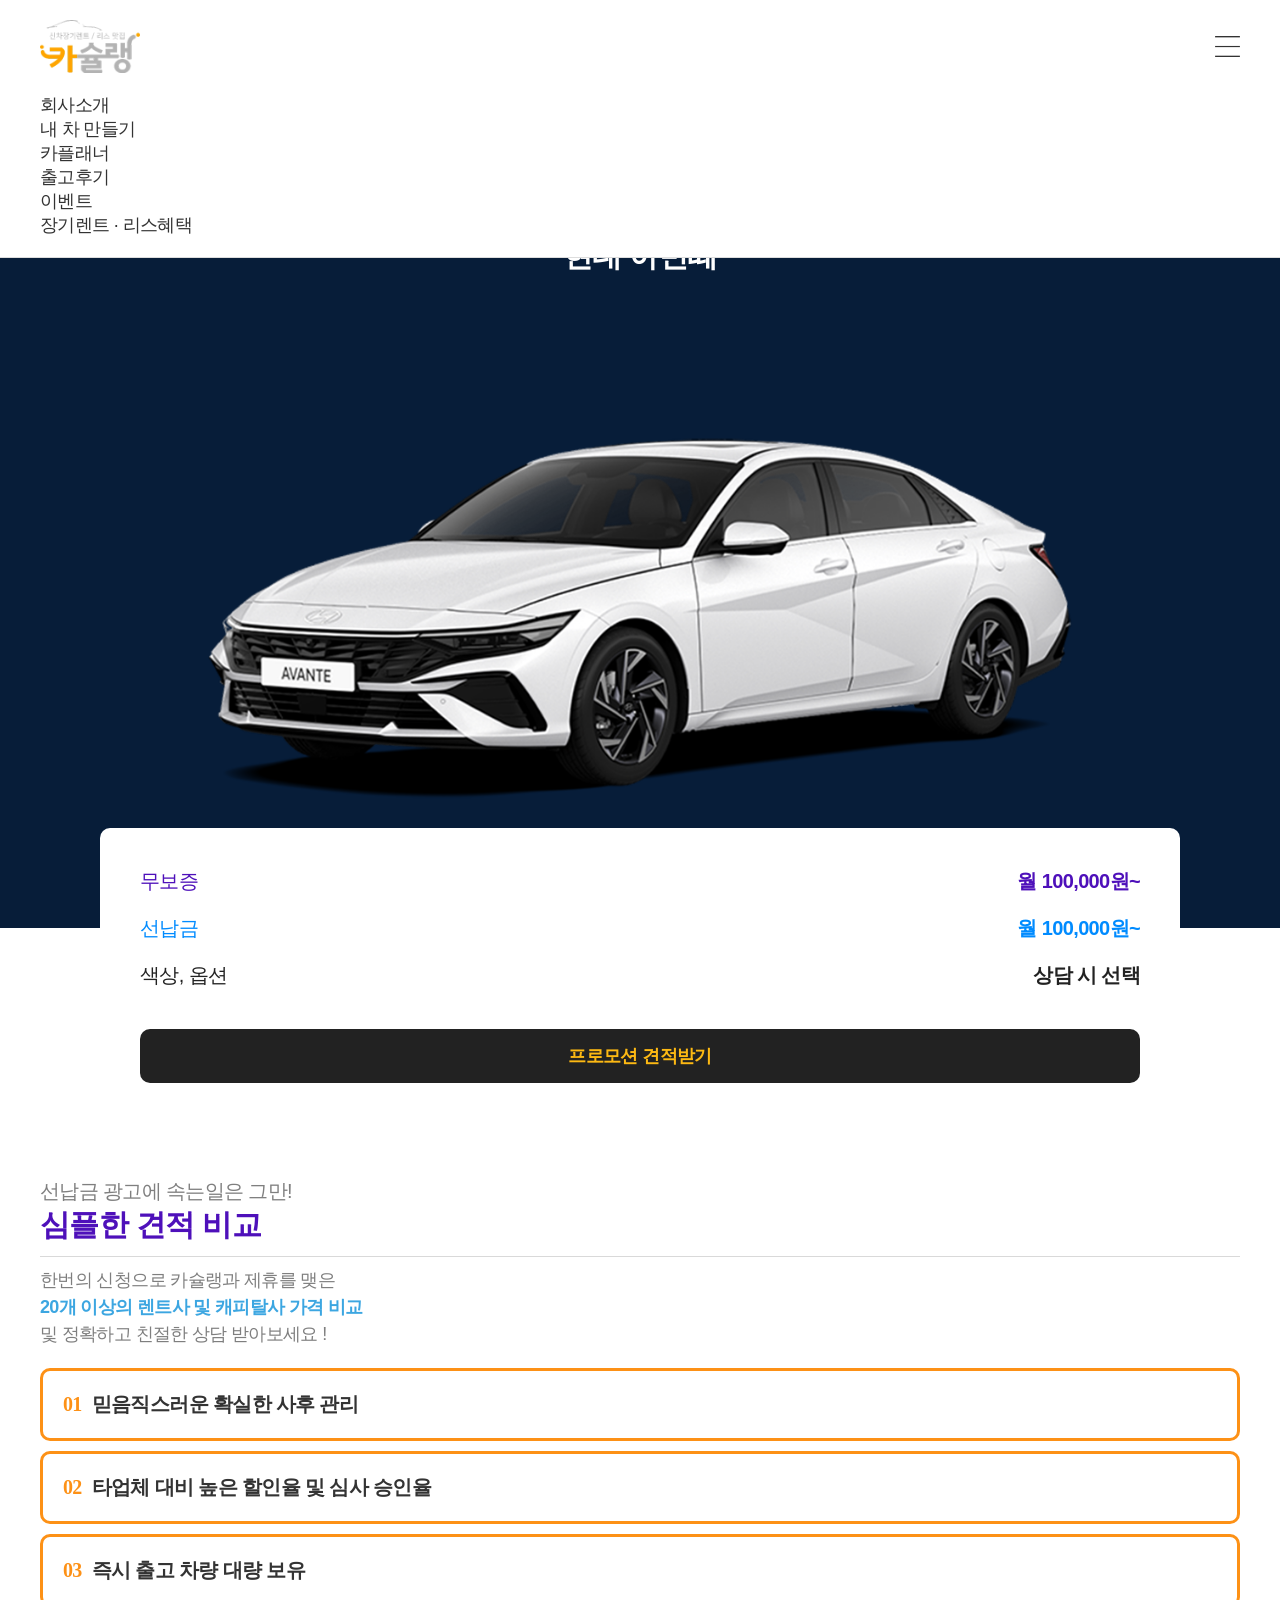
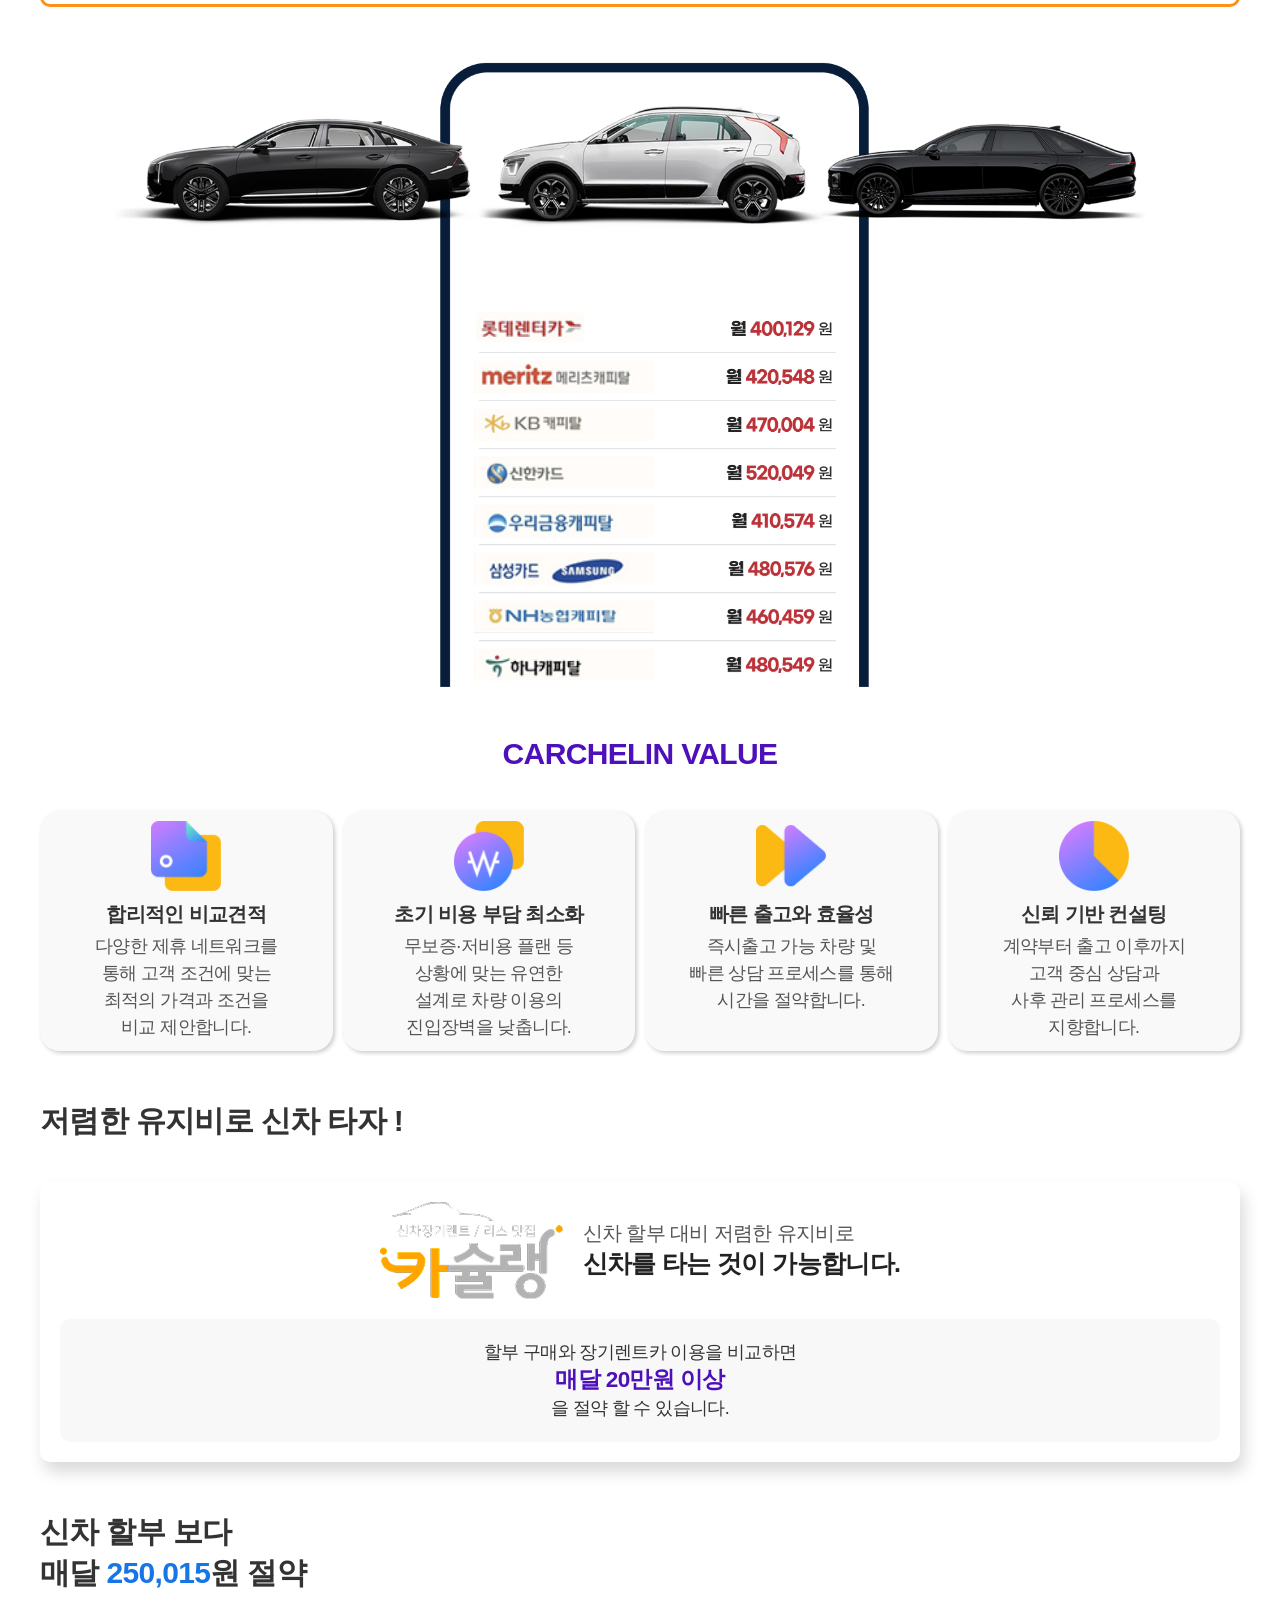
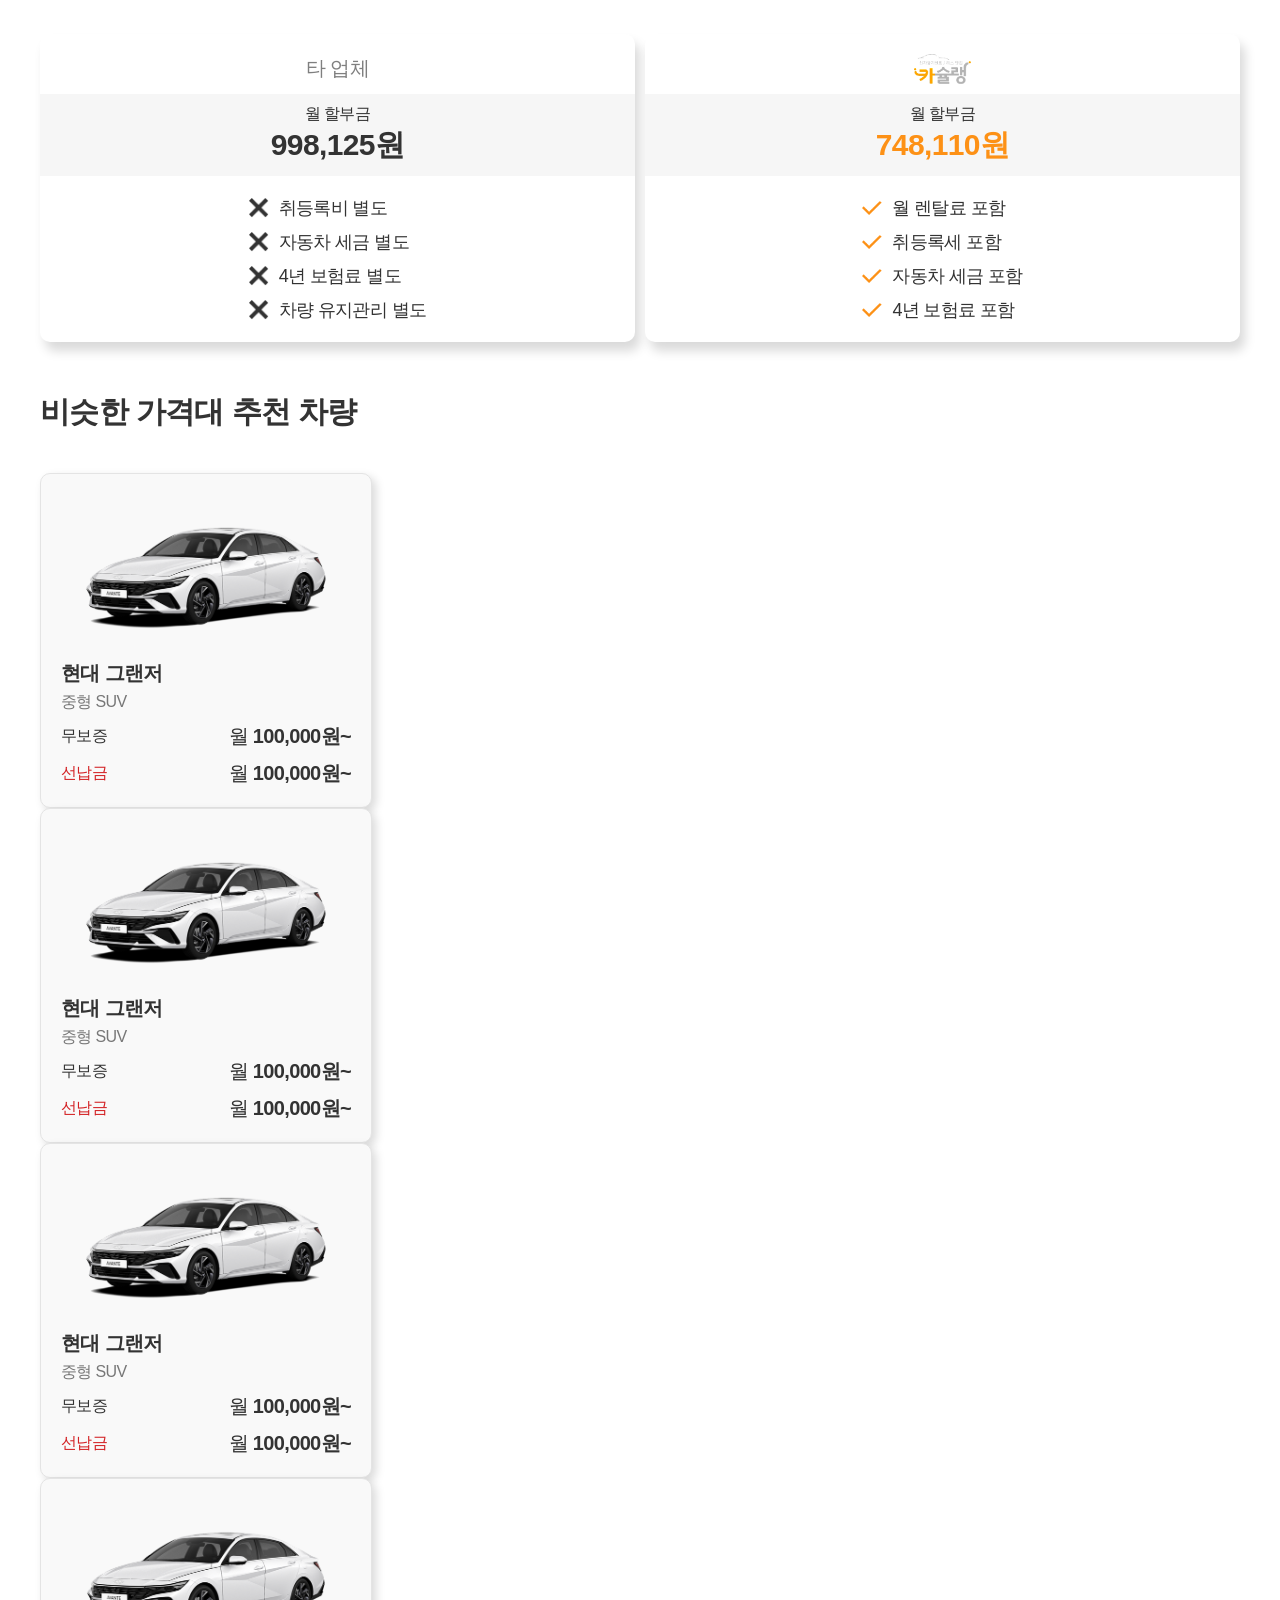
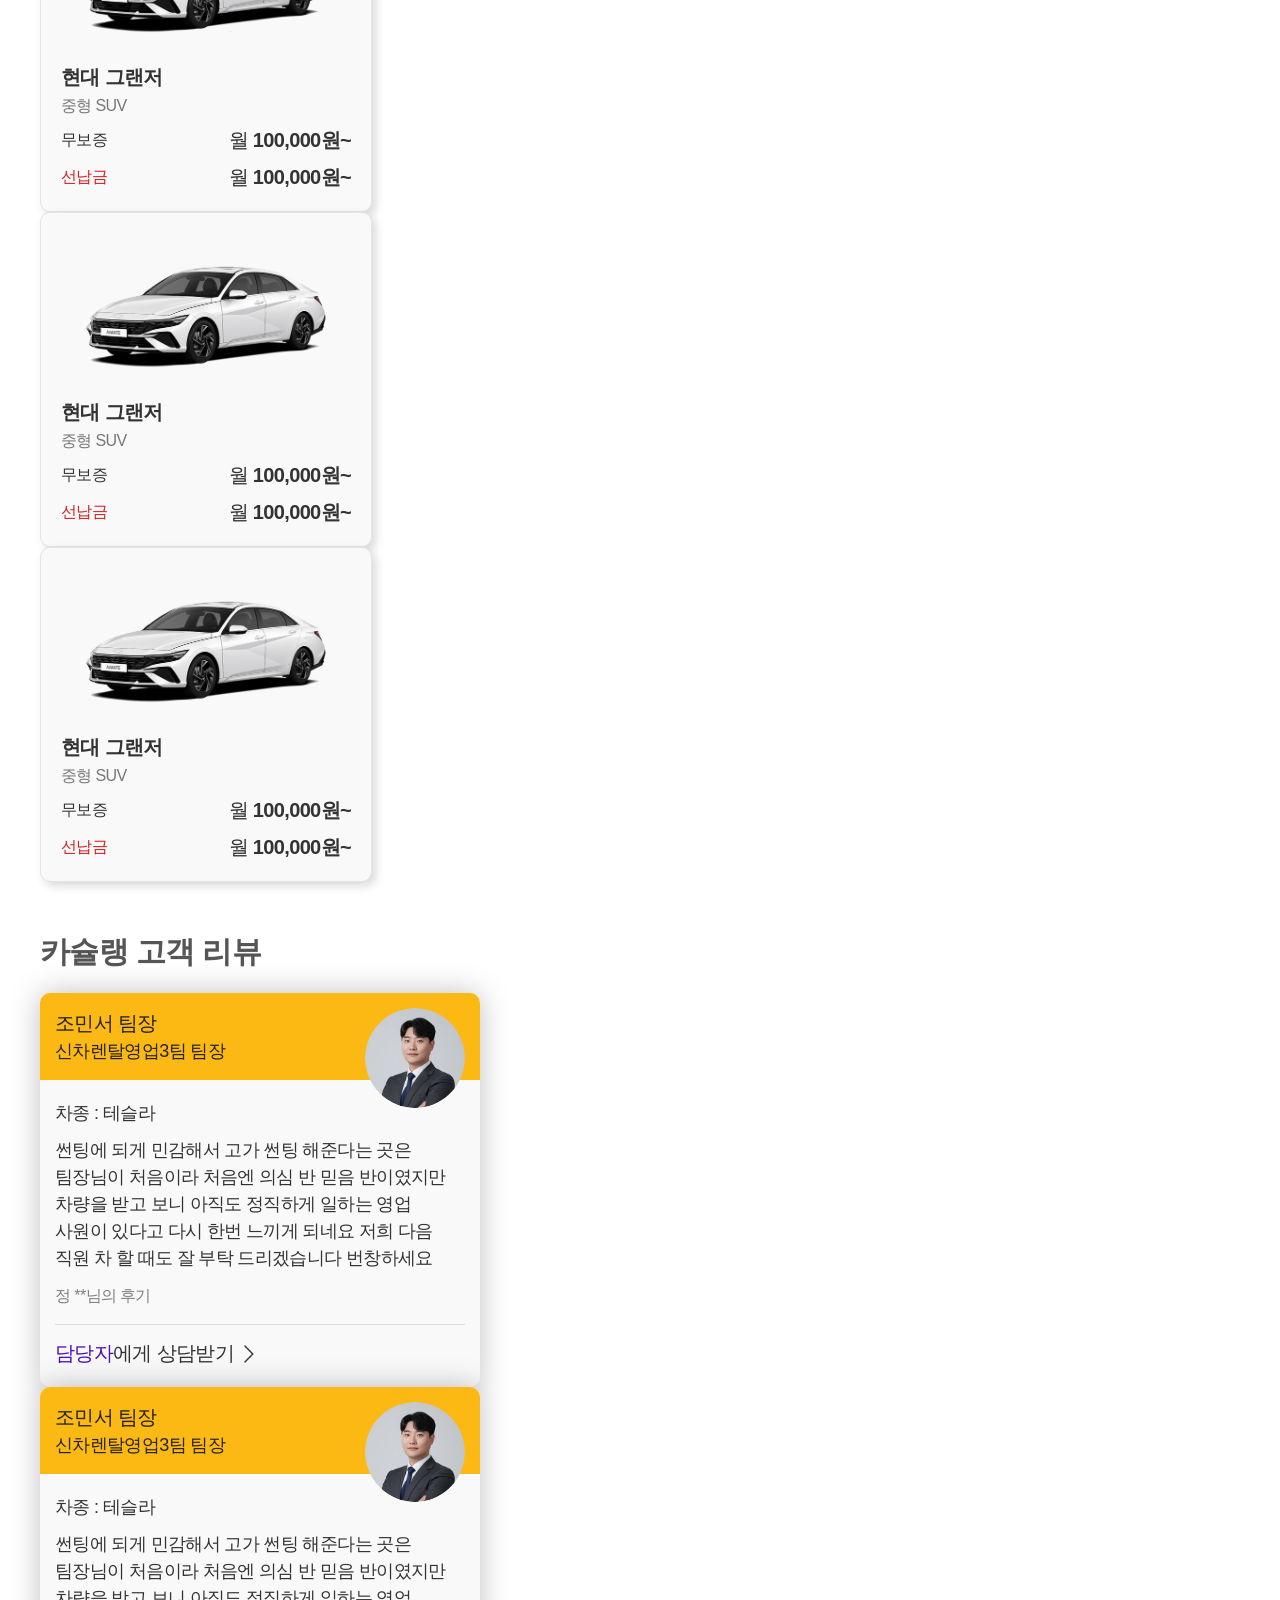
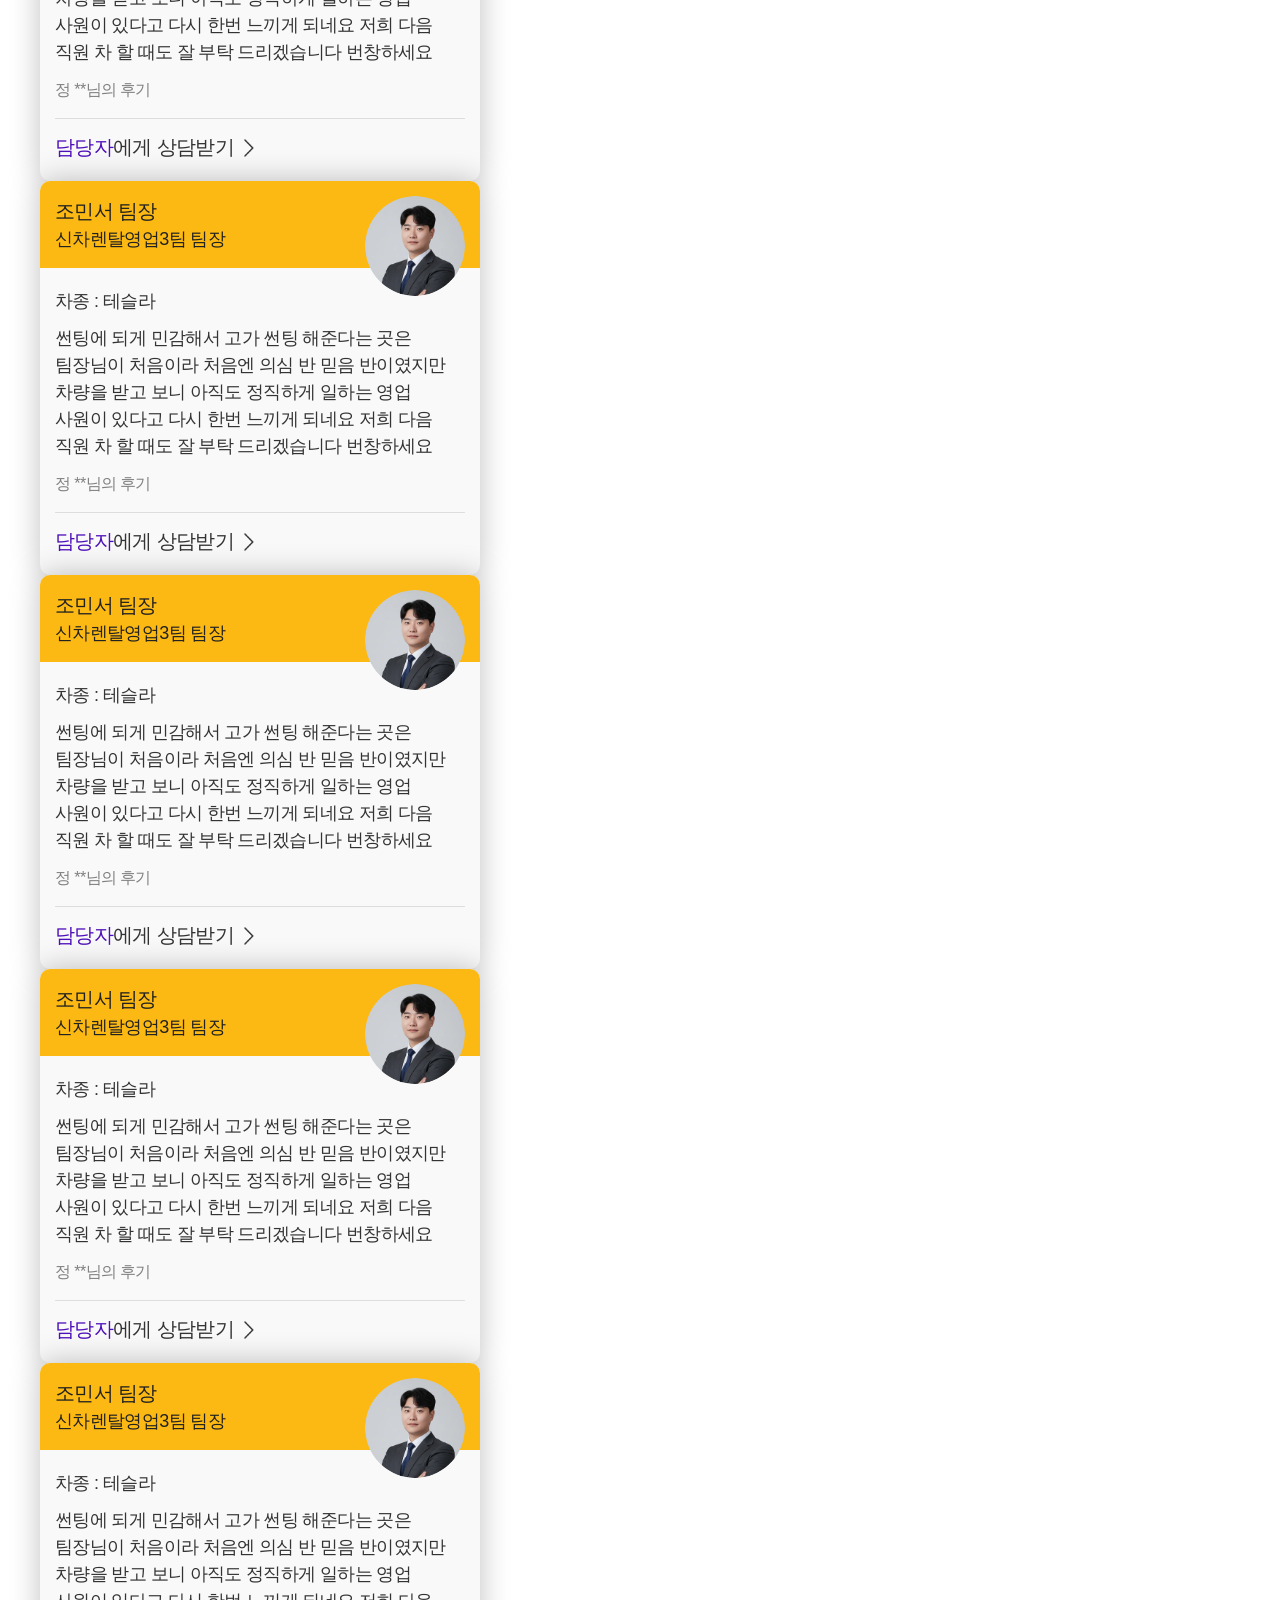
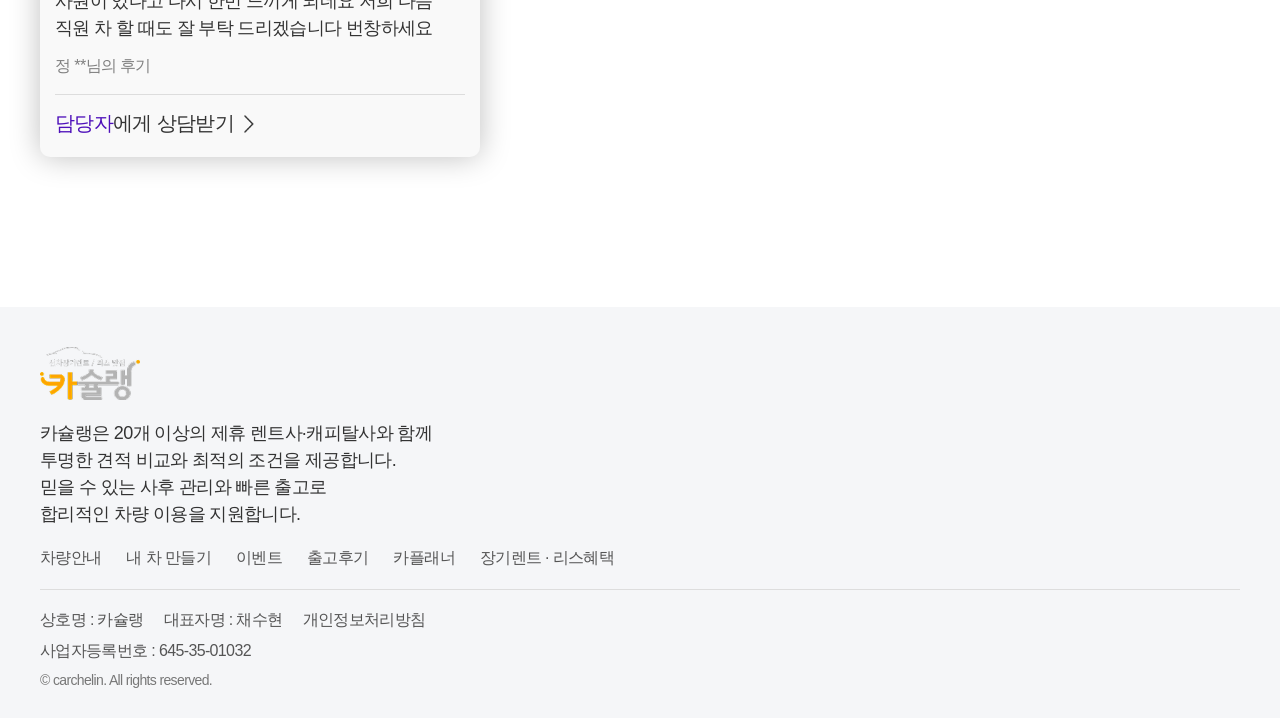
==== car-detail.html @ d4e79328 "내 차만들기 진행중" ====
<!DOCTYPE html>
<html>
    <head>
        <meta charset="utf-8">
        <meta name="viewport" content="width=device-width, user-scalable=no">
        <script src="https://ajax.googleapis.com/ajax/libs/jquery/1.12.4/jquery.min.js"></script>
        <script src="https://cdn.jsdelivr.net/npm/jquery.marquee@1.6.1/jquery.marquee.min.js"></script>
        <!--스타일-->
        <link rel="stylesheet" href="./style/default.css">
        <link rel="stylesheet" href="./style/font.css">
        <link rel="stylesheet" href="./style/style.css">
        <link rel="stylesheet" href="./style/animation.css">
        <link rel="stylesheet" href="./style/customBoard.css">
        <!--스크립트-->
        <script type="text/javascript" src="./script/script.js"></script>
        <script type="text/javascript" src="./script/customBoard.js"></script>
        <script type="text/javascript" src="./script/common_jp.js"></script>
        <!-- 패럴렉스 -->
        <script type="text/javascript" src="https://cdn.jsdelivr.net/npm/gsap@3.13.0/dist/ScrollSmoother.min.js"></script>
        <script src="https://cdnjs.cloudflare.com/ajax/libs/gsap/3.11.5/gsap.min.js"></script>
        <script src="https://cdnjs.cloudflare.com/ajax/libs/gsap/3.11.5/ScrollTrigger.min.js"></script>
        <script src="https://cdnjs.cloudflare.com/ajax/libs/gsap/3.12.1/ScrollToPlugin.min.js"></script>
        <!--swiper-->
        <link rel="stylesheet" href="https://cdn.jsdelivr.net/npm/swiper@12.1.2/swiper-bundle.min.css" />
        <script src="https://cdn.jsdelivr.net/npm/swiper@12.1.2/swiper-bundle.min.js"></script>
    </head>
    <body>

        <!--헤더 { -->
        <header>
            <div class="top-div">
                <div class="inner">
                    <div class="logo-div">
                        <a href="./index.html">
                            <img src="./img/header/logo.png" alt="신차장기렌트 / 리스 맛집" class="logo">
                        </a>
                    </div>
                    <button type="button" class="menu-btn">
                        <img src="./img/header/menu-icon.png" alt="menu-icon" class="icon">
                    </button>
                </div>
            </div>
            <div class="menu-div">
                <div class="inner">
                    <div class="swiper mySwiper">
                        <div class="swiper-wrapper">
                            <div class="swiper-slide">
                                <a href="./about-us.html"><div class="item">회사소개</div></a>
                            </div>
                            <div class="swiper-slide">
                                <a href="./make-car.html"><div class="item">내 차 만들기</div></a>
                            </div>
                            <div class="swiper-slide">
                                <a href="./car-planner.html"><div class="item">카플래너</div></a>
                            </div>
                            <div class="swiper-slide">
                                <a href="./car-review.html"><div class="item">출고후기</div></a>
                            </div>
                            <div class="swiper-slide">
                                <a href="./car-event.html"><div class="item">이벤트</div></a>
                            </div>
                            <div class="swiper-slide"> 
                                <a href="./car-rental.html"><div class="item">장기렌트 · 리스혜택</div></a> 
                            </div>
                        </div>
                    </div>
                </div>
            </div>
        </header>
        <!-- }-->

        <!-- aside 메뉴 { -->
        <section class="aside-menu">
            <div class="close-bg"></div>
            <div class="menu-wrap">
                <div class="btn-div">
                    <button type="button" class="close-btn">
                        <img src="./img/aside-menu/close-icon.svg" alt="close-icon" class="icon">
                    </button>
                </div>
                <div class="text-div">
                    신차 장기 렌트 맛집!<br/>
                    <span class="blue">카슐랭이 함께 합니다!</span>
                </div>
                <div class="apply-btn-div">
                    <a href="#" class="btn-item kakao-item">
                        카카오 문의
                    </a>
                    <a href="#" class="btn-item tel-item">
                        전화 문의
                    </a>
                </div>
                <ul class="menu-list">
                    <li>
                        <a href="./about-us.html">
                            <div class="item">
                                <div class="text">회사소개</div>
                                <img src="./img/aside-menu/link-arrow.png" alt="link-icon" class="icon">
                            </div>
                        </a>
                    </li>
                    <li>
                        <a href="./make-car.html">
                            <div class="item">
                                <div class="text">내 차 만들기</div>
                                <img src="./img/aside-menu/link-arrow.png" alt="link-icon" class="icon">
                            </div>
                        </a>
                    </li>
                    <li>
                        <a href="./car-planner.html">
                            <div class="item">
                                <div class="text">카플래너</div>
                                <img src="./img/aside-menu/link-arrow.png" alt="link-icon" class="icon">
                            </div>
                        </a>
                    </li>
                    <li>
                        <a href="./car-review.html">
                            <div class="item">
                                <div class="text">출고후기</div>
                                <img src="./img/aside-menu/link-arrow.png" alt="link-icon" class="icon">
                            </div>
                        </a>
                    </li>
                    <li>
                        <a href="./car-event.html">
                            <div class="item">
                                <div class="text">이벤트</div>
                                <img src="./img/aside-menu/link-arrow.png" alt="link-icon" class="icon">
                            </div>
                        </a>
                    </li>
                    <li>
                        <a href="./car-rental.html">
                            <div class="item">
                                <div class="text">장기렌트 · 리스혜택</div>
                                <img src="./img/aside-menu/link-arrow.png" alt="link-icon" class="icon">
                            </div>
                        </a>
                    </li>
                </ul>
            </div>
        </section>
        <!-- } -->

        <main id="smooth-wrapper">
            <article id="smooth-content">
                <main class="sub sec_top car-detail">
                    
                    <section class="banner-section">
                        <div class="inner">
                            <div class="sub-title center">현대 아반떼</div>
                            <div class="car-img" style="background-image: url('./img/sub/car-detail/car-img.png');"></div>
                            <div class="price-div">
                                <div class="item">
                                    <div class="label">무보증</div>
                                    <div class="price">월 <b>100,000</b>원~</div>
                                </div>
                                <div class="item">
                                    <div class="label">선납금</div>
                                    <div class="price">월 <b>100,000</b>원~</div>
                                </div>
                                <div class="item">
                                    <div class="label">색상, 옵션</div>
                                    <div class="price">상담 시 선택</div>
                                </div>
                                <button type="button" class="apply-btn">프로모션 견적받기</button>
                            </div>
                        </div>
                    </section>


                    <section class="section1">
                        <div class="inner">
                            <div class="t1">선납금 광고에 속는일은 그만!</div>
                            <h2 class="sub-title">심플한 견적 비교</h2>

                            <div class="content">
                                한번의 신청으로 카슐랭과 제휴를 맺은<br/>
                                <span class="sky-blue">20개 이상의 렌트사 및 캐피탈사 가격 비교</span><br/>
                                및 정확하고 친절한 상담 받아보세요 !
                            </div>

                            <div class="number-list">
                                <div class="list">
                                    <div class="number">01</div>
                                    <div class="text">믿음직스러운 확실한 사후 관리</div>
                                </div>
                                <div class="list">
                                    <div class="number">02</div>
                                    <div class="text">타업체 대비 높은 할인율 및 심사 승인율</div>
                                </div>
                                <div class="list">
                                    <div class="number">03</div>
                                    <div class="text">즉시 출고 차량 대량 보유</div>
                                </div>
                            </div>

                            <img src="./img/sub/car-detail/car-list.jpg" alt="롯데렌터카, 메리츠캐피탈 등등.." class="car-list-img" />
                        </div>
                    </section>
                    <section class="section2">
                        <div class="inner">
                            <h2 class="sub-title center">CARCHELIN VALUE</h2>
                            <ul class="item-list">
                                <li>
                                    <div class="item">
                                        <div class="icon" style="background-image:url('./img/sub/car-detail/value-icon1.png')"></div>
                                        <div class="title">합리적인 비교견적</div>
                                        <div class="content">
                                            다양한 제휴 네트워크를 <br/>
                                            통해 고객 조건에 맞는 <br/>
                                            최적의 가격과 조건을 <br/>
                                            비교 제안합니다.
                                        </div>
                                    </div>
                                </li>
                                <li>
                                    <div class="item">
                                        <div class="icon" style="background-image:url('./img/sub/car-detail/value-icon2.png')"></div>
                                        <div class="title">초기 비용 부담 최소화</div>
                                        <div class="content">
                                            무보증·저비용 플랜 등 <br/>
                                            상황에 맞는 유연한 <br/>
                                            설계로 차량 이용의 <br/>
                                            진입장벽을 낮춥니다.
                                        </div>
                                    </div>
                                </li>
                                <li>
                                    <div class="item">
                                        <div class="icon" style="background-image:url('./img/sub/car-detail/value-icon3.png')"></div>
                                        <div class="title">빠른 출고와 효율성</div>
                                        <div class="content">
                                            즉시출고 가능 차량 및 <br/>
                                            빠른 상담 프로세스를 통해 <br/>
                                            시간을 절약합니다.
                                        </div>
                                    </div>
                                </li>
                                <li>
                                    <div class="item">
                                        <div class="icon" style="background-image:url('./img/sub/car-detail/value-icon4.png')"></div>
                                        <div class="title">신뢰 기반 컨설팅</div>
                                        <div class="content">
                                            계약부터 출고 이후까지<br/>
                                            고객 중심 상담과 <br/>
                                            사후 관리 프로세스를 <br/>
                                            지향합니다.
                                        </div>
                                    </div>
                                </li>
                            </ul>
                        </div>
                    </section>
                    <section class="section3">
                        <div class="inner">
                            <h2 class="sub-title">저렴한 유지비로 신차 타자 !</h2>
                            <div class="item-box">
                                <div class="top-box">
                                    <img src="./img/sub/car-detail/logo.png" alt="카슐랭 로고" class="logo">
                                    <div class="content">
                                        <div class="t1">신차 할부 대비 저렴한 유지비로</div>
                                        <div class="t2">신차를 타는 것이 가능합니다.</div>
                                    </div>
                                </div>
                                <div class="bottom-box">
                                    할부 구매와 장기렌트카 이용을 비교하면 <br/>
                                    <b class="purple">매달 20만원 이상</b><br/>
                                    을 절약 할 수 있습니다.
                                </div>
                            </div>
                        </div>
                    </section>
                    <section class="section4">
                        <div class="inner">
                            <h2 class="sub-title">
                                신차 할부 보다<br/>
                                매달 <span class="blue">250,015</span>원 절약
                            </h2>
                            <ul class="item-list">
                                <li>
                                    <div class="item">
                                        <div class="label">타 업체</div>
                                        <div class="price">
                                            <p class="small">월 할부금</p>
                                            <p class="sub-title large">998,125원</p>
                                        </div>
                                        <div class="content-list">
                                            <div class="list">
                                                <img src="./img/sub/car-detail/no-icon.png" alt="no" class="icon" />
                                                <div class="text">취등록비 별도</div>
                                            </div>
                                            <div class="list">
                                                <img src="./img/sub/car-detail/no-icon.png" alt="no" class="icon" />
                                                <div class="text">자동차 세금 별도</div>
                                            </div>
                                            <div class="list">
                                                <img src="./img/sub/car-detail/no-icon.png" alt="no" class="icon" />
                                                <div class="text">4년 보험료 별도</div>
                                            </div>
                                            <div class="list">
                                                <img src="./img/sub/car-detail/no-icon.png" alt="no" class="icon" />
                                                <div class="text">차량 유지관리 별도</div>
                                            </div>
                                        </div>
                                    </div>
                                </li>
                                <li>
                                    <div class="item">
                                        <div class="label">
                                            <img src="./img/sub/car-detail/logo.png" alt="카슐랭" class="logo" />
                                        </div>
                                        <div class="price">
                                            <p class="small">월 할부금</p>
                                            <p class="sub-title large orange">748,110원</p>
                                        </div>
                                        <div class="content-list">
                                            <div class="list">
                                                <img src="./img/sub/car-detail/yes-icon.png" alt="yes" class="icon" />
                                                <div class="text">월 렌탈료 포함</div>
                                            </div>
                                            <div class="list">
                                                <img src="./img/sub/car-detail/yes-icon.png" alt="yes" class="icon" />
                                                <div class="text">취등록세 포함</div>
                                            </div>
                                            <div class="list">
                                                <img src="./img/sub/car-detail/yes-icon.png" alt="yes" class="icon" />
                                                <div class="text">자동차 세금 포함</div>
                                            </div>
                                            <div class="list">
                                                <img src="./img/sub/car-detail/yes-icon.png" alt="yes" class="icon" />
                                                <div class="text">4년 보험료 포함</div>
                                            </div>
                                        </div>
                                    </div>
                                </li>
                            </ul>
                        </div>
                    </section>

                    <section class="section5">
                        <div class="inner">
                            <h2 class="sub-title">비슷한 가격대 추천 차량</h2>
                            <div class="swiper mySwiper">
                                <div class="swiper-wrapper">
                                    <div class="swiper-slide">
                                        <a href="./car-detail.html">
                                            <div class="item">
                                                <div class="car-img" style="background-image:url('./img/sub/car-detail/car-img.png')"></div>
                                                <div class="car-name">현대 그랜저</div>
                                                <div class="category">중형 SUV</div>
                                                <div class="price-box">
                                                    <div class="label">무보증</div>
                                                    <div class="price">월 <b>100,000원~</b></div>
                                                </div>
                                                <div class="price-box">
                                                    <div class="label red">선납금</div>
                                                    <div class="price">월 <b>100,000원~</b></div>
                                                </div>
                                            </div>
                                        </a>
                                    </div>
                                    <div class="swiper-slide">
                                        <a href="./car-detail.html">
                                            <div class="item">
                                                <div class="car-img" style="background-image:url('./img/sub/car-detail/car-img.png')"></div>
                                                <div class="car-name">현대 그랜저</div>
                                                <div class="category">중형 SUV</div>
                                                <div class="price-box">
                                                    <div class="label">무보증</div>
                                                    <div class="price">월 <b>100,000원~</b></div>
                                                </div>
                                                <div class="price-box">
                                                    <div class="label red">선납금</div>
                                                    <div class="price">월 <b>100,000원~</b></div>
                                                </div>
                                            </div>
                                        </a>
                                    </div>
                                    <div class="swiper-slide">
                                        <a href="./car-detail.html">
                                            <div class="item">
                                                <div class="car-img" style="background-image:url('./img/sub/car-detail/car-img.png')"></div>
                                                <div class="car-name">현대 그랜저</div>
                                                <div class="category">중형 SUV</div>
                                                <div class="price-box">
                                                    <div class="label">무보증</div>
                                                    <div class="price">월 <b>100,000원~</b></div>
                                                </div>
                                                <div class="price-box">
                                                    <div class="label red">선납금</div>
                                                    <div class="price">월 <b>100,000원~</b></div>
                                                </div>
                                            </div>
                                        </a>
                                    </div>
                                    <div class="swiper-slide">
                                        <a href="./car-detail.html">
                                            <div class="item">
                                                <div class="car-img" style="background-image:url('./img/sub/car-detail/car-img.png')"></div>
                                                <div class="car-name">현대 그랜저</div>
                                                <div class="category">중형 SUV</div>
                                                <div class="price-box">
                                                    <div class="label">무보증</div>
                                                    <div class="price">월 <b>100,000원~</b></div>
                                                </div>
                                                <div class="price-box">
                                                    <div class="label red">선납금</div>
                                                    <div class="price">월 <b>100,000원~</b></div>
                                                </div>
                                            </div>
                                        </a>
                                    </div>
                                    <div class="swiper-slide">
                                        <a href="./car-detail.html">
                                            <div class="item">
                                                <div class="car-img" style="background-image:url('./img/sub/car-detail/car-img.png')"></div>
                                                <div class="car-name">현대 그랜저</div>
                                                <div class="category">중형 SUV</div>
                                                <div class="price-box">
                                                    <div class="label">무보증</div>
                                                    <div class="price">월 <b>100,000원~</b></div>
                                                </div>
                                                <div class="price-box">
                                                    <div class="label red">선납금</div>
                                                    <div class="price">월 <b>100,000원~</b></div>
                                                </div>
                                            </div>
                                        </a>
                                    </div>
                                    <div class="swiper-slide">
                                        <a href="./car-detail.html">
                                            <div class="item">
                                                <div class="car-img" style="background-image:url('./img/sub/car-detail/car-img.png')"></div>
                                                <div class="car-name">현대 그랜저</div>
                                                <div class="category">중형 SUV</div>
                                                <div class="price-box">
                                                    <div class="label">무보증</div>
                                                    <div class="price">월 <b>100,000원~</b></div>
                                                </div>
                                                <div class="price-box">
                                                    <div class="label red">선납금</div>
                                                    <div class="price">월 <b>100,000원~</b></div>
                                                </div>
                                            </div>
                                        </a>
                                    </div>
                                </div>
                            </div>
                        </div>
                    </section>

                    <main class="main">
                        <section class="review-section">
                            <div class="inner">
                                <h2 class="main-title">카슐랭 고객 리뷰</h2>
                                <div class="slide-div">
                                    <div class="swiper mySwiper">
                                        <div class="swiper-wrapper">
                                            <div class="swiper-slide">
                                                <button type="button" class="item">
                                                    <div class="top-div">
                                                        <div class="name-div">조민서 팀장</div>
                                                        <div class="team-div">신차렌탈영업3팀 팀장</div>
                                                        <div class="profile-div" style="background-image: url('./img/main/review-section/profile-img.png');"></div>
                                                    </div>
                                                    <div class="content-div">
                                                        <p class="car-name">차종 : 테슬라</p>
                                                        <p class="content">
                                                            썬팅에 되게 민감해서 고가 썬팅 해준다는 곳은 팀장님이 처음이라 처음엔 의심 반 믿음 반이였지만 차량을 받고 보니 아직도 정직하게 일하는 영업 사원이 있다고 다시 한번 느끼게 되네요
                                                            저희 다음 직원 차 할 때도 잘 부탁 드리겠습니다
                                                            번창하세요
                                                        </p>
                                                        <p class="review-name">정 **님의 후기</p>
                                                        <div class="apply-btn">
                                                            <p><span class="blue">담당자</span>에게 상담받기</p>
                                                            <img src="./img/main/review-section/right-arrow.png" alt="상담 화살표" class="icon" />
                                                        </div>
                                                    </div>                                   
                                                   
                                                </button>
                                            </div>
                                            <div class="swiper-slide">
                                                <button type="button" class="item">
                                                    <div class="top-div">
                                                        <div class="name-div">조민서 팀장</div>
                                                        <div class="team-div">신차렌탈영업3팀 팀장</div>
                                                        <div class="profile-div" style="background-image: url('./img/main/review-section/profile-img.png');"></div>
                                                    </div>
                                                    <div class="content-div">
                                                        <p class="car-name">차종 : 테슬라</p>
                                                        <p class="content">
                                                            썬팅에 되게 민감해서 고가 썬팅 해준다는 곳은 팀장님이 처음이라 처음엔 의심 반 믿음 반이였지만 차량을 받고 보니 아직도 정직하게 일하는 영업 사원이 있다고 다시 한번 느끼게 되네요
                                                            저희 다음 직원 차 할 때도 잘 부탁 드리겠습니다
                                                            번창하세요
                                                        </p>
                                                        <p class="review-name">정 **님의 후기</p>
                                                        <div class="apply-btn">
                                                            <p><span class="blue">담당자</span>에게 상담받기</p>
                                                            <img src="./img/main/review-section/right-arrow.png" alt="상담 화살표" class="icon" />
                                                        </div>
                                                    </div>                                   
                                                   
                                                </button>
                                            </div>
                                            <div class="swiper-slide">
                                                <button type="button" class="item">
                                                    <div class="top-div">
                                                        <div class="name-div">조민서 팀장</div>
                                                        <div class="team-div">신차렌탈영업3팀 팀장</div>
                                                        <div class="profile-div" style="background-image: url('./img/main/review-section/profile-img.png');"></div>
                                                    </div>
                                                    <div class="content-div">
                                                        <p class="car-name">차종 : 테슬라</p>
                                                        <p class="content">
                                                            썬팅에 되게 민감해서 고가 썬팅 해준다는 곳은 팀장님이 처음이라 처음엔 의심 반 믿음 반이였지만 차량을 받고 보니 아직도 정직하게 일하는 영업 사원이 있다고 다시 한번 느끼게 되네요
                                                            저희 다음 직원 차 할 때도 잘 부탁 드리겠습니다
                                                            번창하세요
                                                        </p>
                                                        <p class="review-name">정 **님의 후기</p>
                                                        <div class="apply-btn">
                                                            <p><span class="blue">담당자</span>에게 상담받기</p>
                                                            <img src="./img/main/review-section/right-arrow.png" alt="상담 화살표" class="icon" />
                                                        </div>
                                                    </div>                                   
                                                   
                                                </button>
                                            </div>
                                            <div class="swiper-slide">
                                                <button type="button" class="item">
                                                    <div class="top-div">
                                                        <div class="name-div">조민서 팀장</div>
                                                        <div class="team-div">신차렌탈영업3팀 팀장</div>
                                                        <div class="profile-div" style="background-image: url('./img/main/review-section/profile-img.png');"></div>
                                                    </div>
                                                    <div class="content-div">
                                                        <p class="car-name">차종 : 테슬라</p>
                                                        <p class="content">
                                                            썬팅에 되게 민감해서 고가 썬팅 해준다는 곳은 팀장님이 처음이라 처음엔 의심 반 믿음 반이였지만 차량을 받고 보니 아직도 정직하게 일하는 영업 사원이 있다고 다시 한번 느끼게 되네요
                                                            저희 다음 직원 차 할 때도 잘 부탁 드리겠습니다
                                                            번창하세요
                                                        </p>
                                                        <p class="review-name">정 **님의 후기</p>
                                                        <div class="apply-btn">
                                                            <p><span class="blue">담당자</span>에게 상담받기</p>
                                                            <img src="./img/main/review-section/right-arrow.png" alt="상담 화살표" class="icon" />
                                                        </div>
                                                    </div>                                   
                                                   
                                                </button>
                                            </div>
                                            <div class="swiper-slide">
                                                <button type="button" class="item">
                                                    <div class="top-div">
                                                        <div class="name-div">조민서 팀장</div>
                                                        <div class="team-div">신차렌탈영업3팀 팀장</div>
                                                        <div class="profile-div" style="background-image: url('./img/main/review-section/profile-img.png');"></div>
                                                    </div>
                                                    <div class="content-div">
                                                        <p class="car-name">차종 : 테슬라</p>
                                                        <p class="content">
                                                            썬팅에 되게 민감해서 고가 썬팅 해준다는 곳은 팀장님이 처음이라 처음엔 의심 반 믿음 반이였지만 차량을 받고 보니 아직도 정직하게 일하는 영업 사원이 있다고 다시 한번 느끼게 되네요
                                                            저희 다음 직원 차 할 때도 잘 부탁 드리겠습니다
                                                            번창하세요
                                                        </p>
                                                        <p class="review-name">정 **님의 후기</p>
                                                        <div class="apply-btn">
                                                            <p><span class="blue">담당자</span>에게 상담받기</p>
                                                            <img src="./img/main/review-section/right-arrow.png" alt="상담 화살표" class="icon" />
                                                        </div>
                                                    </div>                                   
                                                   
                                                </button>
                                            </div>
                                            <div class="swiper-slide">
                                                <button type="button" class="item">
                                                    <div class="top-div">
                                                        <div class="name-div">조민서 팀장</div>
                                                        <div class="team-div">신차렌탈영업3팀 팀장</div>
                                                        <div class="profile-div" style="background-image: url('./img/main/review-section/profile-img.png');"></div>
                                                    </div>
                                                    <div class="content-div">
                                                        <p class="car-name">차종 : 테슬라</p>
                                                        <p class="content">
                                                            썬팅에 되게 민감해서 고가 썬팅 해준다는 곳은 팀장님이 처음이라 처음엔 의심 반 믿음 반이였지만 차량을 받고 보니 아직도 정직하게 일하는 영업 사원이 있다고 다시 한번 느끼게 되네요
                                                            저희 다음 직원 차 할 때도 잘 부탁 드리겠습니다
                                                            번창하세요
                                                        </p>
                                                        <p class="review-name">정 **님의 후기</p>
                                                        <div class="apply-btn">
                                                            <p><span class="blue">담당자</span>에게 상담받기</p>
                                                            <img src="./img/main/review-section/right-arrow.png" alt="상담 화살표" class="icon" />
                                                        </div>
                                                    </div>                                   
                                                   
                                                </button>
                                            </div>
                                        </div>
                                    </div>
                                </div>
                            </div>
                        </section>
                    </main>

                    <footer class="footer">
                        <div class="inner">
                            <img src="./img/footer/logo.png" alt="카슐랭 푸터 로고" class="logo">
                            <div class="info-text-div">
                                카슐랭은 20개 이상의 제휴 렌트사·캐피탈사와 함께<br/>
                                투명한 견적 비교와 최적의 조건을 제공합니다.<br/>
                                믿을 수 있는 사후 관리와 빠른 출고로<br/>
                                합리적인 차량 이용을 지원합니다.
                            </div>
                            <ul class="menu-list">
                                <li>
                                    <a href="#"><div class="item">차량안내</div></a>
                                </li>
                                <li>
                                    <a href="./make-car.html"><div class="item">내 차 만들기</div></a>
                                </li>
                                <li>
                                    <a href="./car-event.html"><div class="item">이벤트</div></a>
                                </li>
                                <li>
                                    <a href="./car-review.html"><div class="item">출고후기</div></a>
                                </li>
                                <li>
                                    <a href="./car-planner.html"><div class="item">카플래너</div></a>
                                </li>
                                <li>
                                    <a href="./car-rental.html"><div class="item">장기렌트 · 리스혜택</div></a>
                                </li>
                            </ul>

                            <div class="company-info">
                                <p>상호명 : 카슐랭</p>
                                <p>대표자명 : 채수현</p>
                                <p><a href="#" class="privacyPopupBtn">개인정보처리방침</a></p>
                            </div>
                            <div class="company-number">
                                사업자등록번호 : 645-35-01032
                            </div>
                            <div class="copy-right">
                                © carchelin. All rights reserved.
                            </div>
                    </footer>
                    <!-- } -->

                </main>
            </article>
        </main>



         <!-- 우수 사원에게 상담받기 { -->
         <section class="excellence-apply-popup"> <!--show 클래스 붙이면 노출-->
            <article class="content-arti">
                <img src="./img/excellence-apply-popup/label.png" alt="우수 사원에게 상담받기" class="label-img">
                <div class="title">오동규 우수사원에게 상담받기</div>
                <div class="content">선택하신 담당자가 직접 상담을 도와드립니다.</div>
                <ul class="form-list">
                    <li>
                        <div class="label">이름</div>
                        <div class="ipt-div">
                            <input type="text" name="wr_name" required placeholder="이름을 입력해주세요" class="ipt">
                        </div>
                    </li>
                    <li>
                        <div class="label">연락처</div>
                        <div class="ipt-div">
                            <input type="text" name="wr_subject" required placeholder="핸드폰 번호를 입력해주세요" class="ipt" oninput="phoneNumberCheck(this)">
                        </div>
                    </li>
                    <li>
                        <div class="label">차종</div>
                        <div class="ipt-div">
                            <input type="text" name="wr_content" required placeholder="차종을 입력해주세요" class="ipt">
                        </div>
                    </li>
                </ul>

                <div class="agreeCheckDiv">
                    <label>
                        <input type="checkbox" id="agree1"/>
                        <div class="textBox">개인정보 수집, 이용, 제공 동의 <span class="privacyPopupBtn">(확인)</span></div>
                    </label>
                    
                </div>
                <div class="agreeCheckDiv">
                    <label>
                        <input type="checkbox" id="agree2"/>
                        <div class="textBox">개인정보 제 3자 제공 동의<span class="privacy3rdPopupBtn">(확인)</span></div>
                    </label>
                </div>
                <div class="agreeCheckDiv">
                    <label>
                        <input type="checkbox" id="agree3"/>
                        <div class="textBox">마케팅 활용 및 광고성 정보수신 동의 <span class="marketingPopupBtn">(확인)</span></div>
                    </label>
                </div>

                <div class="btn-wrap">
                    <button type="button" class="close-btn bottom-btn">닫기</button>
                    <button type="button" class="apply-btn bottom-btn">상담받기</button>
                </div>
            </article>
        </section>
        <!-- }-->

        <script>
            $(document).ready(function(){
                $('.apply-btn').click(function(){
                    $('.excellence-apply-popup').addClass('show');
                });
            });
        </script>


        <!--개인정보처리방침 { -->
        <section class="privacyPopup" id="privacyPopup">
            <div class="inner">
                <div class="contentWrap">
                    <div class="titleBox">
                        <span>개인정보 처리방침</span>
                        <img src="./img/common/close-btn.png" alt="closeBtn" class="closeBtn">
                    </div>
                    <div class="contentBox">
                        해당 홈페이지에 맞는 개인정보처리방침을 입력합니다.           
                    </div>
                </div>
            </div>
        </section>
        <!-- } -->

        <!--개인정보 제 3자 제공 동의 { -->
        <section class="privacyPopup" id="privacy3rdPopup">
            <div class="inner">
                <div class="contentWrap">
                    <div class="titleBox">
                        <span>개인정보 제 3자 동의</span>
                        <img src="./img/common/close-btn.png" alt="closeBtn" class="closeBtn">
                    </div>
                    <div class="contentBox">
                        해당 홈페이지에 맞는 개인정보 제 3자 동의 내용을 입력합니다.           
                    </div>
                </div>
            </div>
        </section>
        <!--}-->

        <!-- 마케팅 활용 및 광고성 정보수신 동의 { -->
        <section class="privacyPopup" id="marketingPopup">
            <div class="inner">
                <div class="contentWrap">
                    <div class="titleBox">
                        <span>마케팅 활용 및 광고성 정보수신 동의</span>
                        <img src="./img/common/close-btn.png" alt="closeBtn" class="closeBtn">
                    </div>
                    <div class="contentBox">
                        해당 홈페이지에 맞는 마케팅 활용 및 광고성 정보수신 동의 내용을 입력합니다.           
                    </div>
                </div>
            </div>
        </section>
        <!-- } -->

    </body>
</html>
---- style/default.css ----
@charset "utf-8";

/* 초기화 */
html {overflow-y:scroll}
body {margin:0;padding:0;font-size:0.75em;background:#fff}
html, h1, h2, h3, h4, h5, h6, form, fieldset, img {margin:0;padding:0;border:0}
h1, h2, h3, h4, h5, h6 {font-size:1em;}
article, aside, details, figcaption, figure, footer, header, hgroup, menu, nav, section {display:block}

ul, dl,dt,dd {margin:0;padding:0;list-style:none}
legend {position:absolute;margin:0;padding:0;font-size:0;line-height:0;text-indent:-9999em;overflow:hidden}
label, input, button, select, img {vertical-align:middle;font-size:1em}
input, button {margin:0;padding:0;font-size:1em}
input[type="submit"] {cursor:pointer}
button {cursor:pointer}

textarea, select {font-size:1em}
select {margin:0}
p {margin:0;padding:0;word-break:break-all}
hr {display:none}
pre {overflow-x:scroll;font-size:1.1em}
a {color:#000;text-decoration:none}

*, :after, :before {
  -webkit-box-sizing:border-box;
  -moz-box-sizing:border-box;
  box-sizing:border-box;
}

input[type=text],input[type=password], textarea {
-webkit-transition:all 0.30s ease-in-out;
-moz-transition:all 0.30s ease-in-out;
-ms-transition:all 0.30s ease-in-out;
-o-transition:all 0.30s ease-in-out;
outline:none;
}

/* input[type=text]:focus,input[type=password]:focus, textarea:focus,select:focus {
-webkit-box-shadow:0 0 5px #9ed4ff;
-moz-box-shadow:0 0 5px #9ed4ff;
box-shadow:0 0 5px #9ed4ff;
border:1px solid #558ab7 !important;
} */

.placeholdersjs {color:#aaa !important}

/* 레이아웃 크기 지정 */
#hd, #wrapper, #ft {min-width:1200px}

#hd_pop,
#hd_wrapper,
#tnb .inner,

#gnb .gnb_wrap,
#container_wr,
#ft_wr {width:1200px}

/* 팝업레이어 */
#hd_pop {z-index:1000;position:relative;margin:0 auto;height:0}
#hd_pop h2 {position:absolute;font-size:0;line-height:0;overflow:hidden}
.hd_pops {position:absolute;border:1px solid #e9e9e9;background:#fff}
.hd_pops img {max-width:100%}
.hd_pops_con {}
.hd_pops_footer {padding:0;background:#000;color:#fff;text-align:left;position:relative}
.hd_pops_footer:after {display:block;visibility:hidden;clear:both;content:""}
.hd_pops_footer button {padding:10px;border:0;color:#fff}
.hd_pops_footer .hd_pops_reject {background:#000;text-align:left}
.hd_pops_footer .hd_pops_close {background:#393939;position:absolute;top:0;right:0}

/* 상단 레이아웃 */
#hd {background:#212020}
#hd_h1 {position:absolute;font-size:0;line-height:0;overflow:hidden}

#tnb {border-bottom:1px solid #383838;margin:0 auto}
#tnb:after {display:block;visibility:hidden;clear:both;content:""}
#tnb .inner {margin:0 auto}

#hd_wrapper {position:relative;margin:0 auto;height:140px;zoom:1}
#hd_wrapper:after {display:block;visibility:hidden;clear:both;content:""}

#logo {float:left;padding:30px 0 0}

.hd_sch_wr {float:left;padding:30px 0;width:445px;margin-left:65px}
#hd_sch h3 {position:absolute;font-size:0;line-height:0;overflow:hidden}
#hd_sch {border-radius:30px;overflow:hidden}
#hd_sch #sch_stx {float:left;width:385px;height:45px;padding-left:10px;border-radius:30px 0 0 30px;background:#2c2c2c;border:0;border-right:0;font-size:1.25em;color:#fff}
#hd_sch #sch_submit {float:left;width:60px;height:45px;border:0;background:#2c2c2c;color:#fff;border-radius:0 30px 30px 0;cursor:pointer;font-size:16px}

#hd_define {float:left}
#hd_define:after {display:block;visibility:hidden;clear:both;content:""}
#hd_define li {float:left;font-size:1.083em;line-height:14px;border-right:1px solid #4a4a4a;position:relative;text-align:center;margin:15px 10px 15px 0;padding-right:10px}
#hd_define li:last-child {padding-right:0;margin-right:0;border-right:0}
#hd_define li a {display:inline-block;color:#919191}
#hd_define li.active a {color:#fff}

#hd_qnb {float:right;text-align:right}
#hd_qnb:after {display:block;visibility:hidden;clear:both;content:""}
#hd_qnb li {float:left;font-size:1.083em;line-height:14px;border-right:1px solid #4a4a4a;position:relative;text-align:center;margin:15px 10px 15px 0;padding-right:10px}
#hd_qnb li:last-child {padding-right:0;margin-right:0;border-right:0}
#hd_qnb li span {display:block;margin-top:5px;font-size:0.92em}
#hd_qnb li a {display:inline-block;color:#919191}
#hd_qnb .visit .visit-num {display:inline-block;line-height:16px;padding:0 5px;margin-left:5px;border-radius:10px;background:#da22f5;color:#fff;font-size:10px}


.hd_login {position:absolute;right:0;top:60px}
.hd_login li {float:left;margin:0 5px;border-left:1px solid #616161;padding-left:10px;line-height:13px}
.hd_login li:first-child {border-left:0}
.hd_login a {color:#fff}


/* 메인메뉴 */
#gnb {position:relative;background:#fff}
#gnb > h2 {position:absolute;font-size:0;line-height:0;overflow:hidden}
#gnb .gnb_wrap {margin:0 auto;position:relative}
#gnb .gnb_wrap:hover, #gnb .gnb_wrap:focus, #gnb .gnb_wrap:active{z-index:3}
#gnb #gnb_1dul {font-size:1.083em;padding:0;border-bottom:1px solid #e0e2e5;zoom:1}
#gnb ul:after {display:block;visibility:hidden;clear:both;content:""}
#gnb .gnb_1dli {float:left;line-height:55px;padding:0px;position:relative}
#gnb .gnb_1dli:hover > a {color:#3a8afd;
-webkit-transition:background-color 2s ease-out;
-moz-transition:background-color 0.3s ease-out;
-o-transition:background-color 0.3s ease-out;
transition:background-color 0.3s ease-out}

.gnb_1dli .bg {position:absolute;top:24px;right:8px;display:inline-block;width:10px;height:10px;overflow:hidden;background:url('./images/gnb_bg2.gif') no-repeat 50% 50%;text-indent:-999px}
.gnb_1da {display:block;font-weight:bold;padding:0 15px;color:#080808;text-decoration:none}
.gnb_1dli.gnb_al_li_plus .gnb_1da{padding-right:25px}
.gnb_2dli:first-child {border:0}
.gnb_2dul {display:none;position:absolute;top:54px;min-width:140px;padding-top:2px}
.gnb_2dul .gnb_2dul_box {border:1px solid #e0e2e5;border-top:0;padding:0;
-webkit-box-shadow:0px 1px 5px rgba(97, 97, 97, 0.2);
-moz-box-shadow:0px 1px 5px rgba(97, 97, 97, 0.2);
box-shadow:0px 1px 5px rgba(97, 97, 97, 0.2)}
.gnb_2da {display:block;padding:0 10px;line-height:40px;background:#fff;color:#080808;text-align:left;text-decoration:none}
a.gnb_2da:hover {color:#3a8afd;background:#f7f7f8;
-moz-transition:all 0.3s ease-out;
-o-transition:all 0.3s ease-out;
transition:all 0.3s ease-out}

.gnb_1dli_air .gnb_2da {}
.gnb_1dli_on .gnb_2da {}
.gnb_2da:focus, .gnb_2da:hover {color:#fff}
.gnb_1dli_over .gnb_2dul {display:block;left:0}
.gnb_1dli_over2 .gnb_2dul {display:block;right:0}
.gnb_wrap .gnb_empty {padding:10px 0;width:100%;text-align:center;line-height:2.7em;color:#080808}
.gnb_wrap .gnb_empty a {color:#3a8afd;text-decoration:underline}
.gnb_wrap .gnb_al_ul .gnb_empty, .gnb_wrap .gnb_al_ul .gnb_empty a {color:#555}

#gnb .gnb_menu_btn {background:#4158d1;color:#fff;width:50px;height:55px;border:0;vertical-align:top;font-size:18px}
#gnb .gnb_close_btn {background:#fff;color:#b6b9bb;width:50px;height:50px;border:0;vertical-align:top;font-size:18px;position:absolute;top:0;right:0}
#gnb .gnb_mnal {float:right;padding:0}

#gnb_all {display:none;position:absolute;border:1px solid #c5d6da;width:100%;background:#fff;z-index:1000;-webkit-box-shadow:0 2px 5px rgba(0,0,0,0.2);
-moz-box-shadow:0 2px 5px rgba(0,0,0,0.2);
box-shadow:0 2px 5px rgba(0,0,0,0.2)}
#gnb_all h2 {font-size:1.3em;padding:15px 20px;border-bottom:1px solid #e7eeef}
#gnb_all .gnb_al_ul:after {display:block;visibility:hidden;clear:both;content:""}
#gnb_all .gnb_al_ul > li:nth-child(5n+1) {border-left:0}
#gnb_all .gnb_al_li {float:left;width:20%;min-height:150px;padding:20px;border-left:1px solid #e7eeef}
#gnb_all .gnb_al_li .gnb_al_a {font-size:1.2em;display:block;position:relative;margin-bottom:10px;font-weight:bold;color:#3a8afd}
#gnb_all .gnb_al_li li {line-height:2em}
#gnb_all .gnb_al_li li a {color:#555}
#gnb_all_bg {display:none;background:rgba(0,0,0,0.1);width:100%;height:100%;position:fixed;left:0;top:0;z-index:999}

/* 중간 레이아웃 */
#wrapper {}
#container_wr:after {display:block;visibility:hidden;clear:both;content:""}
#container_wr {margin:0 auto;height:100%;zoom:1}
#aside {float:right;width:235px;padding:0;height:100%;margin:20px 0 20px 20px}

#container {position:relative;float:left;min-height:500px;height:auto !important;margin:20px 0;height:500px;font-size:1em;width:930px;zoom:1}
#container:after {display:block;visibility:hidden;clear:both;content:""}
#container_title {font-size:1.333em;margin:0 auto;font-weight:bold}
#container_title span {margin:0 auto 10px;display:block;line-height:30px}

.lt_wr {width:32%}
.lt_wr:nth-child(3n+1) {clear:both}
.latest_wr {margin-bottom:20px}
.latest_wr:after {display:block;visibility:hidden;clear:both;content:""}
.latest_top_wr {margin:0 -10px 20px}
.latest_top_wr:after {display:block;visibility:hidden;clear:both;content:""}

/* 하단 레이아웃 */
#ft {background:#212020;margin:0 auto;text-align:center}
#ft h1 {position:absolute;font-size:0;line-height:0;overflow:hidden}
#ft_wr {max-width:1240px;margin:0;padding:40px 0;position:relative;display:inline-block;text-align:left}
#ft_wr:after {display:block;visibility:hidden;clear:both;content:""}
#ft_wr .ft_cnt {width:25%;float:left;padding:0 20px}

#ft_link {text-align:left}
#ft_link a {display:block;color:#fff;line-height:2em;font-weight:bold}
#ft_company h2 {font-size:1.2em;margin-bottom:20px}
#ft_company {font-weight:normal;color:#e3e3e3;line-height:2em}
#ft_catch {margin:20px 0 10px}
#ft_copy {text-align:center;width:1200px;margin:0 auto;padding:20px 0;color:#5b5b5b;font-size:0.92em;border-top:1px solid #383838}
#top_btn {position:fixed;bottom:20px;right:20px;width:50px;height:50px;line-height:46px;border:2px solid #333;color:#333;text-align:center;font-size:15px;z-index:90;background:rgba(255,255,255,0.5)}
#top_btn:hover {border-color:#3059c7;background:#3059c7;color:#fff}

/* 게시물 선택복사 선택이동 */
#copymove {}
#copymove .win_desc {text-align:center;display:block}
#copymove .tbl_wrap {margin:20px}
#copymove .win_btn {padding:0 20px 20px}
.copymove_current {float:right;background:#ff3061;padding:5px;color:#fff;border-radius:3px}
.copymove_currentbg {background:#f4f4f4}

/* 화면낭독기 사용자용 */
#hd_login_msg {position:absolute;top:0;left:0;font-size:0;line-height:0;overflow:hidden}
.msg_sound_only, .sound_only {display:inline-block !important;position:absolute;top:0;left:0;width:0;height:0;margin:0 !important;padding:0 !important;font-size:0;line-height:0;border:0 !important;overflow:hidden !important}

/* 본문 바로가기 */
#skip_to_container a {z-index:100000;position:absolute;top:0;left:0;width:1px;height:1px;font-size:0;line-height:0;overflow:hidden}
#skip_to_container a:focus, #skip_to_container a:active {width:100%;height:75px;background:#21272e;color:#fff;font-size:2em;font-weight:bold;text-align:center;text-decoration:none;line-height:3.3em}

/* ie6 이미지 너비 지정 */
.img_fix {width:100%;height:auto}

/* 캡챠 자동등록(입력)방지 기본 -pc */
#captcha {display:inline-block;position:relative}
#captcha legend {position:absolute;margin:0;padding:0;font-size:0;line-height:0;text-indent:-9999em;overflow:hidden}
#captcha #captcha_img {height:40px;border:1px solid #898989;vertical-align:top;padding:0;margin:0}
#captcha #captcha_mp3 {margin:0;padding:0;width:40px;height:40px;border:0;background:transparent;vertical-align:middle;overflow:hidden;cursor:pointer;background:url('../img/captcha2.png') no-repeat;text-indent:-999px;border-radius:3px}
#captcha #captcha_reload {margin:0;padding:0;width:40px;height:40px;border:0;background:transparent;vertical-align:middle;overflow:hidden;cursor:pointer;background:url('../img/captcha2.png') no-repeat 0 -40px;text-indent:-999px;border-radius:3px}
#captcha #captcha_key {margin:0 0 0 3px;padding:0 5px;width:90px;height:40px;border:1px solid #ccc;background:#fff;font-size:1.333em;font-weight:bold;text-align:center;border-radius:3px;vertical-align:top}
#captcha #captcha_info {display:block;margin:5px 0 0;font-size:0.95em;letter-spacing:-0.1em}

/* 캡챠 자동등록(입력)방지 기본 - mobile */
#captcha.m_captcha audio {display:block;margin:0 0 5px;width:187px}
#captcha.m_captcha #captcha_img {width:160px;height:60px;border:1px solid #e9e9e9;margin-bottom:3px;margin-top:5px;display:block}
#captcha.m_captcha #captcha_reload {position:static;margin:0;padding:0;width:40px;height:40px;border:0;background:transparent;vertical-align:middle;overflow:hidden;cursor:pointer;background:url('../img/captcha2.png') no-repeat 0 -40px;text-indent:-999px}
#captcha.m_captcha #captcha_reload span {display:none}
#captcha.m_captcha #captcha_key {margin:0;padding:0 5px;width:115px;height:29px;border:1px solid #b8c9c2;background:#f7f7f7;font-size:1.333em;font-weight:bold;text-align:center;line-height:29px;margin-left:3px}
#captcha.m_captcha #captcha_info {display:block;margin:5px 0 0;font-size:0.95em;letter-spacing:-0.1em}
#captcha.m_captcha #captcha_mp3 {width:31px;height:31px;background:url('../img/captcha2.png') no-repeat 0 0 ; vertical-align:top;overflow:hidden;cursor:pointer;text-indent:-9999px;border:none}

/* ckeditor 단축키 */
.cke_sc {margin:0 0 5px;text-align:right}
.btn_cke_sc {display:inline-block;padding:0 10px;height:23px;border:1px solid #ccc;background:#fafafa;color:#000;text-decoration:none;line-height:1.9em;vertical-align:middle;cursor:pointer}
.cke_sc_def {margin:0 0 5px;padding:10px;border:1px solid #ccc;background:#f7f7f7;text-align:center}
.cke_sc_def dl {margin:0 0 5px;text-align:left;zoom:1}
.cke_sc_def dl:after {display:block;visibility:hidden;clear:both;content:""}
.cke_sc_def dt, .cke_sc_def dd {float:left;margin:0;padding:5px 0;border-bottom:1px solid #e9e9e9}
.cke_sc_def dt {width:20%;font-weight:bold}
.cke_sc_def dd {width:30%}

/* ckeditor 태그 기본값 */
#bo_v_con ul {display:block;list-style-type:disc;margin-top:1em;margin-bottom:1em;margin-left:0;margin-right:0;padding-left:40px}
#bo_v_con ol {display:block;list-style-type:decimal;margin-top:1em;margin-bottom:1em;margin-left:0;margin-right:0;padding-left:40px}
#bo_v_con li {display:list-item}

/* 버튼 */
a.btn,.btn {line-height:35px;height:35px;padding:0 10px;text-align:center;font-weight:bold;border:0;font-size:1.4em;
-webkit-transition:background-color 0.3s ease-out;
-moz-transition:background-color 0.3s ease-out;
-o-transition:background-color 0.3s ease-out;
transition:background-color 0.3s ease-out}

a.btn01 {display:inline-block;padding:7px;border:1px solid #ccc;background:#fafafa;color:#000;text-decoration:none;vertical-align:middle}
a.btn01:focus, a.btn01:hover {text-decoration:none}
button.btn01 {display:inline-block;margin:0;padding:7px;border:1px solid #ccc;background:#fafafa;color:#000;text-decoration:none}
a.btn02 {display:inline-block;padding:7px;border:1px solid #3b3c3f;background:#4b545e;color:#fff;text-decoration:none;vertical-align:middle}
a.btn02:focus, .btn02:hover {text-decoration:none}
button.btn02 {display:inline-block;margin:0;padding:7px;border:1px solid #3b3c3f;background:#4b545e;color:#fff;text-decoration:none}

.btn_confirm {text-align:right} /* 서식단계 진행 */

.btn_submit {border:0;background:#3a8afd;color:#fff;cursor:pointer;border-radius:3px}
.btn_submit:hover {background:#2375eb}
.btn_close {border:1px solid #dcdcdc;cursor:pointer;border-radius:3px;background:#fff}
a.btn_close {text-align:center;line-height:50px}

a.btn_cancel {display:inline-block;background:#969696;color:#fff;text-decoration:none;vertical-align:middle}
button.btn_cancel {display:inline-block;background:#969696;color:#fff;text-decoration:none;vertical-align:middle}
.btn_cancel:hover {background:#aaa}
a.btn_frmline, button.btn_frmline {display:inline-block;width:128px;padding:0 5px;height:40px;border:0;background:#434a54;border-radius:3px;color:#fff;text-decoration:none;vertical-align:top} /* 우편번호검색버튼 등 */
a.btn_frmline {}
button.btn_frmline {font-size:1em}

/* 게시판용 버튼 */
a.btn_b01,.btn_b01 {display:inline-block;color:#bababa;text-decoration:none;vertical-align:middle;border:0;background:transparent}
.btn_b01:hover, .btn_b01:hover {color:#000}
a.btn_b02,.btn_b02 {display:inline-block;background:#253dbe;padding:0 10px;color:#fff;text-decoration:none;border:0;vertical-align:middle}
a.btn_b02:hover, .btn_b02:hover {background:#0025eb}
a.btn_b03, .btn_b03 {display:inline-block;background:#fff;border:1px solid #b9bdd3;color:#646982;text-decoration:none;vertical-align:middle}
a.btn_b03:hover, .btn_b03:hover {background:#ebedf6}
a.btn_b04, .btn_b04 {display:inline-block;background:#fff;border:1px solid #ccc;color:#707070;text-decoration:none;vertical-align:middle}
a.btn_b04:hover, .btn_b04:hover {color:#333;background:#f9f9f9}
a.btn_admin,.btn_admin {display:inline-block;color:#d13f4a;text-decoration:none;vertical-align:middle} /* 관리자 전용 버튼 */
.btn_admin:hover, a.btn_admin:hover {color:#ff3746}


/* 기본테이블 */
.tbl_wrap table {width:100%;border-collapse:collapse;border-spacing:0 5px;background:#fff;border-top:1px solid #ececec;border-bottom:1px solid #ececec} 
.tbl_wrap caption {padding:10px 0;font-weight:bold;text-align:left}
.tbl_head01 {margin:0 0 10px}
.tbl_head01 caption {padding:0;font-size:0;line-height:0;overflow:hidden}
.tbl_head01 thead th {padding:20px 0;font-weight:normal;text-align:center;border-bottom:1px solid #ececec;height:40px}
.tbl_head01 thead th input {vertical-align:top} /* middle 로 하면 게시판 읽기에서 목록 사용시 체크박스 라인 깨짐 */
.tbl_head01 tfoot th, .tbl_head01 tfoot td {padding:10px 0;border-top:1px solid #c1d1d5;border-bottom:1px solid #c1d1d5;background:#d7e0e2;text-align:center}
.tbl_head01 tbody th {padding:8px 0;border-bottom:1px solid #e8e8e8}
.tbl_head01 td {color:#666;padding:10px 5px;border-top:1px solid #ecf0f1;border-bottom:1px solid #ecf0f1;line-height:1.4em;height:60px;word-break:break-all}
.tbl_head01 tbody tr:hover td {background:#fafafa}
.tbl_head01 a:hover {text-decoration:underline}

.tbl_head02 {margin:0 0 10px}
.tbl_head02 caption {padding:0;font-size:0;line-height:0;overflow:hidden}
.tbl_head02 thead th {padding:5px 0;border-top:1px solid #d1dee2;border-bottom:1px solid #d1dee2;background:#e5ecef;color:#383838;font-size:0.95em;text-align:center;letter-spacing:-0.1em}
.tbl_head02 thead a {color:#383838}
.tbl_head02 thead th input {vertical-align:top} /* middle 로 하면 게시판 읽기에서 목록 사용시 체크박스 라인 깨짐 */
.tbl_head02 tfoot th, .tbl_head02 tfoot td {padding:10px 0;border-top:1px solid #c1d1d5;border-bottom:1px solid #c1d1d5;background:#d7e0e2;text-align:center}
.tbl_head02 tbody th {padding:5px 0;border-top:1px solid #e9e9e9;border-bottom:1px solid #e9e9e9;background:#fff}
.tbl_head02 td {padding:5px 3px;border-top:1px solid #e9e9e9;border-bottom:1px solid #e9e9e9;background:#fff;line-height:1.4em;word-break:break-all}
.tbl_head02 a {}

/* 폼 테이블 */
.tbl_frm01 {margin:0 0 20px}
.tbl_frm01 table {width:100%;border-collapse:collapse;border-spacing:0}
.tbl_frm01 th {width:70px;padding:7px 13px;border:1px solid #e9e9e9;border-left:0;background:#f5f8f9;text-align:left}
.tbl_frm01 td {padding:7px 10px;border-top:1px solid #e9e9e9;border-bottom:1px solid #e9e9e9;background:transparent}
.wr_content textarea,.tbl_frm01 textarea,.form_01 textarea, .frm_input {border:1px solid #d0d3db;background:#fff;color:#000;vertical-align:middle;border-radius:3px;padding:5px;
-webkit-box-shadow:inset 0 1px 1px rgba(0, 0, 0, .075);
-moz-box-shadow:inset 0 1px 1px rgba(0, 0, 0, .075);
box-shadow:inset 0 1px 1px rgba(0, 0, 0, .075);
}
.tbl_frm01 textarea {padding:2px 2px 3px}
.frm_input {height:40px}

.full_input {width:100%}
.half_input {width:49.5%}
.twopart_input {width:385px;margin-right:10px}
.tbl_frm01 textarea, .write_div textarea {width:100%;height:100px}
.tbl_frm01 a {text-decoration:none}
.tbl_frm01 .frm_file {display:block;margin-bottom:5px}
.tbl_frm01 .frm_info {display:block;padding:0 0 5px;line-height:1.4em}

/*기본 리스트*/
.list_01 ul {border-top:1px solid #ececec}
.list_01 li {border-bottom:1px solid #ececec;background:#fff;padding:10px 15px;list-style:none;position:relative}
.list_01 li:nth-child(odd) {background:#f6f6f6}
.list_01 li:after {display:block;visibility:hidden;clear:both;content:""}
.list_01 li:hover {background:#f9f9f9}
.list_01 li.empty_li {text-align:center;padding:20px 0;color:#666}

/*폼 리스트*/
.form_01 h2 {font-size:1.167em}
.form_01 li {margin-bottom:10px}
.form_01 ul:after,
.form_01 li:after {display:block;visibility:hidden;clear:both;content:""}
.form_01 .left_input {float:left}
.form_01 .margin_input {margin-right:1%}
.form_01 textarea {height:100px;width:100%}
.form_01 .frm_label {display:inline-block;width:130px}

/* 자료 없는 목록 */
.empty_table {padding:50px 0 !important;text-align:center}
.empty_list {padding:20px 0 !important;color:#666;text-align:center}

/* 필수입력 */
.required, textarea.required {background-image:url('../img/require.png') !important;background-repeat:no-repeat !important;background-position:right top !important}

/* 테이블 항목별 정의 */
.td_board {width:80px;text-align:center}
.td_category {width:80px;text-align:center}
.td_chk {width:30px;text-align:center}
.td_date {width:60px;text-align:center}
.td_datetime {width:110px;text-align:center}
.td_group {width:80px;text-align:center}
.td_mb_id {width:100px;text-align:center}
.td_mng {width:80px;text-align:center}
.td_name {width:100px;text-align:left}
.td_nick {width:100px;text-align:center}
.td_num {width:50px;text-align:center}
.td_numbig {width:80px;text-align:center}
.td_stat {width:60px;text-align:center}

.txt_active {color:#5d910b}
.txt_done {color:#e8180c}
.txt_expired {color:#ccc}
.txt_rdy {color:#8abc2a}

/* 새창 기본 스타일 */
.new_win {position:relative}
.new_win .tbl_wrap {margin:0 20px}
.new_win #win_title {font-size:1.3em;height:50px;line-height:30px;padding:10px 20px;background:#fff;color:#000;-webkit-box-shadow:0 1px 10px rgba(0,0,0,.1);
-moz-box-shadow:0 1px 10px rgba(0,0,0,.1);
box-shadow:0 1px 10px rgba(0,0,0,.1)}
.new_win #win_title .sv {font-size:0.75em;line-height:1.2em}
.new_win .win_ul {margin-bottom:15px;padding:0 20px}
.new_win .win_ul:after {display:block;visibility:hidden;clear:both;content:""}
.new_win .win_ul li {float:left;background:#fff;text-align:center;padding:0 10px;border:1px solid #d6e9ff;border-radius:30px;margin-left:5px}
.new_win .win_ul li:first-child {margin-left:0}
.new_win .win_ul li a {display:block;padding:8px 0;color:#6794d3}
.new_win .win_ul .selected {background:#3a8afd;border-color:#3a8afd;position:relative;z-index:5}
.new_win .win_ul .selected a {color:#fff;font-weight:bold}
.new_win .win_desc {position:relative;margin:10px;border-radius:5px;font-size:1em;background:#f2838f;color:#fff;line-height:50px;text-align:left;padding:0 20px}
.new_win .win_desc i {font-size:1.2em;vertical-align:baseline}
.new_win .win_desc:after {content:"";position:absolute;left:0;top:0;width:4px;height:50px;background:#da4453;border-radius:3px 0 0 3px}
.new_win .frm_info {font-size:0.92em;color:#919191}
.new_win .win_total {float:right;display:inline-block;line-height:30px;font-weight:normal;font-size:0.75em;color:#3a8afd;background:#f6f6f6;padding:0 10px;border-radius:5px}
.new_win .new_win_con {margin:20px 0;padding:20px}
.new_win .new_win_con:after {display:block;visibility:hidden;clear:both;content:""}
.new_win .new_win_con2 {margin:20px 0}
.new_win .btn_confirm:after {display:block;visibility:hidden;clear:both;content:""}
.new_win .win_btn {text-align:center}
.new_win .btn_close {height:45px;width:60px;overflow:hidden;cursor:pointer}
.new_win .btn_submit {padding:0 20px;height:45px;font-weight:bold;font-size:1.083em}

/* 검색결과 색상 */
.sch_word {color:#fff;background:#ff005a;padding:2px 5px 3px;line-height:18px;margin:0 2px}

/* 자바스크립트 alert 대안 */
#validation_check {margin:100px auto;width:500px}
#validation_check h1 {margin-bottom:20px;font-size:1.3em}
#validation_check p {margin-bottom:20px;padding:30px 20px;border:1px solid #e9e9e9;background:#fff}

/* 사이드뷰 */
.sv_wrap {position:relative;font-weight:normal}
.sv_wrap .sv {z-index:1000;display:none;margin:5px 0 0;font-size:0.92em;background:#333;
-webkit-box-shadow:2px 2px 3px 0px rgba(0,0,0,0.2);
-moz-box-shadow:2px 2px 3px 0px rgba(0,0,0,0.2);
box-shadow:2px 2px 3px 0px rgba(0,0,0,0.2)}
.sv_wrap .sv:before {content:"";position:absolute;top:-6px;left:15px;width:0;height:0;border-style:solid;border-width:0 6px 6px 6px;border-color:transparent transparent #333 transparent}
.sv_wrap .sv a {display:inline-block;margin:0;padding:0 10px;line-height:30px;width:100px;font-weight:normal;color:#bbb}
.sv_wrap .sv a:hover {background:#000;color:#fff}
.sv_member {color:#333}
.sv_on {display:block !important;position:absolute;top:23px;left:0px;width:auto;height:auto}
.sv_nojs .sv {display:block}

/* 페이징 */
.pg_wrap {clear:both;float:left;display:inline-block}
.pg_wrap:after {display:block;visibility:hidden;clear:both;content:""} 
.pg {text-align:center}
.pg_page, .pg_current {display:inline-block;vertical-align:middle;background:#eee;border:1px solid #eee}
.pg a:focus, .pg a:hover {text-decoration:none}
.pg_page {color:#959595;font-size:1.083em;height:30px;line-height:28px;padding:0 5px;min-width:30px;text-decoration:none;border-radius:3px}
.pg_page:hover {background-color:#fafafa}
.pg_start {text-indent:-999px;overflow:hidden;background:url('../img/btn_first.gif') no-repeat 50% 50% #eee;padding:0;border:1px solid #eee}
.pg_prev {text-indent:-999px;overflow:hidden;background:url('../img/btn_prev.gif') no-repeat 50% 50% #eee;padding:0;border:1px solid #eee}
.pg_end {text-indent:-999px;overflow:hidden;background:url('../img/btn_end.gif') no-repeat 50% 50% #eee;padding:0;border:1px solid #eee}
.pg_next {text-indent:-999px;overflow:hidden;background:url('../img/btn_next.gif') no-repeat 50% 50% #eee;padding:0;border:1px solid #eee}
.pg_start:hover,.pg_prev:hover,.pg_end:hover,.pg_next:hover {background-color:#fafafa}

.pg_current {display:inline-block;background:#3a8afd;border:1px solid #3a8afd;color:#fff;font-weight:bold;height:30px;line-height:30px;padding:0 10px;min-width:30px;border-radius:3px}

/* cheditor 이슈 */
.cheditor-popup-window *, .cheditor-popup-window :after, .cheditor-popup-window :before {
-webkit-box-sizing:content-box;
-moz-box-sizing:content-box;
box-sizing:content-box;
}

/* Mobile화면으로 */
#device_change {display:block;margin:0.3em;padding:0.5em 0;border:1px solid #eee;border-radius:2em;background:#fff;color:#000;font-size:2em;text-decoration:none;text-align:center}
---- style/font.css ----
@charset "utf-8";

/* font */
@font-face {
    font-family: 'Pretendard';
    src: url('https://fastly.jsdelivr.net/gh/Project-Noonnu/noonfonts_2107@1.1/Pretendard-Thin.woff') format('woff');
    font-weight: 200;
    font-style: normal;
}
@font-face {
    font-family: 'Pretendard';
    src: url('https://fastly.jsdelivr.net/gh/Project-Noonnu/noonfonts_2107@1.1/Pretendard-ExtraLight.woff') format('woff');
    font-weight: 300;
    font-style: normal;
}
@font-face {
    font-family: 'Pretendard';
    src: url('https://fastly.jsdelivr.net/gh/Project-Noonnu/noonfonts_2107@1.1/Pretendard-Light.woff') format('woff');
    font-weight: 400;
    font-style: normal;
}
@font-face {
    font-family: 'Pretendard';
    src: url('https://fastly.jsdelivr.net/gh/Project-Noonnu/noonfonts_2107@1.1/Pretendard-Regular.woff') format('woff');
    font-weight: 500;
    font-style: normal;
}
@font-face {
    font-family: 'Pretendard';
    src: url('https://fastly.jsdelivr.net/gh/Project-Noonnu/noonfonts_2107@1.1/Pretendard-Medium.woff') format('woff');
    font-weight: 600;
    font-style: normal;
}
@font-face {
    font-family: 'Pretendard';
    src: url('https://fastly.jsdelivr.net/gh/Project-Noonnu/noonfonts_2107@1.1/Pretendard-SemiBold.woff') format('woff');
    font-weight: 700;
    font-style: normal;
}
@font-face {
    font-family: 'Pretendard';
    src: url('https://fastly.jsdelivr.net/gh/Project-Noonnu/noonfonts_2107@1.1/Pretendard-Bold.woff') format('woff');
    font-weight: 800;
    font-style: normal;
}
@font-face {
    font-family: 'Pretendard';
    src: url('https://fastly.jsdelivr.net/gh/Project-Noonnu/noonfonts_2107@1.1/Pretendard-ExtraBold.woff') format('woff');
    font-weight: 900;
    font-style: normal;
}

@font-face {
    font-family: 'Gmarket Sans';
    font-weight: 300;
    font-style: normal;
    font-display: swap;
    src: url('https://cdn.jsdelivr.net/gh/fonts-archive/GmarketSans/GmarketSansLight.woff2') format('woff2'), 
         url('https://cdn.jsdelivr.net/gh/fonts-archive/GmarketSans/GmarketSansLight.woff') format('woff'),
         url('https://cdn.jsdelivr.net/gh/fonts-archive/GmarketSans/GmarketSansLight.otf') format('opentype'),
         url('https://cdn.jsdelivr.net/gh/fonts-archive/GmarketSans/GmarketSansLight.ttf') format('truetype');
}
@font-face {
    font-family: 'Gmarket Sans';
    font-weight: 500;
    font-style: normal;
    font-display: swap;
    src: url('https://cdn.jsdelivr.net/gh/fonts-archive/GmarketSans/GmarketSansMedium.woff2') format('woff2'),
         url('https://cdn.jsdelivr.net/gh/fonts-archive/GmarketSans/GmarketSansMedium.woff') format('woff'),
         url('https://cdn.jsdelivr.net/gh/fonts-archive/GmarketSans/GmarketSansMedium.otf') format('opentype'),
         url('https://cdn.jsdelivr.net/gh/fonts-archive/GmarketSans/GmarketSansMedium.ttf') format('truetype');
}
@font-face {
    font-family: 'Gmarket Sans';
    font-weight: 700;
    font-style: normal;
    font-display: swap;
    src: url('https://cdn.jsdelivr.net/gh/fonts-archive/GmarketSans/GmarketSansBold.woff2') format('woff2'),
         url('https://cdn.jsdelivr.net/gh/fonts-archive/GmarketSans/GmarketSansBold.woff') format('woff'),
         url('https://cdn.jsdelivr.net/gh/fonts-archive/GmarketSans/GmarketSansBold.otf') format('opentype'),
         url('https://cdn.jsdelivr.net/gh/fonts-archive/GmarketSans/GmarketSansBold.ttf') format('truetype');
}
---- style/style.css ----
@charset "utf-8";

/* 색 설정 */
:root {
    --main-color: #1675E7;
    --black-color : #222;
    --white-color : #fff
}

/* size */
@media screen and (max-width: 1250px) { } /* tablet */
@media screen and (max-width: 650px) { } /* mobile */

/* 스크롤 커스텀 */
html::-webkit-scrollbar {width: 8px;}
html::-webkit-scrollbar-thumb {background-color: var(--main-color); border-radius: 10px;}

/* 드래그 블록 커스텀 */
::selection { background-color:var(--main-color); color:#fff; }


/* default */
*{
    font-size: inherit;
    font-weight: inherit;
    font-family: inherit;
    color : inherit;
    box-sizing: border-box;
    letter-spacing: inherit;
    line-height: inherit;
}

body{ font-family: 'Pretendard', sans-serif; font-weight:400; font-size: 16px; letter-spacing: -0.04em; }
section{ display:block; }
a{ color:inherit; }
a:hover{ text-decoration: none; color: inherit;  }
.blue{ color: #1675E7; }

.inner{ width:1200px; margin:0 auto;  }

/* 한 줄 말줄임 */
.ellipsis{ white-space: nowrap; overflow: hidden; text-overflow: ellipsis; }
/* 여러 줄 말줄임 */
.ellipsis-2{ display: -webkit-box; -webkit-line-clamp: 2; -webkit-box-orient: vertical; overflow: hidden;  }
.ellipsis-3{ display: -webkit-box;  -webkit-line-clamp: 3; -webkit-box-orient: vertical; overflow: hidden; }

.paging_box{ margin-top: 40px; padding:10px 0; display:flex; align-items: center; justify-content: center; }
.paging_box .pg_page{ background-color:#FFF; border:1px solid #e6e6e6; }
.paging_box .pg_current{ background-color: #0F1C2E; color:#fff; border:1px solid #0F1C2E; }

select{
    -webkit-appearance: none; -moz-appearance: none;  appearance: none;
    background: url('../img/common/select-icon.png') no-repeat 98% 50% #fff; 
}
select::-ms-expand{ display:none; }
p{ word-break: keep-all; }

@media screen and (max-width: 1250px) { 
    .inner{ width:100%; padding:0 2vw; }
} /* tablet */
@media screen and (max-width: 650px) { 
    .paging_box{ font-size: 13px; }
    .inner{ padding:0 4vw; }
} /* mobile */

/* .main */
.main{ color: #555; }


/* .apply-popup-section */
.apply-popup-section{ padding: 4vh 20px; z-index: 99999; display: flex; justify-content: center; position: fixed; left: 0; top: 0; width: 100%; height: 100%; background-color: #1675E7; }

.apply-popup-section .content-wrap{ display: flex; flex-direction: column; max-width: 680px; width: 100%; }

.apply-popup-section .button-wrap{ display: flex; align-items: center; justify-content: flex-end; }
.apply-popup-section .button-wrap .close-button{ background-color: transparent; border: none; }
.apply-popup-section .button-wrap .close-button .icon{ width: 25px; }

.apply-popup-section .logo-wrap{ display: flex; align-items: center; justify-content: center; }


.apply-popup-section .step-list{ display: flex; flex-direction: column; flex-grow: 1; margin-top: 40px; }
.apply-popup-section .step-list > li{ display: none; }
.apply-popup-section .step-list > li.is-active{ flex-grow: 1; display: flex; flex-direction: column; }
.apply-popup-section .step-list .item{ display: flex; flex-direction: column; width: 100%; height: 100%; border-radius: 30px; background-color: #fff; padding: 40px 20px; }
.apply-popup-section .step-list .item .blue-text{ font-size: 18px; color: #1675E7; }
.apply-popup-section .step-list .item .blue-text.center{ text-align: center; }
.apply-popup-section .step-list .item .question-div{ font-weight: 600; margin-top: 20px; line-height: 1.5em; font-size: 24px; }
.apply-popup-section .step-list .item .question-div.center{ text-align: center; }
.apply-popup-section .step-list .item .qna-list{ margin-top: 50px; display: grid; grid-template-columns: repeat(2,1fr); grid-gap: 10px; }
.apply-popup-section .step-list .item .qna-list label{ display: block; height: 100%; }
.apply-popup-section .step-list .item .qna-list input[type='radio']{ display: none; }
.apply-popup-section .step-list .item .qna-list input[type='radio'] + .radio-item{ padding: 20px; text-align: center; display: flex; flex-direction: column; align-items: center; justify-content: center; gap: 20px; border-radius: 20px; background-color: #DFEEFE; height: 100%; cursor: pointer; }
.apply-popup-section .step-list .item .qna-list input[type='radio']:checked + .radio-item{ background-color: #1675E7; color: #fff; }
.apply-popup-section .step-list .item .qna-list input[type='radio'] + .radio-item .text{ font-size: 18px; font-weight: 500; }
.apply-popup-section .step-list .item .qna-list input[type='radio'] + .radio-item .icon{ width:auto; height: 170px; }

.apply-popup-section .result-icon{ display: block; margin: 0 auto; max-width: 200px; }

.apply-popup-section .text-qna-box{ flex-grow: 1; margin: 50px 0;}
.apply-popup-section .text-qna-box .q-text{ color: #7f7f7f; font-size: 18px; }
.apply-popup-section .text-qna-box .ipt-wrap{ margin-top: 10px; }
.apply-popup-section .text-qna-box .ipt-wrap .ipt{ font-size: 18px; background-color: #F6F6F6; border-radius: 10px; padding: 15px; border: 1px solid #f6f6f6; }
.apply-popup-section .text-qna-box .ipt-wrap .ipt::placeholder{ color: #7f7f7f; }

.apply-popup-section .pn-btn-wrap{ display: grid; grid-template-columns: repeat(2,1fr); grid-gap: 10px; }
.apply-popup-section .pn-btn-wrap.full{ grid-template-columns: 1fr; }
.apply-popup-section .pn-btn-wrap .pn-btn{ background-color: #1675E7; color: #fff; border: none; border-radius: 10px; padding: 15px; font-size: 18px; cursor: pointer; }
.apply-popup-section .pn-btn-wrap .pn-btn.close-btn{ background-color: #1675E7; color: #fff; border: none; border-radius: 10px; padding: 15px; font-size: 18px; cursor: pointer; }
.apply-popup-section .pn-btn-wrap .pn-btn.prev-btn{ background-color: #F6F6F6; color: #777; border: 1px solid #F6F6F6; }

.apply-popup-section .pagination-wrap{ margin: 4vh 0; display: flex; align-items: center; justify-content: center; gap: 10px; }
.apply-popup-section .pagination-wrap .icon{ width: 10px; height: 10px; border-radius: 50%; background-color: rgba(255,255,255,0.5); }
.apply-popup-section .pagination-wrap .icon.active{ background-color: #fff; width: 35px; border-radius: 100px; }
.apply-popup-section .text-qna-box .agreeCheckDiv label input[type="checkbox"] + .textBox{ gap: 5px; margin-top: 10px; font-size: 18px; }
.apply-popup-section .agreeCheckDiv label input[type="checkbox"] + .textBox::before{ margin-top: 3px; }


@media screen and (max-width: 820px) { 
    .apply-popup-section .button-wrap .close-button .icon{ width: 20px; }

    .apply-popup-section .logo-wrap .logo{ width: 30vw; }

    .apply-popup-section .step-list{ margin-top: 20px; }
    .apply-popup-section .step-list .item{ max-height: 460px; border-radius: 15px; padding: 20px 15px; }
    .apply-popup-section .step-list .item .qna-list{ margin-top: 30px; }
    .apply-popup-section .step-list .item .qna-list input[type='radio'] + .radio-item{ border-radius: 10px; }
    .apply-popup-section .step-list .item .qna-list input[type='radio'] + .radio-item .icon{ height: 20vw; }
    .apply-popup-section .step-list .item .qna-list input[type='radio'] + .radio-item .text{ font-size: 16px; }
    .apply-popup-section .step-list .item .blue-text{ font-size: 16px; }
    .apply-popup-section .step-list .item .question-div{ font-size: 20px; line-height: 1.25em; }

    .apply-popup-section .text-qna-box .q-text{ font-size: 16px; }
    .apply-popup-section .text-qna-box .ipt-wrap .ipt{ font-size: 16px; }
    .apply-popup-section .pn-btn-wrap .pn-btn{ font-size: 16px; padding: 13px; }
}

.event-popup-section{ padding: 20px; position: fixed; z-index: 999; left: 0; top: 0; width: 100%; height: 100%; display: flex; align-items: center; justify-content: center; background: rgba(0, 0, 0, 0.30); }
.event-popup-section .popup-wrap{ position: relative; width: 100%; max-width: 420px; }
.event-popup-section .popup-wrap .popup-content{ max-width: 100%; }
.event-popup-section .popup-wrap .btn-wrap{ padding: 10px; position: absolute; left: 0; bottom: 0; width: 100%; display: grid; grid-template-columns: repeat(2,1fr); grid-gap: 10px; } 
.event-popup-section .popup-wrap .btn-wrap .btn-item{ padding: 12px 10px; border-radius: 50px; border: none; background: rgba(255, 255, 255, 0.80); text-align: center; font-weight: 500; color: #777; font-size: 18px; }
.event-popup-section .popup-wrap .btn-wrap .btn-item.close-btn{ background: rgba(255, 255, 255, 0.80); }
.event-popup-section .popup-wrap .btn-wrap .btn-item.more-btn{ background: rgba(22, 117, 231, 0.80); color: #fff; }

@media screen and (max-width: 650px) { 
    .event-popup-section .popup-wrap .btn-wrap .btn-item{ font-size: 16px; }
}

/* header */
header{ color: #333; border-bottom: 1px solid #DDD; position: fixed; left: 0; top: 0; width: 100%; background-color: #fff; z-index: 99; }
header .inner{ display: flex; align-items: center; justify-content: space-between; }
header .top-div{ padding: 20px 0 0 0; }
header .logo{ width: 100px; }
header .menu-btn{ background: transparent; border: none;  }
header .menu-btn .icon{ width: 25px; }
header .menu-div { overflow: hidden; font-size: 18px; padding: 20px; padding-left: 20px; }
header .menu-div .swiper{ overflow: unset !important; }
header .menu-div .swiper:not(.swiper-watch-progress){ margin: 0; }
header .menu-div .swiper-slide { width: auto; flex-shrink: 0; }

@media screen and (max-width: 1250px) { 
    header .menu-div .inner{ padding-left: 0; }
    header .menu-div{ padding-left: 2vw; }
}
@media screen and (max-width: 650px) { 
    header .logo{ width: 80px; }
    header .top-div{ padding-top: 10px; }
    header .menu-div{ padding: 10px 5px; padding-left: 4vw; padding-right: 0; font-size: 16px; }
}


/* .aside-menu */
.aside-menu{  }
.aside-menu .close-bg{ opacity: 0; visibility: hidden; z-index: 999; position: fixed; left: 0; top: 0; width: 100%; height: 100%; background-color: rgba(0, 0, 0, 0.30); }
.aside-menu.active .close-bg{ opacity: 1; visibility: visible; }
.aside-menu .menu-wrap{ transition: right .5s ease-in-out; z-index: 999; padding: 20px; background-color: #fff; max-width: 90%; width: 400px; position: fixed; right: -400px; top: 0; height: 100vh; overflow-y: scroll; }
.aside-menu.active .menu-wrap{ right: 0; }
.aside-menu .menu-wrap .btn-div{ display: flex; align-items: center; justify-content: flex-end; }
.aside-menu .menu-wrap .btn-div .close-btn{ background: transparent; border: none; }
.aside-menu .menu-wrap .btn-div .close-btn .icon{ width: 25px; }
.aside-menu .menu-wrap .text-div{ padding: 20px 0; line-height: 1.5em; font-size: 20px; font-weight: 500; }
.aside-menu .menu-wrap .apply-btn-div{ text-align: center; display: grid; grid-template-columns: repeat(2,1fr); grid-gap: 10px; }
.aside-menu .menu-wrap .apply-btn-div .btn-item{ border: 1px solid #ACB3BA; background-color: #f6f6f6; padding: 15px 10px; border-radius: 5px; }
.aside-menu .menu-wrap .apply-btn-div .btn-item.tel-item{ background-color: #1675E7; color: #000; border-color: #1675E7; color: #fff; }
.aside-menu .menu-wrap .menu-list { margin-top: 20px; }
.aside-menu .menu-wrap .menu-list .item{ font-size: 18px; display: flex; align-items: center; justify-content: space-between; padding: 15px 0;} 
.aside-menu .menu-wrap .menu-list .item .icon{ width: 10px; }

@media screen and (max-width: 650px) { 
    .aside-menu .menu-wrap .apply-btn-div .btn-item{ font-size: 14px; padding: 13px 10px; }
    .aside-menu .menu-wrap .text-div{ font-size: 16px; }
    .aside-menu .menu-wrap .menu-list .item{ font-size: 16px;}
}

/* .sec_top */
.sec_top{ padding-top: 135.5px; }

@media screen and (max-width: 650px) { 
    .sec_top{ padding-top: 92.47px; }
}


/* footer */
footer{ color: #555; background-color: #F5F6F8; padding: 40px 0 30px 0; }
footer .logo{ width: 100px; }
footer .info-text-div{ font-size: 18px; color: #333; margin: 20px 0; line-height: 1.5em; }
footer .menu-list{ display: flex; flex-wrap: wrap; gap: 10px; }
footer .menu-list .item{ font-weight: 500; padding-right: 15px; }
footer .company-info{ border-top: 1px solid #DDD; margin-top: 20px; padding-top: 20px; display: flex; gap: 10px; flex-wrap: wrap; }
footer .company-info p{ padding-right: 10px; }
footer .company-number{ margin: 10px 0; }
footer .copy-right{ font-size: 14px; color: #777; }


@media screen and (max-width: 650px) { 
    footer{ padding-top: 30px; padding-bottom: 20px; }
    footer .info-text-div{ font-size: 16px; }
}

/* .main .visual-section */
.main .visual-section{ padding: 50px 0; overflow: hidden; }
.main .visual-section .swiper{ overflow: unset !important; }
.main .visual-section .swiper .swiper-slide .item{ background-repeat: no-repeat; background-position: center; background-size: cover; width: 100%; aspect-ratio: 32 / 25; }
.main .visual-section .slide-number{ color: #ACB3BA; display: none; padding: 20px 0; margin: 0 auto; max-width: 39vw; }

@media screen and (max-width: 1250px) { 
    .main .visual-section{ padding: 50px 2vw; }
    .main .visual-section .slide-number{ max-width: 47vw; }
}
@media screen and (max-width: 950px) { 
    .main .visual-section .slide-number{ max-width: 62vw; }
}
@media screen and (max-width: 650px) { 
    .main .visual-section{ padding: 50px 4vw; }
    .main .visual-section .slide-number{ padding-bottom: 0; display: block; margin: 0; width: 100%; max-width: unset; font-size: 14px; }
}


/* .main-title */
.main-title{ font-size: 30px; font-weight: 600; margin-bottom: 20px; }

@media screen and (max-width: 950px) { 
    .main-title{ font-size: 24px; }
}
@media screen and (max-width: 650px) { 
    .main-title{ font-size: 20px; }
}

/* .main .newcar-section */
.main .newcar-section{ overflow: hidden; padding: 50px 0; }
.main .newcar-section .slide-div .swiper-slide{ width: auto !important; flex-shrink: 0; }
.main .newcar-section .slide-div .item{ background-size: cover; background-repeat: no-repeat; background-position: center; padding: 13px 20px; width: 197px; border-radius: 10px; aspect-ratio: 197 / 165; background-color: #fff; border: 1px solid #DDD; }  
.main .newcar-section .slide-div .item .category{ font-size: 16px; }
.main .newcar-section .slide-div .item h3{ font-weight: 600; line-height: 1.5em; font-size: 20px; }
@media screen and (max-width: 950px) { 
    .main .newcar-section .slide-div .item{ width: 160px; }
}
@media screen and (max-width: 650px) { 
    .main .newcar-section{ padding-top: 0; }
    .main .newcar-section .slide-div .swiper{ overflow: unset !important; }
    .main .newcar-section .slide-div .item{ width: 120px; }
}

/* .main .main-sub-title */
.main .main-sub-title{ font-size: 20px; margin-bottom: 5px; }
@media screen and (max-width: 950px) { 
    .main .main-sub-title{ font-size: 18px; }
}
@media screen and (max-width: 650px) { 
    .main .main-sub-title{ font-size: 15px; }
}

/* .main .limitation-section */
.main .limitation-section{ overflow: hidden; padding: 50px 0; }
.main .limitation-section .slide-div{ overflow: hidden; }
.main .limitation-section .slide-div .swiper{ overflow: unset !important; }
.main .limitation-section .slide-div .item-list{ display: grid; grid-template-columns: repeat(2,1fr); grid-gap: 10px; }
.main .limitation-section .slide-div .item{ height: 100%; color: #222; font-family: 'Gmarket Sans', sans-serif; display: flex; justify-content: space-between; gap: 10px; padding: 30px 20px; background-color: #fff; border-radius: 10px; border: 1px solid #e4e4e4; box-shadow: 0 9px 9px 0 rgba(0, 0, 0, 0.10); }
.main .limitation-section .slide-div .item .left-div{ display: flex; flex-direction: column; }
.main .limitation-section .slide-div .item .category-list{ display: flex; gap: 5px; flex-wrap: wrap; }
.main .limitation-section .slide-div .item .category-list .category{ color: #4E10BA; display: flex; align-items: center; flex-shrink: 0; gap: 2px; background-color: rgba(78, 16, 186, .1); padding: 5px 10px; border-radius: 100px; font-size: 12px; }
.main .limitation-section .slide-div .item .category-list .category.category2{ background-color: rgba(255, 164, 0, 0.1); color: #FFA400; }
.main .limitation-section .slide-div .item .category-list .category.category3{ background-color: rgba(60, 166, 225, .1); color: #3CA6E1; }
.main .limitation-section .slide-div .item .category-list .category span{ font-weight: 500; flex-shrink: 0; }
.main .limitation-section .slide-div .item .car-name{ flex-grow: 1; margin-top: 20px; font-size: 28px; }
.main .limitation-section .slide-div .item .car-name b{ font-weight: 800;} 
.main .limitation-section .slide-div .item .car-img-div{ flex-shrink: 0; width: 300px; flex-shrink: 0; aspect-ratio: 485 / 203; background-size: contain; background-repeat: no-repeat; background-position: center; }
.main .limitation-section .slide-div .item .more-btn{ margin-top: 20px; color: #7F7F7F; }  
@media screen and (max-width: 1250px) { 
    .main .limitation-section .slide-div .item .car-img-div{ width: 24vw; }
    .main .limitation-section .slide-div .item .car-name{ font-size: 20px; }
}
@media screen and (max-width: 950px) { 
    .main .limitation-section .slide-div .item-list{ grid-template-columns: repeat(1,1fr);  }
    .main .limitation-section .slide-div .item .car-img-div{ width: 50vw; }
    .main .limitation-section .slide-div .item .category-list .category{ font-size: 12px; padding: 5px 10px; }
    .main .limitation-section .slide-div .item .car-name{ font-size: 20px; }
    .main .limitation-section .slide-div .item .car-name{ margin-top: 10px; }
    .main .limitation-section .slide-div .item .more-btn{ font-size: 14px; }
}
@media screen and (max-width: 650px) { 
    .main .limitation-section{ padding-top: 0; }
    .main .limitation-section .slide-div{ overflow: unset; }
    .main .limitation-section .slide-div .item .category-list .category{ font-size: 10px; }
}

/* .main .youtube-section */
.main .youtube-section{ color: #333; overflow: hidden; padding: 50px 0 20px 0; background-color: #F2F3F7; }
.main .youtube-section .title1{ display: flex; align-items: center; gap: 5px; flex-wrap: wrap; }
.main .youtube-section .title1 .icon{ width: 35px;}
.main .youtube-section .youtube-div{ aspect-ratio: 640 / 359; margin-top: 20px; border-radius: 10px; overflow: hidden; }
.main .youtube-section .title2{ margin-top: 50px; }
.main .youtube-section .slide-div{ padding-bottom: 30px; }
.main .youtube-section .slide-div .swiper-slide{ overflow:unset !important; width: auto !important; flex-shrink: 0; }
.main .youtube-section .slide-div .youtube-btn{ border-radius: 10px; overflow: hidden; border-radius: 5px; overflow: hidden; box-shadow: 4px 4px 4px 0 rgba(0, 0, 0, 0.30); border: 5px solid #D0D0D0;  aspect-ratio: 128 / 75; width: 254px; background-size: cover; background-repeat: no-repeat; background-position: center; background-color: transparent; }

@media screen and (max-width: 1250px) { 
    .main .youtube-section .slide-div .swiper{ overflow: unset !important; }
}
@media screen and (max-width: 650px) { 
    .main .youtube-section .title1 .icon{ width: 20px; }
    .main .youtube-section .slide-div{ margin-top: 20px; }
    .main .youtube-section .slide-div .youtube-btn{ width: 35vw; }
}

/* .main .bestcar-section */
.main .bestcar-section{ padding: 50px 0; }
.main .bestcar-section .tab-list{ border-radius: 10px; padding: 5px; background-color: #F2F3F7; display: grid; grid-template-columns: repeat(2,1fr); grid-gap: 10px; }
.main .bestcar-section .tab-list .tab-btn{ background-color: transparent; border-radius: 10px; font-size: 18px; font-weight: 600; color: #ACB3BA; border: 1px solid transparent; padding: 10px; text-align: center; width:100%; }
.main .bestcar-section .tab-list .tab-btn.is-active{ color: #1675E7; border-color: #1675E7; background-color: #fff; }
.main .bestcar-section .tab-content{ margin-top: 30px; }
.main .bestcar-section .tab-content > li{ display: none; }
.main .bestcar-section .tab-content > li.is-active{ display: block; }
.main .bestcar-section .tab-content .item-list{ display: grid; grid-template-columns: repeat(2,1fr); grid-gap: 15px; }
.main .bestcar-section .tab-content .item-list .item{ padding: 20px 0; display: flex; background: linear-gradient(239deg, #F9F9F9 61.36%, #C3C4C8 97.23%); border-radius: 10px; box-shadow: 4px 4px 10px 0 rgba(0, 0, 0, 0.15); }
.main .bestcar-section .tab-content .item-list .item .left-div{ padding: 0 20px; border-right: 1px solid #DDDDDD; background-size: contain; background-repeat: no-repeat; background-position: left bottom; aspect-ratio: 292 / 200; width: 50%;}
.main .bestcar-section .tab-content .item-list .item .left-div .number{ font-size: 30px; font-weight: 600; color: #1675E7; }
.main .bestcar-section .tab-content .item-list .item .right-div{ flex-grow: 1; display: flex; flex-direction: column; width:50%; padding: 0 20px; }
.main .bestcar-section .tab-content .item-list .item .car-name{ color: #434343; font-size: 24px; font-weight: 700; }
.main .bestcar-section .tab-content .item-list .item .sub-text{ flex-grow: 1; margin-top: 10px; font-size: 18px; color: #777; }
.main .bestcar-section .tab-content .item-list .item .price-div{ margin-top: 10px; display: flex; justify-content: space-between; align-items: center; }
.main .bestcar-section .tab-content .item-list .item .price-div .label{ flex-shrink: 0; background-color: rgba(221, 221, 221, 0.30); padding: 2px 8px; border-radius: 30px; color: #777; border: 1px solid #DDD; }
.main .bestcar-section .tab-content .item-list .item .price-div .label.red{ background-color: rgba(211, 33, 36, 0.10); border: 1px solid #D16062; color: #D16062; }
.main .bestcar-section .tab-content .item-list .item .price-div .price{ font-size: 20px; }
.main .bestcar-section .tab-content .item-list .item .price-div .price b{ font-size: 1.25em; font-weight: 600; } 
.main .bestcar-section .tab-content .slide-number-div{ text-align: right; margin-top: 20px; }
.main .bestcar-section .tab-content .slide-number-div .real{ color: #1675E7; }
.main .bestcar-section .tab-content .slide-number-div .total{ color: #ACB3BA; }

@media screen and (max-width: 1250px) { 
    .main .bestcar-section .tab-content .item-list .item .car-name{ font-size: 20px; }
    .main .bestcar-section .tab-content .item-list .item .sub-text{ font-size: 16px; }
    .main .bestcar-section .tab-content .item-list .item .price-div .label{ font-size: 14px; }
    .main .bestcar-section .tab-content .item-list .item .price-div .price{ font-size: 17px; }
}
@media screen and (max-width: 950px) { 
    .main .bestcar-section .tab-content .item-list{ grid-template-columns: repeat(1,1fr); }
    .main .bestcar-section .tab-content .item-list .item .price-div .price{ font-size: 16px; }
}
@media screen and (max-width: 650px) { 
    .main .bestcar-section{ overflow: hidden; }
    .main .bestcar-section .tab-list .tab-btn{ font-size: 16px; }
    .main .bestcar-section .swiper{ overflow: unset !important; }
    .main .bestcar-section .tab-content .slide-number-div{ font-size: 14px; }
    .main .bestcar-section .tab-content .item-list .item .left-div{ width: 32%; }
    .main .bestcar-section .tab-content .item-list .item .left-div .number{ font-size: 20px; }
}

/* .main .carprice-section */
.main .carprice-section{ position: relative; overflow: hidden; padding: 50px 0; }
.main .main-tab-list{ display: flex; flex-wrap: wrap; }
.main .main-tab-list .item{ font-size: 22px; font-weight: 600; color: #ACB3BA; padding: 5px 8px; background: transparent; border: none; border-bottom: 6px solid #F0F0F0; }
.main .main-tab-list .item.is-active{ color: #1675E7; border-bottom: 6px solid #1675E7; }
.main .main-tab-content > li{ display:none; }
.main .main-tab-content > li.is-active{ display: block; }
.main .carprice-section .slide-div{ position: relative; }
.main .carprice-section .price-tab{ margin-top: 20px; display: flex; flex-wrap: wrap; gap: 15px; }
.main .carprice-section .price-tab .item{ background-color: #fff; border: 1px solid #d9d9d9; padding: 6px 16px; font-size: 18px; border-radius: 5px; }
.main .carprice-section .price-tab .item.is-active{ background-color: #1675E7; color: #fff; border-color: #1675E7; }
.main .carprice-section .slide-div{ margin-top: 20px; }
.main .carprice-section .slide-div .swiper-slide{ width: auto !important; flex-shrink: 0; }
.main .carprice-section .slide-div .item-list > li + li{ margin-top: 10px; }
.main .carprice-section .slide-div .item-list .item{ height: 100%; display: flex; flex-direction: column; padding: 20px 0; max-width: 100%; width: 332px; background-color: #F9F9F9; border-radius: 10px; border: 1px solid #E4E4E4; box-shadow: 4px 4px 10px 0 rgba(0, 0, 0, 0.15) }
.main .carprice-section .slide-div .item-list .item .img-div{ aspect-ratio: 155 / 81; background-size: cover; background-repeat: no-repeat; background-position: center; }
.main .carprice-section .slide-div .item-list .item .content-wrap{ padding: 20px; }
.main .carprice-section .slide-div .item-list .item .car-name{ margin-top: 12px; font-size: 24px; font-weight: 700; }
.main .carprice-section .slide-div .item-list .item .car-content{ flex-grow: 1; padding-bottom: 10px; border-bottom: 1px solid #DDD; margin-top: 6px; color: #777; font-size: 18px; }
.main .carprice-section .slide-div .item-list .item .label-div{ margin-top: 10px; display: flex; align-items: center; justify-content: space-between; gap: 10px; }
.main .carprice-section .slide-div .item-list .item .label-div .label{ flex-shrink: 0; padding: 2px 8px; border: 1px solid #ddd; background-color: rgba(221, 221, 221, 0.30); border-radius: 30px; color: #777; }
.main .carprice-section .slide-div .item-list .item .label-div .label.red{ background-color: rgba(211, 33, 36, 0.10); border: 1px solid #D16062; color: #D16062; }
.main .carprice-section .slide-div .item-list .item .label-div .price{ font-size: 20px; } 
.main .carprice-section .slide-div .item-list .item .label-div .price b{ font-size: 1.25em; font-weight: 700; }

@media screen and (max-width: 1250px) { 
    .main .carprice-section .swiper{ overflow: unset !important; }
    .main .carprice-section .slide-div .item-list .item .car-name{ font-size: 20px; }
    .main .carprice-section .slide-div .item-list .item .car-content{ font-size: 16px; }
}
@media screen and (max-width: 650px) { 
    .main .carprice-section .price-tab{ gap: 10px; }
    .main .carprice-section .swiper{ overflow: unset !important; }
    .main .carprice-section .price-tab .item{ font-size: 16px; }
    .main .carprice-section .slide-div .item-list .item{ padding: 10px 0; width: 230px; }
    .main .carprice-section .slide-div .item-list .item .content-wrap{ padding: 10px; }
    .main .carprice-section .slide-div .item-list .item .label-div{ font-size: 16px; }
    .main .carprice-section .slide-div .item-list .item .label-div .label{ font-size: 14px; }
    .main .carprice-section .slide-div .item-list .item .label-div .price{ font-size: 16px; }
}

/* .main .bestmember-section */
.main .bestmember-section{ background-color: #F4F8FF; padding: 50px 0; }
.main .bestmember-section .member-list{ display: grid; grid-template-columns: repeat(2,1fr); grid-gap: 20px; }
.main .bestmember-section .member-list .btn-item{ border-radius: 10px; overflow: hidden; position: relative; width: 100%; background: transparent; border: none; }
.main .bestmember-section .member-list .btn-item .icon{ position: absolute; right: 20px; top: 20px; width: 60px; }
.main .bestmember-section .member-list .item{ text-align: left; padding: 30px; background-color: #fff; } 
.main .bestmember-section .member-list .profile-div{ padding-right: 50px; display: flex; align-items: center; gap: 30px; }
.main .bestmember-section .member-list .profile-div .img-div{ border-radius: 50%; overflow: hidden; flex-shrink: 0; width: 107px; aspect-ratio: 1 / 1; border-radius: 50%; overflow: hidden; background-size: cover; background-repeat: no-repeat; background-position: center; }
.main .bestmember-section .member-list .profile-div .content-div{ position: relative; flex-grow: 1; }
.main .bestmember-section .member-list .profile-div .content-div .name-div{ line-height: 1.5em; font-size: 20px; font-weight: 600; }
.main .bestmember-section .member-list .profile-div .content-div .team-div{ line-height: 1.5em; color:#555; font-size: 18px; }
.main .bestmember-section .member-list .content{ margin-top: 10px; font-size: 18px; }
.main .bestmember-section .member-list .label-wrap{ margin-top: 10px; display: flex; flex-wrap: wrap; gap: 10px; }
.main .bestmember-section .member-list .label-wrap .label{ background-color: #F1F7FF; padding: 2px 10px; line-height: 1.5em; border: 1px solid #1675E7; color: #1675E7; border-radius: 20px; }
.main .bestmember-section .member-list .btn-item .apply-btn{ background-color: #1675E7; color: #fff; text-align: center; padding: 15px 10px; font-weight: 600; font-size: 18px; }

@media screen and (max-width: 950px) { 
    .main .bestmember-section .member-list .profile-div{ gap: 15px; }
    .main .bestmember-section .member-list .profile-div .img-div{ width: 90px; }
}
@media screen and (max-width: 900px) { 
    .main .bestmember-section .member-list{ grid-template-columns: repeat(1,1fr); }
}
@media screen and (max-width: 650px) { 
    .main .bestmember-section{ padding: 50px 0; }
    .main .bestmember-section .member-list .btn-item .icon{ right: 10px; top: 10px; width: 40px; }
    .main .bestmember-section .member-list .item{ padding: 20px; }
    .main .bestmember-section .member-list .profile-div .img-div{ width: 100px; }
    .main .bestmember-section .member-list .profile-div .content-div .name-div{ font-size: 18px; }
    .main .bestmember-section .member-list .profile-div .content-div .team-div{ font-size: 16px; }
    .main .bestmember-section .member-list .content{ font-size: 16px; }
    .main .bestmember-section .member-list .label-wrap{ font-size: 14px; }
    .main .bestmember-section .member-list .btn-item .apply-btn{ font-size: 16px; padding: 13px 10px; }
}

/* .main .car-brand-section */
.main .car-brand-section .car-brand-tab{ margin-top: 20px; }   
.main .car-brand-section .car-brand-tab .swiper-slide{ width: auto !important; flex-shrink: 0; }
.main .car-brand-section .car-brand-tab .item{ background-color: #F2F3F7; width: 80px; height: 80px; border: none; border-radius: 10px; font-size: 20px; }
.main .car-brand-section .car-brand-tab .item .logo-div{ aspect-ratio: 2 / 1; width: 50%; margin: 0 auto; margin-bottom: 5px; background-size: contain; background-repeat: no-repeat; background-position: center; }
.main .car-brand-section .car-brand-tab .item.is-active{ background-color: #1675E7; color: #fff; }
.main .car-brand-section .car-brand-tab .item.is-active .logo-div{ filter: brightness(0) invert(1); }

@media screen and (max-width: 650px) { 
    .main .car-brand-section .car-brand-tab .item{ width: 70px; height: 70px; font-size: 16px; }
}


/* .main .review-section */
.main .review-section{ padding: 50px 0 0 0; overflow: hidden; }
.main .review-section .swiper{ padding-bottom: 50px; }
.main .review-section .swiper .swiper-slide{ width:auto !important; flex-shrink:0;  }
.main .review-section .slide-div .item{ text-align:left; border-radius:10px; overflow:hidden; box-shadow: 0 0 30px 0 rgba(0, 0, 0, 0.25); background-color: #F9F9F9; border-radius: 10px; width:440px; border:none; }
.main .review-section .slide-div .item .top-div{ position:relative; background-color:#1675E7; color:#fff; padding:15px; padding-right:120px; }
.main .review-section .slide-div .item .top-div .name-div{ font-weight:500; font-size:20px; line-height:1.5em; }
.main .review-section .slide-div .item .top-div .team-div{ font-size:18px; line-height:1.5em; }
.main .review-section .slide-div .item .top-div .profile-div{ position:absolute; background-size:cover; background-repeat:no-repeat; background-position:center; width:100px; height:100px; border-radius:50%; top:15px; right:15px; }
.main .review-section .slide-div .item .content-div{ font-size:18px; color:#333; line-height:1.5em; padding:20px 15px; }
.main .review-section .slide-div .item .content-div .car-name{ margin-bottom:10px; }
.main .review-section .slide-div .item .content-div .review-name{ margin-top:10px; font-size:.9em; color:#7f7f7f; }
.main .review-section .slide-div .item .content-div .apply-btn{ font-size: 20px; font-weight: 500; display: flex; align-items: center; gap: 10px; margin-top: 15px; padding-top: 15px; border-top: 1px solid #ddd; }
.main .review-section .slide-div .item .content-div .apply-btn .icon{ width: 10px; }

@media screen and (max-width: 1250px) { 
    .main .review-section .swiper{ overflow: unset !important; }
}
@media screen and (max-width: 650px) { 
    .main .review-section .slide-div .item{ width: 300px; }
    .main .review-section .slide-div .item .top-div .name-div{ font-size: 18px; }
    .main .review-section .slide-div .item .top-div .team-div{ font-size: 16px; }
    .main .review-section .slide-div .item .content-div{ font-size: 16px; }
    .main .review-section .slide-div .item .content-div .apply-btn{ font-size: 18px; }
    .main .review-section .slide-div .item .content-div .apply-btn .icon{ width: 7px; }
}


/* .main .faq-section */
.main .faq-section{ padding: 50px 0; }
.main .faq-section .title-wrap{ display: flex; align-items:flex-end; justify-content: space-between; }
.main .faq-section .title-wrap .more-btn{ color: #7f7f7f; font-size: 18px; }
.main .faq-section .faq-list{ margin-top: 20px; }
.main .faq-section .faq-list > li{ border-bottom: 1px solid #ddd; }
.main .faq-section .faq-list .qna-box{ display: flex; align-items: flex-start; justify-content: space-between; padding: 15px 0; padding-left: 30px; }
.main .faq-section .faq-list .qna-box .text{ line-height: 1.5em; }
.main .faq-section .faq-list .qna-box.q-box{ cursor: pointer; background-image: url('../img/main/faq-section/q-icon.png'); background-position:top 18px left 0;  background-size: 20px; background-repeat: no-repeat; }
.main .faq-section .faq-list .qna-box.q-box .text{ font-weight: 500; font-size: 20px; }
.main .faq-section .faq-list .qna-box.q-box .arrow-btn{ border: none; background: transparent; }
.main .faq-section .faq-list .qna-box.q-box .arrow-btn .icon{ display: block; width: 20px; }
.main .faq-section .faq-list >li.is-active .qna-box.q-box .arrow-btn .icon{ transform: rotate(180deg); }
.main .faq-section .faq-list .qna-box.a-box{ padding-top: 0; display: none; }
.main .faq-section .faq-list .qna-box.a-box .text{ font-size: 18px; }

@media screen and (max-width: 650px) { 
    .main .faq-section .faq-list .qna-box.q-box .text{ font-size: 18px; }
    .main .faq-section .faq-list .qna-box.a-box .text{ font-size: 16px; }
}

/* .main .partner-section */
.main .partner-section{ padding: 50px 0; position: relative; overflow: hidden; }
.main .partner-section .center-text{ text-align: center; font-size: 30px; font-weight: 600; }
.main .partner-section .center-text .moBr{ display: none; }
.main .partner-section .slide-div{ margin-top: 20px; }
.main .partner-section .slide-div .logo-list{ overflow: hidden; white-space: nowrap; }
.main .partner-section .slide-div .logo-list .logo-item{ display: inline-flex; align-items: center; margin-right: 20px; }
.main .partner-section .slide-div .logo-list .logo{ width: auto; max-height: 40px; display: block; }
.main .partner-section .slide-div .logo-list + .logo-list{ margin-top: 20px; }
@media screen and (max-width: 1250px) { 
    .main .partner-section .inner2{ padding: 0; }
}
@media screen and (max-width: 650px) { 
    .main .partner-section .center-text { font-size: 18px; }
}
@media screen and (max-width: 320px) { 
    .main .partner-section .center-text .moBr{ display: inline-block; }
}


/* .excellence-apply-popup */
.excellence-apply-popup{ transition: opacity .2s, visibility .2s; opacity: 0; visibility: hidden; padding: 20px; position: fixed; z-index: 999; left: 0; top: 0; width: 100%; height: 100%; display: flex; align-items: center; justify-content: center; background: rgba(0, 0, 0, 0.30); }
.excellence-apply-popup.show{ opacity: 1; visibility: visible; }
.excellence-apply-popup .content-arti{ position: relative; display: flex; flex-direction:column; align-items: center; width: 100%; max-width: 420px; background-color: #fff; border-radius: 20px; padding: 25px 20px; padding-top: 50px; }
.excellence-apply-popup .content-arti .label-img{ position: absolute; top: -40px; width: 80px; }
.excellence-apply-popup .content-arti .title{ text-align: center; font-weight: 600; font-size: 28px; color: #1675E7; }
.excellence-apply-popup .content-arti .content{ text-align: center; margin-top: 5px; font-size: 18px; }
.excellence-apply-popup .content-arti .form-list{ font-size: 18px; margin-top: 20px; width: 100%; }
.excellence-apply-popup .content-arti .form-list > li + li{ margin-top: 10px; } 
.excellence-apply-popup .content-arti .form-list .ipt-div{ margin-top: 5px; }
.excellence-apply-popup .content-arti .form-list .ipt-div .ipt{ width: 100%; color: #1675E7; background-color: #F2F3F7; border: 1px solid #ACB3BA; border-radius: 10px; }
.excellence-apply-popup .content-arti .form-list .ipt-div .ipt:active,
.excellence-apply-popup .content-arti .form-list .ipt-div .ipt:focus{ color: #1675E7; border-color: #1675E7; }
.excellence-apply-popup .content-arti .form-list .ipt-div .ipt:active:flace-holder,
.excellence-apply-popup .content-arti .form-list .ipt-div .ipt:focus:flace-holder{ color: #1675E7; }
.excellence-apply-popup .content-arti .form-list .ipt-div .ipt:placeholder{ color: #ACB3BA; }
.excellence-apply-popup .content-arti .agreeCheckDiv{ width: 100%; }
.excellence-apply-popup .content-arti .btn-wrap{ margin-top: 20px; width: 100%; display: grid; grid-template-columns: repeat(2,1fr); grid-gap: 10px; }
.excellence-apply-popup .content-arti .btn-wrap .bottom-btn{ background-color: #F2F3F7; border: 1px solid #F2F3F7; border-radius: 50px; color: #7f7f7f; font-size: 18px; padding: 12px 10px; }
.excellence-apply-popup .content-arti .btn-wrap .bottom-btn.apply-btn{ background-color: #1675E7; color: #fff; border-color: #1675E7; }

@media screen and (max-width: 650px) { 
    .excellence-apply-popup .content-arti .title{ font-size: 20px; word-break: keep-all; }
    .excellence-apply-popup .content-arti .content{ font-size: 16px; word-break: keep-all; }
    .excellence-apply-popup .content-arti .form-list{ font-size: 16px; }
    .excellence-apply-popup .content-arti .btn-wrap .bottom-btn{ font-size: 16px; }
}

/* .floating-apply-section */
.floating-apply-section{ position: fixed; display: flex; justify-content: center; bottom: 0; height: 0; width: 100%; z-index: 99; }
.floating-apply-section .content-arti{ position: absolute; width: 720px; max-width: 100%; padding: 16px 28px; background-color: #1675E7; color: #fff; border-radius: 50px 50px 0 0; bottom: 0; }
.floating-apply-section .content-arti .title-div{ font-size: 20px; font-weight: 600; }
.floating-apply-section .content-arti .title-div .yello{ color: #FDB913; }
.floating-apply-section .content-arti .apply-list{ margin-top: 10px; display: grid; grid-template-columns: repeat(2,1fr); grid-gap: 10px; }
.floating-apply-section .content-arti .apply-list .ipt{ font-size: 14px; padding: 10px 15px; border: 1px soldi #fff; border-radius: 5px; background-color: rgba(255, 255, 255, 0.30); }
.floating-apply-section .content-arti .apply-list .ipt::placeholder{ color: #fff; }
.floating-apply-section .content-arti .apply-list .submit-btn{ background-color: #1A253A; padding: 10px 15px; border-radius: 5px; color: #fff; text-align: center; border: 1px solid #1A253A; width: 100%; }
.floating-apply-section .content-arti .agree-wrap{ margin-top: 10px; display: grid; grid-template-columns: repeat(2,1fr); grid-gap: 5px; }
.floating-apply-section .content-arti .agree-wrap .agreeCheckDiv{ color:#fff; margin-top: 0; }
.floating-apply-section .content-arti .agreeCheckDiv label input[type="checkbox"] + .textBox::before{ background-color: rgba(255, 255, 255, 0.30); border-radius: 2px; border: 1px solid #fff; }
.floating-apply-section .content-arti .agreeCheckDiv label input[type="checkbox"]:checked + .textBox::before{ background-color: #fff; }
.floating-apply-section .content-arti .agreeCheckDiv label input[type="checkbox"] + .textBox{ font-size: 14px; }

@media screen and (min-width: 810px) { 
    .floating-apply-section .content-arti{ width: 1200px; }
    .floating-apply-section .content-arti .apply-list{ grid-template-columns: repeat(4,1fr); }
    .floating-apply-section .content-arti .agree-wrap{ display: flex; gap: 20px; }
}
@media screen and (max-width: 650px) { 
    .floating-apply-section .content-arti{ border-radius: 9vw 9vw 0 0; padding: 4vw 5vw; }
    .floating-apply-section .content-arti .title-div{ font-size: 3.5vw; }
    .floating-apply-section .content-arti .apply-list{ gap: 2vw; }
    .floating-apply-section .content-arti .apply-list .ipt{ padding: 2vw 3vw; font-size: 3.5vw; }
    .floating-apply-section .content-arti .apply-list .submit-btn{ padding:2vw 3vw; font-size: 3.5vw; }
    .floating-apply-section .content-arti .agreeCheckDiv label input[type="checkbox"] + .textBox{ font-size: 2.5vw; }
    .floating-apply-section .content-arti .agree-wrap{ margin-top: 2vw; }
}
@media screen and (max-width: 480px) { 
    .floating-apply-section .content-arti .title-div{ font-size: 4vw; }
}

/* .sub */
.sub{ color: #333; }
.sub .sub-title{ word-break: keep-all; font-size: 30px;  font-weight: 600; margin-bottom: 40px; }
.sub .sub-title.center{ text-align: center; }
.sub .sub-content-div{ word-break: keep-all; margin-top: 40px; line-height: 1.5em; font-size: 18px; color: #555; }
.sub .sub-content-div.center{ text-align: center; }
.sub .sub-content-div b{ font-weight: 600; }

@media screen and (max-width: 650px) { 
    .sub .sub-title{ font-size: 20px; }
    .sub .sub-content-div{ font-size: 16px; }
}

/* .sub.about-us */
.sub.about-us .content-arti1{ padding: 50px 0; }
.sub.about-us .content-arti1 .about-bar{ margin: 0 auto; width: 1px; height: 40px; background-color: #1675E7; }
.sub.about-us .content-arti1 .margin-top-40{ margin-top: 20px; }
.sub.about-us .content-arti1 .item-list{ display: grid; grid-template-columns: repeat(4,1fr); grid-gap: 10px; }
.sub.about-us .content-arti1 .item-list .item{ height: 100%; padding: 20px; background-color: #F9F9F9; border-radius: 20px; box-shadow: 2px 2px 4px 0 rgba(0, 0, 0, 0.20); }
.sub.about-us .content-arti1 .item-list .item .icon-div{ background-size: contain; background-repeat: no-repeat; background-position: center; margin: 0 auto; width: 48px; aspect-ratio: 1 / 1; }
.sub.about-us .content-arti1 .item-list .item .item-title{ word-break: keep-all; text-align: center; margin-top: 10px; line-height: 1.5em; font-size: 20px; font-weight: 600; }
.sub.about-us .content-arti1 .item-list .item .item-content{ word-break: keep-all; text-align: center; margin-top: 10px; line-height: 1.5em; font-size: 18px; color: #555; }

@media screen and (max-width: 1250px) { 
    .sub.about-us .content-arti1 .item-list .item .item-title{ font-size: 18px; }
    .sub.about-us .content-arti1 .item-list .item .item-content{ font-size: 16px; }
}
@media screen and (max-width: 950px) { 
    .sub.about-us .content-arti1 .item-list{ grid-template-columns: repeat(2,1fr); }
}
@media screen and (max-width: 650px) { 
    
}

.sub.about-us .content-arti1 .review-list{ display: grid; grid-template-columns: repeat(4,1fr); grid-gap: 10px; }
.sub.about-us .content-arti1 .review-list .item{ background-repeat: no-repeat; background-position: left top; display: flex; flex-direction: column; padding: 77px 20px 20px 20px; height: 100%; background-color: #F9F9F9; border-radius: 10px; background-image: url('../img/sub/about-us/review-background.jpg'); background-size: cover; background-position: left top; }
.sub.about-us .content-arti1 .review-list .item .review-content{ flex-grow: 1; line-height: 1.5em; font-size: 18px; }
.sub.about-us .content-arti1 .review-list .item .name-div{ margin-top: 20px; color: #7f7f7f; font-size: .95em; }

@media screen and (max-width: 1250px) { 
    .sub.about-us .content-arti1 .review-list .item .review-content{ font-size: 16px; }
}
@media screen and (max-width: 950px) { 
    .sub.about-us .content-arti1 .review-list{ grid-template-columns: repeat(2,1fr); }
    .sub.about-us .content-arti1 .review-list .item{ background-size: 320px; }
}
@media screen and (max-width: 650px) { 
    .sub.about-us .content-arti1 .review-list .item{ padding-top: 50px; background-size: 200px; background-position: left 10px top; }
}

.sub.about-us .content-arti2{ padding-bottom: 50px; }
.sub.about-us .bottom-bar-title{ margin-top: 40px; display: flex; align-items: center; justify-content: center; }
.sub.about-us .bottom-bar-title .text{ padding: 0 5px; border-bottom: 4px solid #1675E7; color: #1675E7; font-weight: 700; font-size: 24px; }
.sub.about-us .content-arti2 .gray-box{ margin-top: 30px; background-color: #f9f9f9; padding: 30px; border-radius: 30px; }
.sub.about-us .content-arti2 .gray-box .label-list{ line-height: 1.5em; font-size: 18px; display: grid; grid-template-columns: repeat(2,1fr); grid-gap: 10px; }
.sub.about-us .content-arti2 .gray-box .label-list > li{ display: flex; align-items: flex-start; gap: 10px; }
.sub.about-us .content-arti2 .gray-box .label-list > li .label{ width: 100px; color: #555; font-weight: 600; }

@media screen and (max-width: 1250px) { 
    .sub.about-us .content-arti2 .gray-box .label-list{ font-size: 16px; }
}
@media screen and (max-width: 950px) { 
}
@media screen and (max-width: 850px) { 
    .sub.about-us .content-arti2 .gray-box .label-list{ grid-template-columns: repeat(1,1fr); }
}
@media screen and (max-width: 650px) { 
    .sub.about-us .content-arti2 .gray-box{ padding: 20px; }
    .sub.about-us .bottom-bar-title .text{ font-size: 18px; }
}

.sub.about-us .content-arti3{ padding-bottom: 50px; }
.sub.about-us .content-arti3 .chart-box{ margin-top: 40px; display: flex; align-items: center; justify-content: center; }
.sub.about-us .content-arti3 .chart-box .chart-img{ max-width: 100%; width: 700px;} 

.sub.about-us .content-arti4{ padding-bottom: 100px; }
.sub.about-us .content-arti4 .partner-div{ margin: 40px auto 0 auto; display: flex; align-items: center; justify-content: center; }
.sub.about-us .content-arti4 .partner-div .item{ max-width: 100%; }

/* 카플래너  :: .sub.car-planner .search-box */
.sub.car-planner .search-arti{ padding: 50px 0; }
.sub.car-planner .search-box{ position: relative; display: flex; align-items: center; }
.sub.car-planner .search-box .ipt{ padding: 10px 20px; padding-right:70px; background-color: #F9F9F9; border: 1px solid #ACB3BA; border-radius: 40px; font-size: 20px; }
.sub.car-planner .search-box .ipt::placeholder{ color: #ACB3BA; }
.sub.car-planner .search-box .search-btn{ position:absolute; right: 20px; background: transparent; border: none; }
.sub.car-planner .search-box .search-btn .icon{ width: 80%; }

@media screen and (max-width: 650px) {
    .sub.car-planner .search-box .ipt{ font-size: 18px; padding-right: 50px; }
    .sub.car-planner .search-box .search-btn .icon{ width: 20px; }
}

.sub.car-planner .content-arti{ padding-bottom: 100px; }
.sub.car-planner .content-arti .member-list{ display: grid; grid-template-columns: repeat(3,1fr); grid-gap: 20px; }
.sub.car-planner .content-arti .member-list .item{ padding: 20px 30px; background-color: #F9F9F9; border-radius: 15px; }
.sub.car-planner .content-arti .member-list .item .top-div{ display: flex; align-items: center; gap: 20px; }
.sub.car-planner .content-arti .member-list .item .top-div .profile{ background-color: #d5d9dd; border-radius: 50%; overflow: hidden; flex-shrink: 0; width: 100px; height: 100px; background-size: cover; background-repeat: no-repeat; background-position: center; }
.sub.car-planner .content-arti .member-list .item .top-div .name{ font-size: 20px; font-weight: 600; }
.sub.car-planner .content-arti .member-list .item .top-div .cotent{ word-break: keep-all; margin-top: 5px; font-size: 18px; color: #555; }
.sub.car-planner .content-arti .member-list .item .bottom-div{ margin-top: 20px; }
.sub.car-planner .content-arti .member-list .item .bottom-div .content{ word-break: keep-all; font-size: 18px; }
.sub.car-planner .content-arti .member-list .item .bottom-div .label-wrap{ margin-top: 10px; display: flex; gap: 8px; flex-wrap:wrap; } 
.sub.car-planner .content-arti .member-list .item .bottom-div .label-wrap .label{ font-weight: 500; color: #1675E7; padding: 2px 10px; background-color: #F1F7FF; border: 1px solid #1675E7; border-radius: 20px; }
.sub.car-planner .content-arti .member-list .item .bottom-div .btn-wrap{ margin-top: 20px; display:grid; grid-template-columns: repeat(2,1fr); gap: 10px; }
.sub.car-planner .content-arti .member-list .item .bottom-div .btn-wrap .btn-item{ text-align: center; background-color: #fff; padding: 10px; border-radius: 14px; color: #1675E7; border: none; box-shadow: 2px 2px 4px 0 rgba(0, 0, 0, 0.10); }
.sub.car-planner .content-arti .member-list .item .bottom-div .btn-wrap .btn-item.apply-btn{ background-color: #1675E7; color: #fff; }

@media screen and (max-width: 1250px) {
    .sub.car-planner .content-arti .member-list .item{ padding: 15px 25px; }
    .sub.car-planner .content-arti .member-list .item .top-div .profile{ width: 80px; height: 80px; }
    .sub.car-planner .content-arti .member-list .item .top-div .name{ font-size: 18px; }
    .sub.car-planner .content-arti .member-list .item .top-div .cotent{ font-size: 16px; }
    .sub.car-planner .content-arti .member-list .item .bottom-div .content{ font-size: 16px; }
}
@media screen and (max-width: 950px) {
    .sub.car-planner .content-arti .member-list{ grid-template-columns: repeat(1,1fr); }
}
@media screen and (max-width: 650px) {
    .sub.car-planner .sub-title{ margin-bottom: 20px; }
    .sub.car-planner .content-arti .member-list .item .bottom-div .label-wrap .label{ font-size: 14px; }
}

/* .sub.car-planner-detail .content-arti */
.sub.car-planner-detail .content-arti{ padding: 50px 0 100px 0; }
.sub.car-planner-detail .content-arti .content-wrap{ margin-top: 120px; position: relative; display: flex; flex-direction: column; align-items: center; }
.sub.car-planner-detail .content-arti .content-wrap .profile-img-div{ position: absolute; top: -100px; z-index:1; background-color: #d5d9dd; border-radius: 50%; overflow: hidden; flex-shrink: 0; width: 200px; height: 200px; background-size: cover; background-repeat: no-repeat; background-position: center; }
.sub.car-planner-detail .content-arti .content-wrap .gray-bg-div{ padding: 120px 20px 20px 20px; background-color: #F9F9F9; border-start-end-radius: 10px; } 
.sub.car-planner-detail .content-arti .content-wrap .gray-bg-div .name{ font-weight: 500; text-align: center; color:#333; font-size: 20px; }
.sub.car-planner-detail .content-arti .content-wrap .content-div{ margin-top: 5px; text-align: center; font-size: 19px; color: #555; }
.sub.car-planner-detail .content-arti .content-wrap .category-list{ margin-top: 20px; display: flex; flex-wrap:wrap; justify-content: center; gap: 10px; }
.sub.car-planner-detail .content-arti .content-wrap .category-list .category{ border-radius: 20px; padding: 3px 15px; background-color: #F1F7FF; border: 1px solid #1675E7; color: #1675E7; }
.sub.car-planner-detail .content-arti .content-wrap .real-conetnt{ margin-top: 40px; }
.sub.car-planner-detail .content-arti .content-wrap .real-conetnt .icon{ display: block; margin-bottom: 20px; }
.sub.car-planner-detail .content-arti .content-wrap .real-conetnt p{ font-size: 18px; line-height: 1.5em; color: #555; }
.sub.car-planner-detail .content-arti .content-wrap .btn-wrap{ margin-top: 20px; display: grid; grid-template-columns: repeat(2,1fr); gap: 10px; }
.sub.car-planner-detail .content-arti .content-wrap .btn-wrap .btn-item{ text-align: center; background-color: #fff; border: none; box-shadow: 2px 2px 4px 0 rgba(0, 0, 0, 0.10); padding: 15px 10px; border-radius: 20px; font-size: 18px; color: #1675E7;  }
.sub.car-planner-detail .content-arti .content-wrap .btn-wrap .btn-item.apply-btn{ background-color: #1675E7; color: #fff; }

@media screen and (max-width: 1250px) {

}
@media screen and (max-width: 950px) {
    
}
@media screen and (max-width: 650px) {
    .sub.car-planner-detail .content-arti .content-wrap{ margin-top: 100px; }
    .sub.car-planner-detail .content-arti .content-wrap .profile-img-div{ top: -75px; width: 150px; height: 150px; }
    .sub.car-planner-detail .content-arti .content-wrap .gray-bg-div{ padding-top: 100px; }
    .sub.car-planner-detail .content-arti .content-wrap .real-conetnt .icon{ width: 30px; }
    .sub.car-planner-detail .content-arti .content-wrap .real-conetnt p{ font-size: 16px; }
    .sub.car-planner-detail .content-arti .content-wrap .btn-wrap .btn-item{ padding: 10px; font-size: 16px; border-radius: 15px; }
}

/* .sub.car-review .content-arti */
.sub.car-review .content-arti{ padding: 50px 0 100px 0; }
.sub.car-review .sub-title{ margin-bottom: 20px; }
.sub.car-review .review-list{ display: grid; grid-template-columns: repeat(3,1fr); grid-gap: 20px; }
.sub.car-review .review-list .item{ height: 100%; background-color: #F9F9F9; border-radius: 5px; padding: 10px; }
.sub.car-review .review-list .item .half-div{ display: flex; align-items: center; gap: 20px; }
.sub.car-review .review-list .item .half-div .profile-div{ flex-grow: 1; }
.sub.car-review .review-list .item .half-div .profile-box{ display: flex; align-items: center; gap: 10px; }
.sub.car-review .review-list .item .half-div .profile-box .profile{ width: 50px; height: 50px; flex-shrink: 0; background-size: cover; background-repeat: no-repeat; background-position: center; }
.sub.car-review .review-list .item .half-div .profile-box .name{ font-size: 18px; }
.sub.car-review .review-list .item .half-div .review-customer-div{ display: flex; flex-wrap: wrap; margin-top: 10px; color: #777; }
.sub.car-review .review-list .item .half-div .car-div{ flex-shrink: 0; width: 150px; height: 100px; background-size: cover; background-repeat: no-repeat; background-position: center; }
.sub.car-review .review-list .item .content-div{ display: -webkit-box;  -webkit-line-clamp: 3; -webkit-box-orient: vertical; overflow: hidden; line-height: 1.5em; margin-top: 10px;  }

@media screen and (max-width: 1250px) {
    .sub.car-review .review-list{ grid-template-columns: repeat(2,1fr); }
}
@media screen and (max-width: 950px) {
    .sub.car-review .review-list{ grid-template-columns: repeat(1,1fr); }
}
@media screen and (max-width: 650px) {
    .sub.car-review .review-list .item .half-div .car-div{ width: 34vw; height: 25vw; }
    .sub.car-review .review-list .item .half-div .review-customer-div{ word-break: keep-all; }
}

/* .sub.car-review-detail */
.sub.car-review-detail .content-arti{ padding: 50px 0 100px 0; }
.sub.car-review-detail .content-arti .profile-div{ padding: 20px; padding-right: 0; padding-bottom: 0; display: flex; justify-content: space-between; align-items: flex-end; background-color: #F9F9F9; }
.sub.car-review-detail .content-arti .profile-div .content-box{ display: flex; flex-direction: column; flex-grow:1; }
.sub.car-review-detail .content-arti .profile-div .content-box .category{ font-size: 20px; font-weight: 600; }
.sub.car-review-detail .content-arti .profile-div .content-box .name{ font-size: 20px; font-weight: 600; margin-top: 20px; }
.sub.car-review-detail .content-arti .profile-div .content-box .content{ word-break: keep-all; flex-grow: 1; margin-top: 5px; font-size: 18px; color: #777; }
.sub.car-review-detail .content-arti .profile-div .content-box .more-btn{ word-break: keep-all; border-top: 1px solid #DDD; color: #777; font-size: 18px; margin-top: 20px; padding: 20px 0; display: flex; align-items: center; gap: 10px; }
.sub.car-review-detail .content-arti .profile-div .content-box .more-btn .icon{ width: 10px; }
.sub.car-review-detail .content-arti .profile-div  .profile-div{ flex-shrink: 0; background-size: cover; background-repeat: no-repeat; background-position: center; width: 200px; min-height: 200px; flex-shrink: 0; }

.sub.car-review-detail .content-arti .review-content{ margin-top: 50px; }
.sub.car-review-detail .content-arti .review-content .title-div{ display: flex; align-items: flex-end; gap:10px; }
.sub.car-review-detail .content-arti .review-content .title-div .icon{ width: 80px; }
.sub.car-review-detail .content-arti .review-content .content-wrap{ margin-top: 20px;  }
.sub.car-review-detail .content-arti .review-content .content-wrap img{ width: 100%; }
.sub.car-review-detail .content-arti .review-content .content-wrap .real-name{ margin-top: 20px; display: flex; flex-wrap: wrap; gap: 10px; color: #777; }
.sub.car-review-detail .content-arti .review-content .content{ margin-top: 20px; line-height: 1.5em; font-size: 18px; }

.sub .sub-btn-wrap{ margin-top: 50px; }
.sub .sub-btn-wrap .btn-item{ font-weight: 500; font-size: 18px; display: block; text-align: center; background-color: #fff; border: none; box-shadow: 2px 2px 4px 0 rgba(0, 0, 0, 0.10); padding: 15px 10px; border-radius: 10px; font-size: 18px; color: #1675E7;  }
.sub .sub-btn-wrap .btn-item.blue-bg{ width: 100%; background-color: #1675E7; color: #fff; }

@media screen and (max-width: 650px) {
    .sub.car-review-detail .content-arti .profile-div{ padding: 10px 20px; padding-right: 0; padding-bottom: 0; }
    .sub.car-review-detail .content-arti .profile-div .profile-div{ min-height: 160px; height: 160px; width: 130px; }
    .sub.car-review-detail .content-arti .profile-div .content-box .name{ margin-top: 10px; }
    .sub.car-review-detail .content-arti .profile-div .content-box .content{ font-size: 16px; }
    .sub.car-review-detail .content-arti .profile-div .content-box .more-btn{ font-size: 15px; }
    .sub.car-review-detail .content-arti .profile-div .content-box .more-btn .icon{ width: 5px; }

    .sub.car-review-detail .content-arti .review-content .title-div { gap: 5px; }
    .sub.car-review-detail .content-arti .review-content .title-div .icon{ width: 60px; }
    .sub.car-review-detail .content-arti .review-content .content{ font-size: 16px; }

    .sub .sub-btn-wrap .btn-item{ font-size: 16px; padding: 12px 10px; }
}

/* .sub.car-event .content-arti */
.sub.car-event .content-arti{ padding: 50px 0 100px 0; }
.sub.car-event .content-arti .main-title{ margin-bottom: 20px; }
.sub.car-event .content-arti .event-tab-list{ text-align: center; display: grid; grid-template-columns: repeat(2,1fr); gap: 10px; padding: 10px; border-radius: 10px; background-color: #F2F3F7; }
.sub.car-event .content-arti .event-tab-list .item{ border-radius: 10px; padding: 10px; font-size: 18px; font-weight: 600; color: #ACB3BA; }
.sub.car-event .content-arti .event-tab-list .item.active{ background-color: #fff; border: 1px solid #1675E7; color: #1675E7; }
.sub.car-event .content-arti .event-list{ margin-top: 20px; display: grid; grid-template-columns: repeat(3,1fr); grid-gap: 20px; }
.sub.car-event .content-arti .event-list .item .label{ display: inline-block; padding: 2px 10px; color: #FDB913; background-color: #FFF5DC; border-radius: 20px; }
.sub.car-event .content-arti .event-list .item .img-div{ margin-top: 10px; border-radius: 10px; aspect-ratio: 64/25; background-size: cover; background-repeat: no-repeat; background-position: center; }
.sub.car-event .content-arti .event-list .item .title{ margin-top: 10px; font-size: 20px; font-weight: 600; line-height: 1.5em; }
.sub.car-event .content-arti .event-list .item .date-div{ line-height: 1.5em; }

@media screen and (max-width: 1250px) {
    .sub.car-event .content-arti .event-list .item .title{ font-size: 18px; }
    .sub.car-event .content-arti .event-list .item .date-div{ font-size: 16px; }
}
@media screen and (max-width: 950px) {
    .sub.car-event .content-arti .event-list{ grid-template-columns: repeat(2,1fr); }
}
@media screen and (max-width: 650px) {
    .sub.car-event .content-arti .event-list{ grid-template-columns: repeat(1,1fr); }
    .sub.car-event .content-arti .event-tab-list .item{ font-size: 16px; }
}

/* .sub.car-rental .content-section */
.sub.car-rental .content-section{ padding:0 0 100px 0; }
.sub.car-rental .content-section .banner-wrap{ background-color: #008BFF; margin-bottom: 50px; } 
.sub.car-rental .content-section .banner-img{ display: block; margin: 0 auto; width: 100%; max-width: 1200px; }

.sub.car-rental .content-section .choise-arti table{ overflow: hidden; font-size: 18px; border-radius: 20px; border-collapse: collapse; width: 100%; }
.sub.car-rental .content-section .choise-arti table th, 
.sub.car-rental .content-section .choise-arti table td{ word-break: keep-all; text-align: left; border-right: 1px solid #DDD; padding: 15px 15px; background-color: #F9F9F9; }
.sub.car-rental .content-section .choise-arti table th:last-child,
.sub.car-rental .content-section .choise-arti table td:last-child{ border-right: none; }
.sub.car-rental .content-section .choise-arti table th{ font-weight: 500; color: #008BFF; background-color: rgba(120, 174, 222, 0.10); }
.sub.car-rental .content-section .choise-arti table .bg{ border-right: none; background-color: rgba(120, 174, 222, 0.10); }
.sub.car-rental .content-section .choise-arti table .bg2{ border-right: none; background-color: #E0EBF4; }

@media screen and (max-width: 650px) {
    .sub.car-rental .content-section .choise-arti table{ font-size: 14px; }
    .sub.car-rental .content-section .choise-arti table th, 
    .sub.car-rental .content-section .choise-arti table td{ padding: 10px 10px; }
}

/* .sub.car-rental-detail */
/* .sub.car-rental-detail .boardArti{ padding: 0; } */

/* .sub.car-detail */
.sub.car-detail .banner-section{ color: #fff; position: relative; background-color: #071D39; padding: 100px 0 50px 0; }
.sub.car-detail .banner-section .inner{ position: relative; display: flex; flex-direction: column; align-items: center; justify-content: center; }
.sub.car-detail .banner-section .car-name{ width: 100%; word-break: keep-all; text-align: center; color: #fff; font-weight: 600; }
.sub.car-detail .banner-section .car-img{ width: 100%; aspect-ratio: 707/331; background-size: cover; background-repeat: no-repeat; background-position: center; }
.sub.car-detail .banner-section .price-div{ max-width: 90%; font-size: 20px; position: absolute; top: calc(100% - 50px); width: 100%; background-color: #fff; color: #777; padding: 40px; border-radius: 10px; }
.sub.car-detail .banner-section .price-div .item{ display: flex; align-items: center; justify-content: space-between; }
.sub.car-detail .banner-section .price-div .item + .item{ padding-top: 20px; }
.sub.car-detail .banner-section .price-div .item:nth-child(1){ color: #4E10BA; }
.sub.car-detail .banner-section .price-div .item:nth-child(2){ color: #008BFF; }
.sub.car-detail .banner-section .price-div .item:nth-child(3){ color: #222; }
.sub.car-detail .banner-section .price-div .item .label{ font-weight: 500; }
.sub.car-detail .banner-section .price-div .item .price{ font-weight: 700; }
.sub.car-detail .banner-section .price-div .apply-btn{ margin-top: 40px; width: 100%; background-color: #222; color: #FDB913; border: none; padding: 15px 10px; border-radius: 10px; font-size: 18px; font-weight: 600; }

@media screen and (max-width: 650px) {
    .sub.car-detail .banner-section{ padding-top: 50px; padding-bottom: 60px; }
    .sub.car-detail .banner-section .price-div{ top: calc(100% - 10px); font-size: 16px; padding: 20px; }
    .sub.car-detail .banner-section .price-div .item + .item{ padding-top: 15px; }
    .sub.car-detail .banner-section .price-div .item:nth-child(1){ color: #4E10BA; }
    .sub.car-detail .banner-section .price-div .item:nth-child(2){ color: #008BFF; }
    .sub.car-detail .banner-section .price-div .item:nth-child(3){ color: #777; }
    .sub.car-detail .banner-section .price-div .item .label{ font-size: 16px; }
    .sub.car-detail .banner-section .price-div .item .price{ font-size: 16px; }
    .sub.car-detail .banner-section .price-div .apply-btn{ font-size: 16px; padding: 8px; border-radius: 8px; }
}

.sub.car-detail .section1{ padding: 250px 0 50px 0; position: relative; overflow: hidden; }
.sub.car-detail .section1 .t1{ font-size: 20px; color: #7F7F7F; }
.sub.car-detail .section1 .sub-title{ color: #4E10BA; padding-bottom: 10px; margin-bottom: 10px; border-bottom: 1px solid #D9D9D9; }
.sub.car-detail .section1 .content{ margin-top: 10px; font-size: 18px; color:#7F7F7F; line-height: 1.5em; }
.sub.car-detail .section1 .content .sky-blue{ color: #3CA6E1; font-weight: 600; }

.sub.car-detail .section1 .number-list{ margin-top: 20px;  }
.sub.car-detail .section1 .number-list .list + .list{ margin-top: 10px; }
.sub.car-detail .section1 .number-list .list{ font-weight: 600; font-size: 20px; display: flex; align-items: center; gap: 10px; border-radius: 10px; padding: 20px; background-color: #fff; border: 3px solid #FD9116; }
.sub.car-detail .section1 .number-list .list .number{ font-family: 'Gmarket Sans'; font-weight: 800; color: #FD9116; }

.sub.car-detail .section1 .car-list-img{ display: block; margin: 50px auto 0 auto; width: 90%; }

@media screen and (max-width: 1250px) {
    .sub.car-detail .section1 .car-list-img{ width: 150%; margin-left: -25%; }

}
@media screen and (max-width: 950px) {
    .sub.car-detail .section1{ padding-top: 200px; }
    .sub.car-detail .section1 .t1{ font-size: 16px; }
    .sub.car-detail .section1 .content{ font-size: 16px; }
    .sub.car-detail .section1 .number-list .list{ padding: 10px; font-size: 16px; }
}

.sub.car-detail .section2{ padding: 0 0 50px 0; }
.sub.car-detail .section2 .sub-title{ color: #4E10BA; }
.sub.car-detail .section2 .item-list{ grid-gap: 10px; display: grid; grid-template-columns: repeat(4,1fr); }
.sub.car-detail .section2 .item-list .item{ box-shadow: 2px 2px 4px 0 rgba(0, 0, 0, 0.20); text-align: center; height: 100%; display: flex; flex-direction: column; background-color: #F9F9F9; border-radius: 20px; padding: 10px; }
.sub.car-detail .section2 .item-list .item .icon{ display: block; margin: 0 auto; aspect-ratio: 1/1; width: 70px; background-size: contain; background-repeat: no-repeat; background-position: center; }
.sub.car-detail .section2 .item-list .item .title{ word-break: keep-all; font-weight: 600; margin-top: 10px; margin-bottom: 0; font-size: 20px; }
.sub.car-detail .section2 .item-list .item .content{ color: #555; word-break: keep-all; line-height: 1.5em; margin-top: 5px; font-size: 18px; }

@media screen and (max-width: 1250px) {
    .sub.car-detail .section2 .item-list .item .title{ font-size: 18px; }
    .sub.car-detail .section2 .item-list .item .content{ font-size: 16px; }
}
@media screen and (max-width: 950px) {
    .sub.car-detail .section2 .item-list{ grid-gap: 10px; grid-template-columns: repeat(2,1fr); }
}
@media screen and (max-width: 650px) {
    .sub.car-detail .section2 .item-list .item{ padding: 20px 10px; }
    .sub.car-detail .section2 .item-list .item .icon{ width: 50px; }
    .sub.car-detail .section2 .item-list .item .title{ font-size: 16px; }
    .sub.car-detail .section2 .item-list .item .content{ font-size: 16px; }
    .sub.car-detail .section2 .item-list .item .content br{ display: none; }
}

.sub.car-detail .section3{ padding: 0 0 50px 0; }
.sub.car-detail .section3 .item-box{ padding: 20px; box-shadow: 4px 10px 16px 0 rgba(0, 0, 0, 0.15); margin-top: 20px; background-color: #fff; border-radius: 10px; }
.sub.car-detail .section3 .item-box .top-box{ display: flex; align-items: center; justify-content: center; gap: 20px; }
.sub.car-detail .section3 .item-box .top-box .logo{ flex-shrink: 0; }
.sub.car-detail .section3 .item-box .top-box .content{ font-size: 20px; color: #555; }
.sub.car-detail .section3 .item-box .top-box .content .t2{ font-size: 1.25em; color: #222; font-weight: 600; }
.sub.car-detail .section3 .item-box .bottom-box{ line-height: 1.5em; text-align: center; margin-top:20px; font-size: 18px; background-color: rgba(217, 217, 217, .2); border-radius: 10px; padding: 20px; }
.sub.car-detail .section3 .item-box .bottom-box .purple{ font-weight: 700; font-size: 1.25em; color: #4E10BA; }

@media screen and (max-width: 650px) {
    .sub.car-detail .section3 .item-box .top-box{ gap: 10px; }
    .sub.car-detail .section3 .item-box .top-box .logo{ flex-shrink: unset; width: 20vw; }
    .sub.car-detail .section3 .item-box .top-box .content{ flex-shrink: 0; margin-top: 10px; font-size: 14px; }
    .sub.car-detail .section3 .item-box .bottom-box{ margin-top: 10px; font-size: 16px; }
}

/* .sub.car-detail .section4 */
.sub.car-detail .section4{ padding: 0 0 50px 0; }
.sub.car-detail .section4 .item-list{ display:grid; grid-template-columns: repeat(2,1fr); grid-gap: 10px; }
.sub.car-detail .section4 .item-list .item{ display: flex; align-items: center; flex-direction: column; padding: 20px 0; height: 100%; background-color: #fff; box-shadow: 5px 9px 11px 0 rgba(0, 0, 0, 0.15); border-radius: 10px; }
.sub.car-detail .section4 .item-list .item .label{ display: flex; align-items: center; justify-content: center;  height: 30px; text-align: center; font-size: 20px; color: #7f7f7f; }
.sub.car-detail .section4 .item-list .item .label .logo{ display: block; margin: 0 auto; width: auto; height: 30px; }
.sub.car-detail .section4 .item-list .item .price{ width: 100%; background-color: #F6F6F6; margin-top: 10px; text-align: center; padding: 10px; }
.sub.car-detail .section4 .item-list .item .sub-title{ margin-bottom: 0; }
.sub.car-detail .section4 .item-list .item .sub-title.orange{ color: #FD9116; }
.sub.car-detail .section4 .content-list{ font-size: 18px; margin-top: 20px;  }
.sub.car-detail .section4 .content-list .list{ display: flex; align-items: center; gap: 10px; }
.sub.car-detail .section4 .content-list .list + .list{ margin-top: 10px; }
.sub.car-detail .section4 .content-list .list .icon{ width: 20px; }

@media screen and (max-width: 1250px) {
    
}
@media screen and (max-width: 950px) {
    
}
@media screen and (max-width: 650px) {
    .sub.car-detail .section4 .item-list .item .label { font-size: 18px; }
    .sub.car-detail .section4 .content-list{ font-size: 16px; }
    .sub.car-detail .section4 .content-list .list .icon{ width: 10px; }

}

/* .sub.car-detail .section5 */
.sub.car-detail .section5{ position: relative; overflow: hidden;  padding: 0 0 50px 0; }
.sub.car-detail .section5 .swiper .swiper-slide{ width: auto !important; flex-shrink: 0; }
.sub.car-detail .section5 .item{ box-shadow: 4px 4px 10px 0 rgba(0, 0, 0, 0.15); border: 1px solid #E4E4E4; border-radius: 10px;  background-color: #F9F9F9; padding: 20px; width: 332px; }
.sub.car-detail .section5 .item .car-img{ aspect-ratio: 186/100; background-size: cover; background-repeat: no-repeat; background-position: center; }
.sub.car-detail .section5 .item .car-name{ margin-top: 10px; font-size: 20px; font-weight: 700; }
.sub.car-detail .section5 .item .category{ margin-top: 5px; color: #777; }
.sub.car-detail .section5 .item .price-box{ margin-top: 10px; display: flex; align-items: center; justify-content: space-between; }
.sub.car-detail .section5 .item .price-box .label{ flex-shrink: 0; }
.sub.car-detail .section5 .item .price-box .label.red{ color: #D32124; }
.sub.car-detail .section5 .item .price-box .price{ font-size: 20px; }
.sub.car-detail .section5 .item .price-box .price b{ font-weight: 700; }

@media screen and (max-width: 1250px) {
    .sub.car-detail .section5 .swiper{ overflow: unset !important; }
}
@media screen and (max-width: 650px) {
    .sub.car-detail .section5 .item{ padding: 20px 15px; width: 200px; }
    .sub.car-detail .section5 .item .car-name{ font-size: 18px; }
    .sub.car-detail .section5 .item .price-box{ font-size: 14px; }
    .sub.car-detail .section5 .item .price-box .price{ font-size: 16px; }
}

.sub.car-detail .review-section{ padding-top: 0; padding-bottom: 100px; }
.sub.car-detail .main .review-section .slide-div .item .top-div{ color: #222; background-color: #FDB913; }
.sub.car-detail .main .review-section .slide-div .item .content-div .apply-btn .blue{ color: #4E10BA; } 

@media screen and (max-width: 650px) {

}
---- style/animation.css ----
@charset "utf-8";
/* animation: fadeIn 0.5s ease-in-out 0s 1 forwards running; */

.floating-apply-section .content-arti .title-div .yello { animation: colorBlink 1s ease-in-out infinite !important; }

@keyframes fadeIn {
    0% {transform: translate3d(0px, 30px, 0px); }
    100% { opacity: 1; transform: translate3d(0px, 0px, 0px); }
}
@keyframes fadeInDown {
    0% {transform: translate3d(0px, -30px, 0px); }
    100% { opacity: 1; transform: translate3d(0px, 0px, 0px); }
}
@keyframes fadeInRight {
    0% { opacity: 0; transform: translate3d(30px, 0, 0px); }
    100% { opacity: 1; transform: translate3d(0px, 0px, 0px); }
}
@keyframes fadeInLeft {
    0% { opacity: 0; transform: translate3d(-30px, 0, 0px); }
    100% { opacity: 1; transform: translate3d(0px, 0px, 0px); }
}

@keyframes colorBlink {
    0%, 100% { color: #fff; }
    50% { color: #FDB913; }
}
---- style/customBoard.css ----
:root {
    --board-active-color: #365A91;
}   

/* 관리자 메뉴 */
.menuBox{ display: flex; align-items: center; justify-content: flex-end; padding: 20px 0; }
.menuBox .menuList{ display: flex; align-items: center; justify-content: flex-end; gap: 8px; font-size: 14px; color: #4D4D4D; flex-wrap: wrap; }
.menuBox .menuList > li{ position: relative;  }
.menuBox .menuList .item{ display: flex; gap: 3px; padding: 2px 5px; border-radius: 5px; border: none; }
.menuBox .menuList .subMenu{ 
    position: absolute; right: 0; top: calc(100% + 12px); padding: 0px 8px; min-width: calc(100% + 20px); border: 1px solid #E6E6E6; text-align: center; z-index: 9; 
    opacity: 0; visibility: hidden; background-color: #fff; 
}

.menuBox .menuList .subMenu.show{ opacity: 1; visibility: visible; }
.menuBox .menuList .subMenu .item{ display: block; padding: 6px 2px; color: #666; position: relative; z-index: 1; font-size: 0.9em; background-color: #fff; width: 100%; border: none; }
.menuBox .menuList .subMenu .item2{ display: block; padding: 6px 2px; color: #666; position: relative; z-index: 1; font-size: 0.9em; }
.menuBox .menuList .subMenu > li{ position: relative; }
.menuBox .menuList .subMenu > li + li{ border-top: 1px solid #E6E6E6; }
.menuBox .menuList .subMenu::before{ 
    content:''; display: block; width: 10px; height: 10px; background-color: #fff; border: 1px solid #E6E6E6; 
    border-right: none; border-bottom: none; position: absolute; transform: rotate(45deg); top: -5px; right: 10px;
}

.menuBox .menuList .searchBox{ padding: 10px 0; width: 200px; }
.menuBox .menuList .searchBox .searchList{ padding: 5px; border-radius: 5px; border: 1px solid #E6E6E6; width: 100%; }
.menuBox .menuList .searchBox .iptBox{ margin-top: 10px; position: relative; }
.menuBox .menuList .searchBox .iptBox .ipt{ padding: 5px; border-radius: 5px; border: 1px solid #E6E6E6; padding-right: 30px; }
.menuBox .menuList .searchBox .iptBox .searchBtn{ position: absolute; right: 0; top: 0; height: 100%; background-color: unset; border: none; display: flex; align-items: center; justify-content: center; padding: 0 10px; }

@media screen and (max-width: 500px) {
    .menuBox .menuList{ font-size: 12px; }
}

/* 게시판 공통 */
.boardArti{ padding: 50px 0 100px 0; }

/* 게시판 타이틀 */
.boardArti .boardBanner{ margin-bottom: 50px; text-align: center; }
.boardArti .boardBanner .t1{ color: #666; font-size: 20px;  }
.boardArti .boardBanner .t2{ font-size: 32px; font-weight: 700; color: #1A1A1A;  }

@media screen and (max-width: 1250px) {
    .boardArti .boardBanner .t1{ font-size: 16px;  }
    .boardArti .boardBanner .t2{ font-size: 24px;  }
}
@media screen and (max-width: 500px) {
    .boardArti .boardBanner .t1{ font-size: 14px;  }
    .boardArti .boardBanner .t2{ font-size: 20px;  }
}

/* 게시판 리스트 */
.basicBoardArti .basicList{ border-top: 1px solid #E5E5E5; color: #666666; overflow: hidden; font-size: 15px; }
.basicBoardArti .basicList > li{ border-bottom: 1px solid #E5E5E5; }
.basicBoardArti .basicList > li .item{ display: flex; padding: 10px 0; }
.basicBoardArti .basicList > li .item > div{ text-overflow: ellipsis; white-space: nowrap; padding: 0 5px; }
.basicBoardArti .basicList > li .item .center{ text-align: center; }
.basicBoardArti .basicList > li .item .chk{ flex-shrink: 0; width: 22px; }
.basicBoardArti .basicList > li .item .number{ flex-shrink: 0; width: 50px; overflow: hidden; }
.basicBoardArti .basicList > li .item .number.on{ color: #365A91; }
.basicBoardArti .basicList > li .item .title{ justify-content: center; flex-grow: 1; overflow: hidden; gap: 2px; display: flex; gap: 2px;  }
.basicBoardArti .basicList > li .item .title .iconWrap{ display: flex; align-items: center; gap: 2px; align-items: center; }
.basicBoardArti .basicList > li .item .title a{ width: 100%; overflow: hidden; text-overflow: ellipsis; white-space: nowrap; }
.basicBoardArti .basicList > li .item .title .reple{ font-size: 0.8em; padding: 0 4px; background-color: #666666; border-radius: 4px; color: #fff;  }
.basicBoardArti .basicList > li .item .writer{ width: 100px; flex-shrink: 0; overflow: hidden; }
.basicBoardArti .basicList > li .item .hit{ width: 100px; flex-shrink: 0; overflow: hidden; }
.basicBoardArti .basicList > li .item .date{ width: 100px; flex-shrink: 0; overflow: hidden; }

@media screen and (max-width: 600px) {
    .basicBoardArti .basicList > li .item{ flex-direction: column; }
    .basicBoardArti .basicList > li.boardTitle .item > div{ display: none; }
    .basicBoardArti .basicList > li.boardTitle .item > div.chk{ display: block; width: 100%; }
    .basicBoardArti .basicList > li.boardTitle .item > div.chk .allchk::after{ content:'전체선택'; padding-left: 2px; font-size: 0.9em; }
    .basicBoardArti .basicList > li .item .center{ text-align: left; }
    .basicBoardArti .basicList > li .item .number{ display: none; }
    .basicBoardArti .basicList > li .item .writer{ width: 100%; font-size: 0.9em; color: #7F7F7F; }
    .basicBoardArti .basicList > li .item .writer::before{ content:'글쓴이 : '; }
    .basicBoardArti .basicList > li .item .hit{ width: 100%; font-size: 0.9em; color: #7F7F7F; }
    .basicBoardArti .basicList > li .item .hit::before{ content:'조회수 : '; }
    .basicBoardArti .basicList > li .item .date{ width: 100%; font-size: 0.9em; color: #7F7F7F; }
    .basicBoardArti .basicList > li .item .date::before{ content:'작성일 : '; }
    .basicBoardArti .basicList > li .item .number.on{ display: flex; }
}

/* 게시판 글쓰기 */
.boardArti .infoBoxWrap .infoBoxList{ display: flex; flex-wrap: wrap; border-top: 1px solid #E6E6E6; }
.boardArti .infoBoxWrap .infoBoxList > li{ width: calc(100% / 3); border-bottom: 1px solid #E6E6E6; }
.boardArti .infoBoxWrap .infoBoxList > li.full{ width: 100%; }
.boardArti .infoBoxWrap .infoBoxList > li.half{ width: calc(100% / 2); }
.boardArti .infoBoxWrap .infoBoxList > li .infoBox{display: flex; height: 100%; }
.boardArti .infoBoxWrap .infoBoxList > li .infoBox .label{ display: flex; align-items: center; justify-content: center; height: auto; background-color: #F7F7F7; padding: 16px; font-size: 13px; width: 120px; flex-shrink: 0; }
.boardArti .infoBoxWrap .infoBoxList > li .infoBox .txtBox{ padding: 5px 16px; flex-grow: 1; font-size: 14px; display: flex; align-items: center; }
.boardArti .infoBoxWrap .infoBoxList > li .infoBox .txtBox .ipt{ width: 100%; padding: 10px 10px; border: 1px solid #E6E6E6; border-radius: 4px; }
.boardArti .infoBoxWrap .infoBoxList > li .infoBox .txtBox select.ipt{ max-width: 280px; }


@media screen and (max-width: 900px) {
    .boardWriteArti{ font-size: 14px; }
    .boardArti .infoBoxWrap .infoBoxList > li{ width: 100%; }
    .boardArti .infoBoxWrap .infoBoxList > li.half{ width: 100%; }
    .boardArti .infoBoxWrap .infoBoxList > li .infoBox .label{ width: 80px; padding: 16px 10px;  }
}

.boardWriteArti .dhtmlBox{ margin-top: 50px; }

/* 글쓰기 링크 */
.boardWriteArti .addArti{ margin-top: 50px; display: flex; flex-direction: column; gap: 16px; }
.boardWriteArti .addArti .addWrap .tag{ font-size: 0.9em; margin-bottom: 5px; }
.boardWriteArti .addArti .addWrap .ipt{ padding: 16px; border-radius: 8px; border: 1px solid #E6E6E6; font-size: 14px; width: 100%; padding-left: 50px; background-repeat: no-repeat; background-position: left 16px center;  }
.boardWriteArti .addArti .addWrap .ipt.link{  background-image: url('../img/boardImg/linkwrite.png'); }
.boardWriteArti .addArti .addWrap .ipt.file{  background-image: url('../img/boardImg/folder.png'); }

.boardWriteArti .addArti .addWrap .delBox{ display: flex; justify-content: flex-end; gap: 5px; margin-top: 10px; color: #7F7F7F; font-size: 0.8em; }

@media screen and (max-width: 500px) {
    .boardWriteArti .addArti .addWrap .ipt{ padding: 12px 10px 12px 35px; border-radius: 4px; }
    .boardWriteArti .addArti .addWrap .ipt.link{ background-size: 20px; background-position: left 8px center; }
    .boardWriteArti .addArti .addWrap .ipt.file{ background-size: 20px; background-position: left 8px center; }
}

.boardWriteArti .btnWrap{ margin-top: 50px; display: flex; gap: 5px; justify-content: flex-end; }
.boardWriteArti .btnWrap .boardBtn{ display: block; padding: 10px 15px; border: 1px solid #CCC; text-align: center; border-radius: 4px; font-size: 15px; }
.boardWriteArti .btnWrap .boardBtn.submit{ background-color: var(--board-active-color); color: #fff; border-color: var(--board-active-color); }

@media screen and (max-width: 500px) {
    .boardWriteArti .btnWrap .boardBtn{ font-size: 14px; }
}


/* 게시판 상세페이지 */
.boardViewArti .viewContent img{ max-width: 100%; display: inline-block; }
.boardViewArti .viewAddArti{ display: flex; flex-direction: column; gap: 10px; margin-top: 50px; }
.boardViewArti .viewAddArti .item{ padding: 16px; border-radius: 8px; border: 1px solid #E6E6E6; background-color: #fff; font-size: 14px; padding-left: 50px; background-repeat: no-repeat; background-position: center left 16px; }
.boardViewArti .viewAddArti .item.file{ background-image: url('../img/boardImg/folder.png'); }
.boardViewArti .viewAddArti .item.link{ background-image: url('../img/boardImg/linkwrite.png'); }
.boardViewArti .viewAddArti .item .t2{ font-size: 0.9em; color: #999; }

@media screen and (max-width: 500px) {
    .boardViewArti .viewAddArti .item{ padding: 10px; padding-left: 50px; }
}


.boardViewArti .commentArti{ margin-top: 50px; }
.boardViewArti .commentArti .commentBtn{ display: flex; justify-content: space-between; align-items: center; margin-bottom: 30px; }
.boardViewArti .commentArti .commentBtn .count b{ color: var(--board-active-color); }
.boardViewArti .commentArti .commentBtn .toggleBtn{ background-color: transparent; border: none; display: flex; align-items: center; gap: 2px; font-size: 12px; }
.boardViewArti .commentArti .commentBtn .toggleBtn .open{ display: none; }
.boardViewArti .commentArti .commentBtn .toggleBtn.show .open{ display: block; }
.boardViewArti .commentArti .commentBtn .toggleBtn.show .close{ display: none; }
.boardViewArti .commentArti .commentBtn .toggleBtn.show .icon{ transform: rotate(180deg); }

.boardViewArti .prevNextArti{ margin-top: 50px; overflow: hidden; border-top: 1px solid #E5E5E5; font-size: 14px; }
.boardViewArti .prevNextArti .item{ display: flex; overflow: hidden; border-bottom: 1px solid #E5E5E5; }
.boardViewArti .prevNextArti .item .label{ padding: 16px; width: 120px; background-color: #F7F7F7; font-size: 0.9em; flex-shrink: 0; }
.boardViewArti .prevNextArti .item .titleBox{ padding: 16px; display: flex; align-items: center; overflow: hidden;  }
.boardViewArti .prevNextArti .item .titleBox a{ overflow: hidden; text-overflow: ellipsis; white-space: nowrap; } 

.boardArti h1{ font-size: 24px; margin: 16px 0; font-weight: 700; }
.boardArti h2{ font-size: 18px; margin: 16px 0; font-weight: 700; }
.boardArti h3{ font-size: 18px; margin: 16px 0; font-weight: 700; }
.boardArti h4{ font-size: 14px; margin: 16px 0; font-weight: 700; }
.boardArti h5{ font-size: 12px; margin: 16px 0; font-weight: 700; }
.boardArti h6{ font-size: 11px; margin: 16px 0; font-weight: 700; }

.boardArti .viewContent ul, 
.boardArti .viewContent dl, 
.boardArti .viewContent dt, 
.boardArti .viewContent dd{ list-style:inside; }
.boardArti .viewContent strong{ font-weight: 800; }

@media screen and (max-width: 500px) {
    .boardViewArti .prevNextArti .item .label{ padding: 10px; }
    .boardViewArti .prevNextArti .item .label{ width: 80px; }
    .boardViewArti .prevNextArti .item .titleBox{ padding: 10px; }
}
.boardViewArti .commentArti .commentBox.reply{ margin-left: 30px; }
.boardViewArti .commentArti .commentBox .commentTitle{ display: flex; justify-content: space-between; background-color: #FAFAFA; padding: 16px; font-size: 14px; }
.boardViewArti .commentArti .commentBox .commentTitle .leftBox{ display: flex; gap: 5px; align-items: center; }
.boardViewArti .commentArti .commentBox .commentTitle .leftBox .date{ font-size: 0.9em; color: #999; }
.boardViewArti .commentArti .commentBox .commentTitle .btnWrap{ position: relative; }
.boardViewArti .commentArti .commentBox .commentTitle .btnWrap .subMenu{  display: none; opacity: 0; font-size: 14px; position: absolute; top: 100%; right: 0; min-width: 80px; background-color: #fff; border: 1px solid #E6E6E6; text-align: center; padding:5px; }
.boardViewArti .commentArti .commentBox .commentTitle .btnWrap .subMenu.show{ display: block; opacity: 1; }
.boardViewArti .commentArti .commentBox .commentTitle .btnWrap .subMenu .item{ display: block; width: 100%; background-color: transparent; border: none; padding: 5px; font-size: 0.9em;  border-bottom: 1px solid #E6E6E6; }
.boardViewArti .commentArti .commentBox .commentTitle .btnWrap .subMenu >li:last-child .item{ border-bottom: unset; }
.boardViewArti .commentArti .commentBox .commentTitle .menuBtn{ position: relative; border: unset; background-color: transparent; }
.boardViewArti .commentArti .commentBox .commentText{ padding: 16px; color: #333;  }

@media screen and (max-width: 500px) {
    .boardViewArti .commentArti .commentBox .commentText{ font-size: 14px; }
}

.boardViewArti .commentArti .commentWriteBox{ margin-top: 20px; }
.boardViewArti .commentArti .commentWriteBox .commentWrite{ width: 100%; height: 200px; resize: none; border: 1px solid #E6E6E6; padding: 10px; border-radius: 8px; }
.boardViewArti .commentArti .commentWriteBox .commentInfo{ display: flex; gap: 4px; flex-wrap: wrap; }
.boardViewArti .commentArti .commentWriteBox .commentInfo .ipt{ padding: 7px; border-radius: 4px; border: 1px solid #E6E6E6; font-size: 0.9em; }
.boardViewArti .commentArti .commentWriteBox .autoBox{ margin-top: 14px; }
.boardViewArti .commentArti .commentWriteBox .btnWrap{ margin-top: 14px; display: flex; justify-content: flex-end; gap: 5px; }
.boardViewArti .commentArti .commentWriteBox .btnWrap .submitBtn{ background-color: var(--board-active-color); padding: 10px 20px; border-radius: 4px; font-size: 14px; border: unset; color: #fff; }

@media screen and (max-width: 500px) {
    .boardViewArti .commentArti .commentWriteBox .commentWrite{ font-size: 14px; }
}




.formList{ display: flex; flex-wrap: wrap; width: calc(100% + 10px); margin-left: -5px; }
.formList > li{ padding: 10px 5px; width: 100%; }
.formList > li.half{ width: calc(100% / 2); }
.formList.three > li.half{ width: calc(100% / 3); }
.formList .label span{ color: #EB5757; }
.formList .label span.grayInfo{ font-size: 0.8em; color: #7F7F7F; }
.formList .red{ color: #EB5757; }
.formList .iptBox{ margin-top: 5px; }
.ipt{ padding: 10px; border: 1px solid #ECECEC; border-radius: 0; width: 100%; }
textarea.ipt{ resize: none; height: 170px; }
.ipt::placeholder{ color: rgba(119, 119, 119, 0.2); }
.formList .ipt + .red{ margin-top: 5px; display: block; }
.formList .scrollDiv{ border: 1px solid #E4E4E4; padding: 10px; height: 200px; overflow-y: scroll; color: #7F7F7F; line-height: 1.5em; }
input[type="file"].ipt{ border-radius: 8px; padding: 15px 15px 15px 45px; background-image: url('../img/boardImg/folder.png'); background-repeat: no-repeat; background-position: left 10px center; }
textarea.ipt{ resize: none; height: 170px; }
.formList .iptBox.btnIpt{ display: flex; gap: 4px; }
.formList .iptBox .grayBtn{ flex-shrink: 0; padding: 10px 20px; background: #222; border: none; border-radius: 0; color: #fff; }

.formList .iptBox.radioIpt{ margin-top: 10px; display: flex; flex-wrap: wrap; gap: 5px; }
.formList .iptBox.radioIpt label{ cursor: pointer; display: flex; align-items: center; padding-right: 10px; }
.formList .iptBox.radioIpt label input{ display: none; }
.formList .iptBox.radioIpt label input + .text{ display: flex; gap: 4px; align-items: center; }
.formList .iptBox.radioIpt label input + .text::before{ content:''; display: block; width: 20px; height: 20px; border: 1px solid #E4E4E4;  }
.formList .iptBox.radioIpt label input:checked + .text::before{ background-image: url('../img/common/checkbox_icon.png'); background-size: %; background-repeat: no-repeat; background-position: center; background-color: #FC504F; }

.agreeCheckDiv{ margin-top: 10px; display: flex; justify-content: flex-start; color: #7F7F7F; }
.agreeCheckDiv label input[type="checkbox"]{ display: none; }
.agreeCheckDiv label input[type="checkbox"] + .textBox{ display: flex; align-items: flex-start; gap: 4px; }
.agreeCheckDiv label input[type="checkbox"] + .textBox::before{ flex-shrink: 0; content:''; display: block; flex-shrink: 0; border: 1px solid #7f7f7f; width:16px; height: 16px;  }
.agreeCheckDiv label input[type="checkbox"]:checked + .textBox::before{ background-color: #fff; background-image: url('../img/common/checkbox_icon.png'); background-size: 100%; background-repeat: no-repeat; background-position: center; }
.agreeCheckDiv label .black{ color: #070707; cursor: pointer; }
input[type="file"].ipt label input[type="checkbox"]{ display: none;  }
.checkIpt{ margin-top: 10px; display: flex; justify-content: flex-start; }
.checkIpt .black{ color: #070707; }
.checkIpt.fileDel{ color: #7f7f7f; font-size: 14px; }
.checkIpt input[type="checkbox"]{ display: none; }
.checkIpt input[type="checkbox"] + .text{ color: #7f7f7f; cursor: pointer; position: relative; padding-left: 25px; padding-right: 10px; }
.checkIpt input[type="checkbox"] + .text::before{ content:''; display: block; width: 18px; height: 18px; border: 1px solid #dedede; position: absolute; left: 0; margin-top: 2px; }
.checkIpt.fileDel input[type="checkbox"] + .text{ padding-left: 20px; padding-right: 0; }
.checkIpt.fileDel input[type="checkbox"] + .text::before{ margin-top: 0; width: 15px; height: 15px; }
.checkIpt input[type="checkbox"]:checked + .text::before{ background-image: url('../img/common/checkbox_icon.png'); background-size: 100%; background-repeat: no-repeat; background-position: center; }

@media screen and (max-width: 900px) {
    .formList.three > li.half{ width: calc(100% / 2); }
}
@media screen and (max-width: 650px) {
    .formList{ font-size: 14px; }
    .formList > li.half{ width: 100%; }
    .formList.three > li.half{ width: 100%; }
    .formList .iptBox.radioIpt label input + .text::before{ width: 18px; height: 18px; }
    .agreeCheckDiv{ font-size: 14px; }
    .agreeCheckDiv label input[type="checkbox"] + .textBox::before{ width: 14px; height: 14px; }
    .checkIpt.fileDel{ font-size: 13px; }

    .checkIpt input[type="checkbox"] + .text{ padding-left: 20px; }
    .checkIpt input[type="checkbox"] + .text::before{ width: 16px; height: 16px; }
    .checkIpt{ margin-top: 5px; }
}


/* 개인정보처리방침 , 이용약관 팝업 */
.privacyPopup{ 
	position: fixed; background-color: rgba(0, 0, 0, 0.60); width: 100%; height: 100%; z-index: 99999; left: 0; top: 0; 
	display: flex; align-items: center; justify-content: center; 
	opacity: 0; visibility: hidden; transition: opacity 0.5s, visibility 0.5s;
}
.privacyPopup.active{ opacity : 1; visibility: visible; }
.privacyPopup .inner{ max-width: 600px; }
.privacyPopup .contentWrap{ background-color: #fff; padding: 40px 30px; }
.privacyPopup .contentWrap .titleBox{ display: flex; justify-content: space-between; align-items: center; }
.privacyPopup .contentWrap .titleBox span{ font-weight: 600; font-size: 24px;  }
.privacyPopup .contentWrap .titleBox .closeBtn{ cursor: pointer;  }

.privacyPopup .contentWrap .contentBox{ margin-top: 30px; background-color: #F7F7F7; padding: 30px; max-height: 60vh; overflow-y: scroll; }

@media screen and (max-width: 650px) {
	.privacyPopup .contentWrap{ padding: 30px 20px; }
	.privacyPopup .contentWrap .titleBox span{ font-size: 18px; }
	.privacyPopup .contentWrap .contentBox{ padding: 15px; margin-top: 20px; font-size: 14px; }
}

/* login */
.login_main{ display: flex; align-items: center; justify-content: center; min-height: 100vh; padding: 100px 0; background-color: rgba(0,0,0,.8); }
.login_main .inner{ padding: 0 20px; width: 100%; }
.login_main .login-box{ overflow: hidden; border-radius: 10px; margin: 0 auto; background-color: #fff; width: 100%; max-width: 620px; }
.login_main .login-box .login-title{ text-align: center; padding: 20px; background-color: #222; color: #fff; text-align: center; font-size: 22px; font-weight: 700; }
.login_main .login-box .login-content{ padding: 60px 20px 40px 20px; margin: 0 auto; max-width: 428px; }
.login_main .login-box .login-item + .login-item{ margin-top: 14px; }
.login_main .login-box .login-item .ipt{ background-repeat: no-repeat; background-position: left 30px center; font-size: 16px; padding: 20px; padding-left: 65px; border: 1px solid #F8F8F8; background-color: #F8F8F8; border-radius: 100px; }
.login_main .login-box .login-item .ipt::placeholder{ color: #afafaf; }
.login_main .login-box .login-item .ipt#login_id{ background-image: url('../img/login/id-icon.svg'); }
.login_main .login-box .login-item .ipt#login_pw{ background-image: url('../img/login/pw-icon.png'); }
.login_main .login-box .login-btn{ display: block; width: 100%; font-size: 16px; border-radius: 10px; border: none; margin-top: 13px; background-color: #222; color: #fff; text-align: center; padding: 20px 10px; }
.login_main .login-box .login-info{ line-height: 1.5em; margin-top: 14px; text-align: center; font-size: 14px; color: #7f7f7f; } 
.login_main .login-box .login-info .blue{ color: #4475D9; }

@media screen and (max-width: 650px) {
    .login_main .login-box .login-title{ padding: 15px 10px; font-size: 18px; }
    .login_main .login-box .login-content{ padding: 30px 10px; }
    .login_main .login-box .login-item .ipt{ font-size: 14px; }
    .login_main .login-box .login-btn{ padding: 15px 10px; font-size: 14px; }
    .login_main .login-box .login-info{ font-size: 14px; }
}
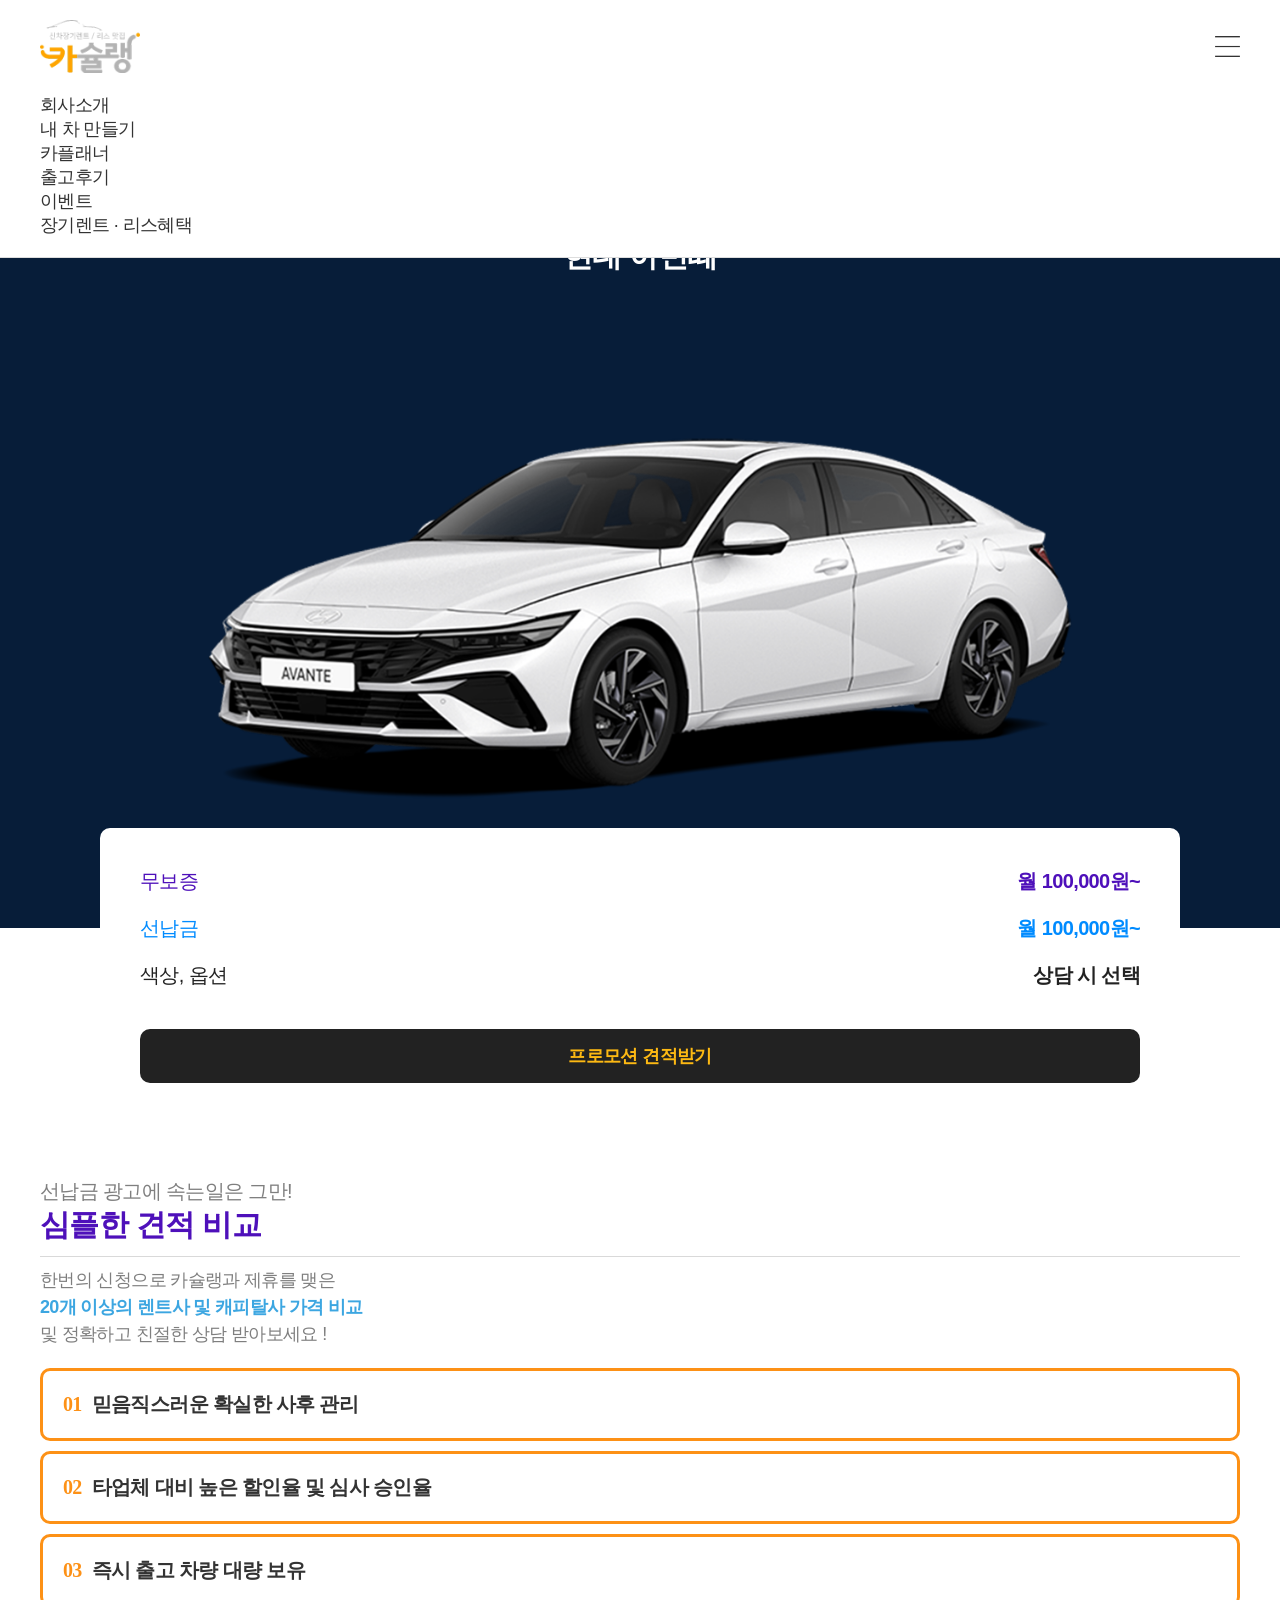
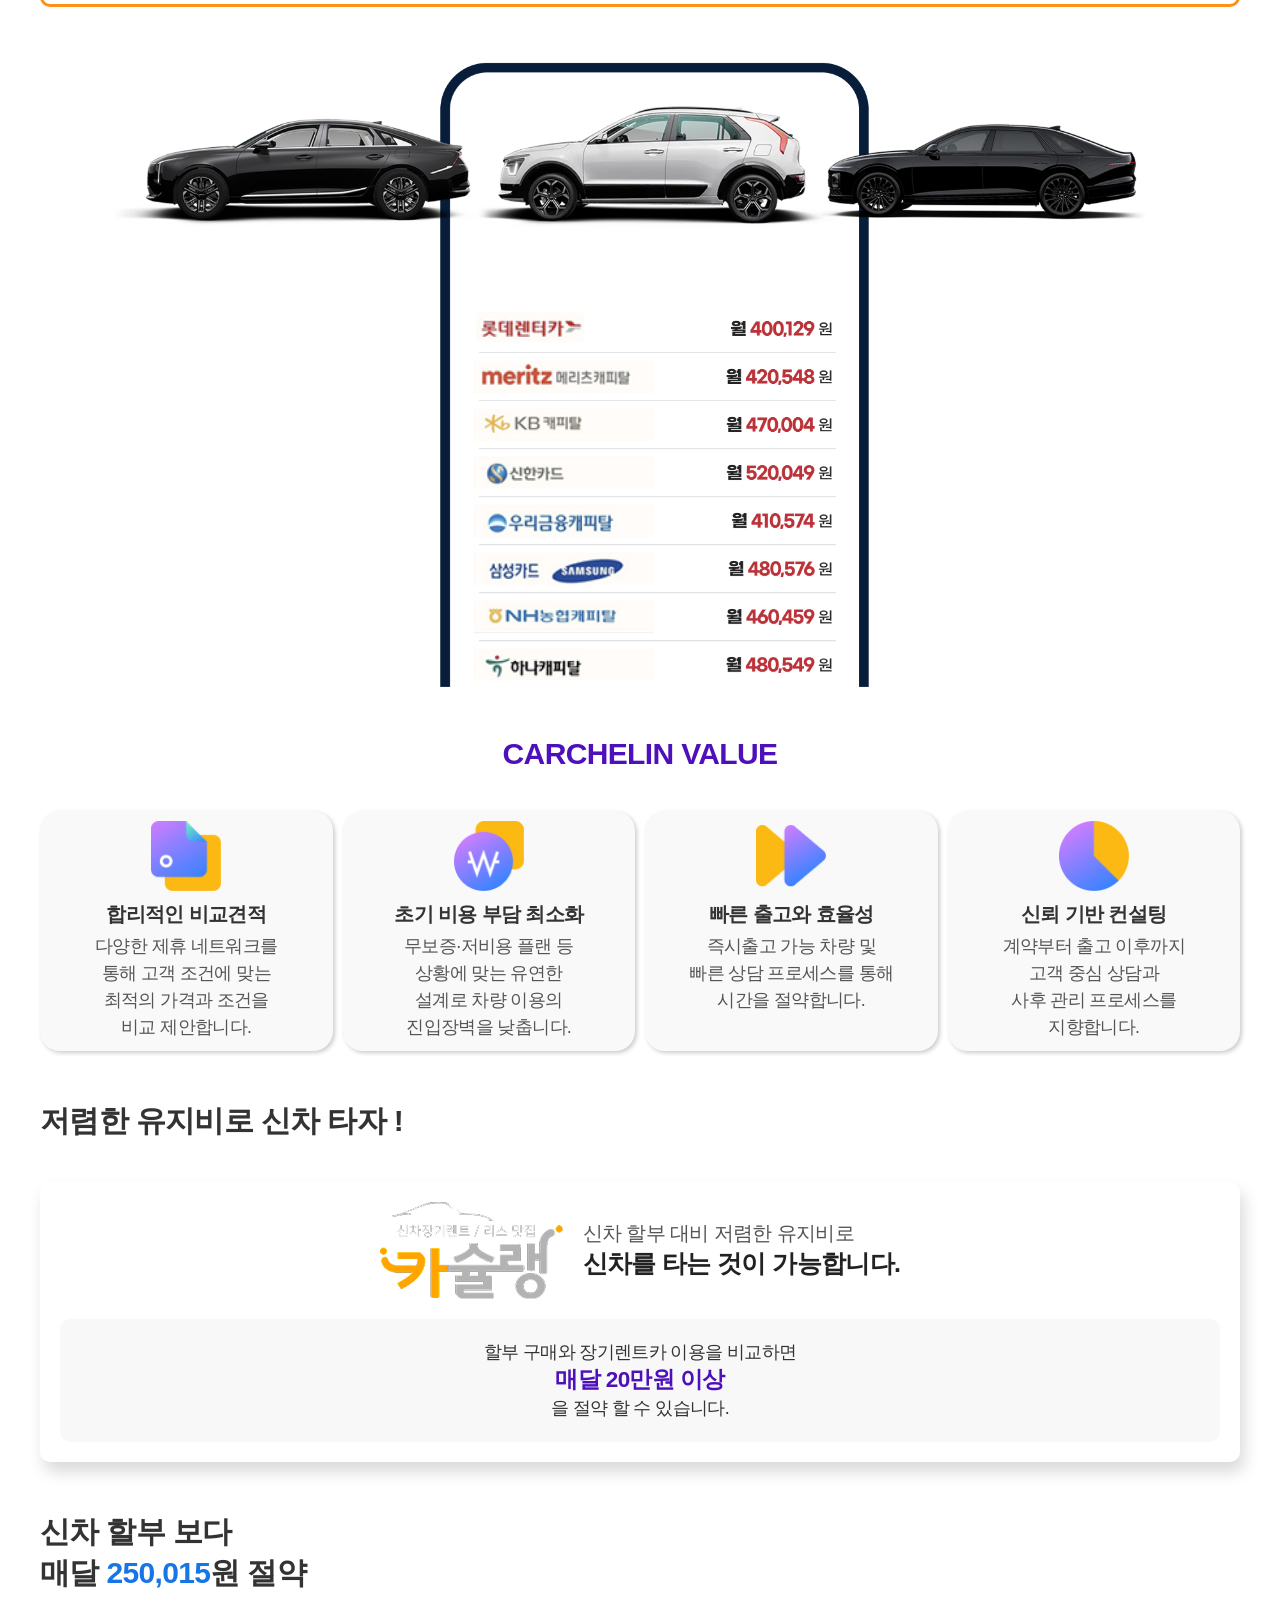
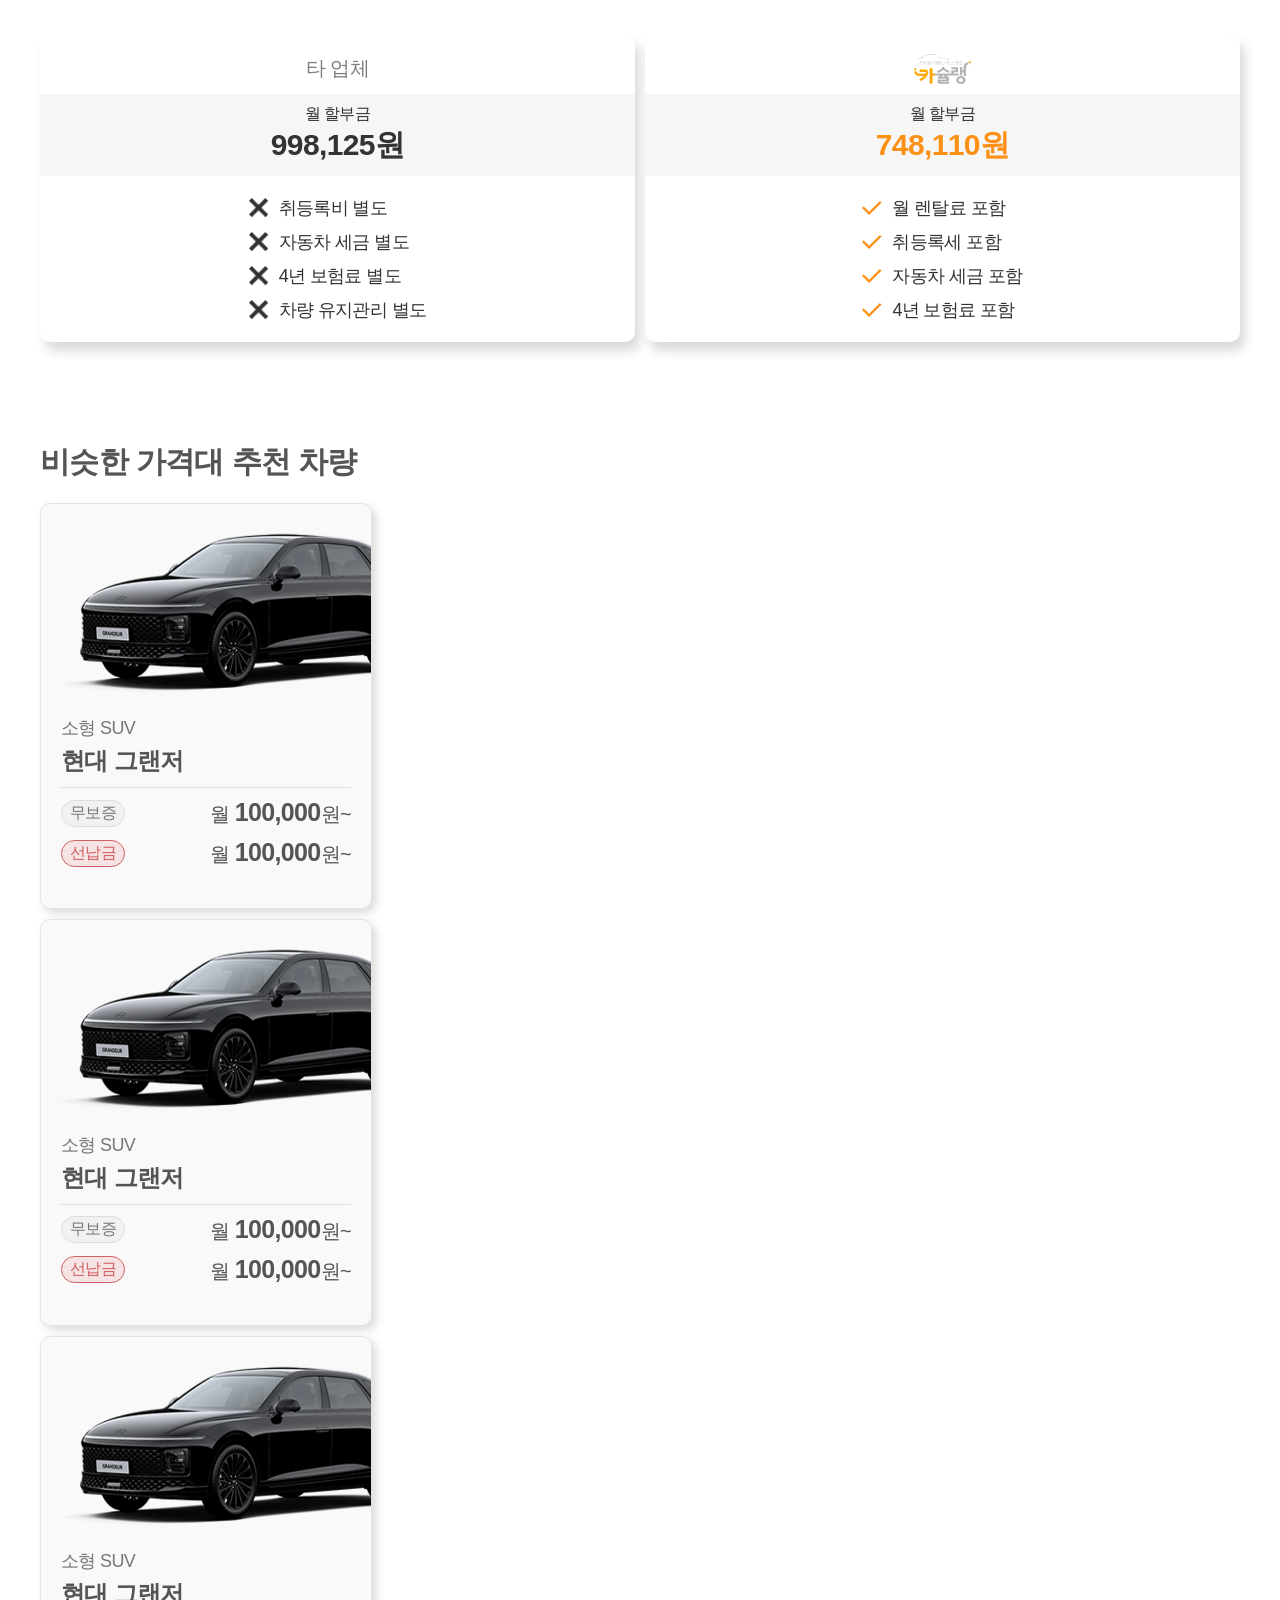
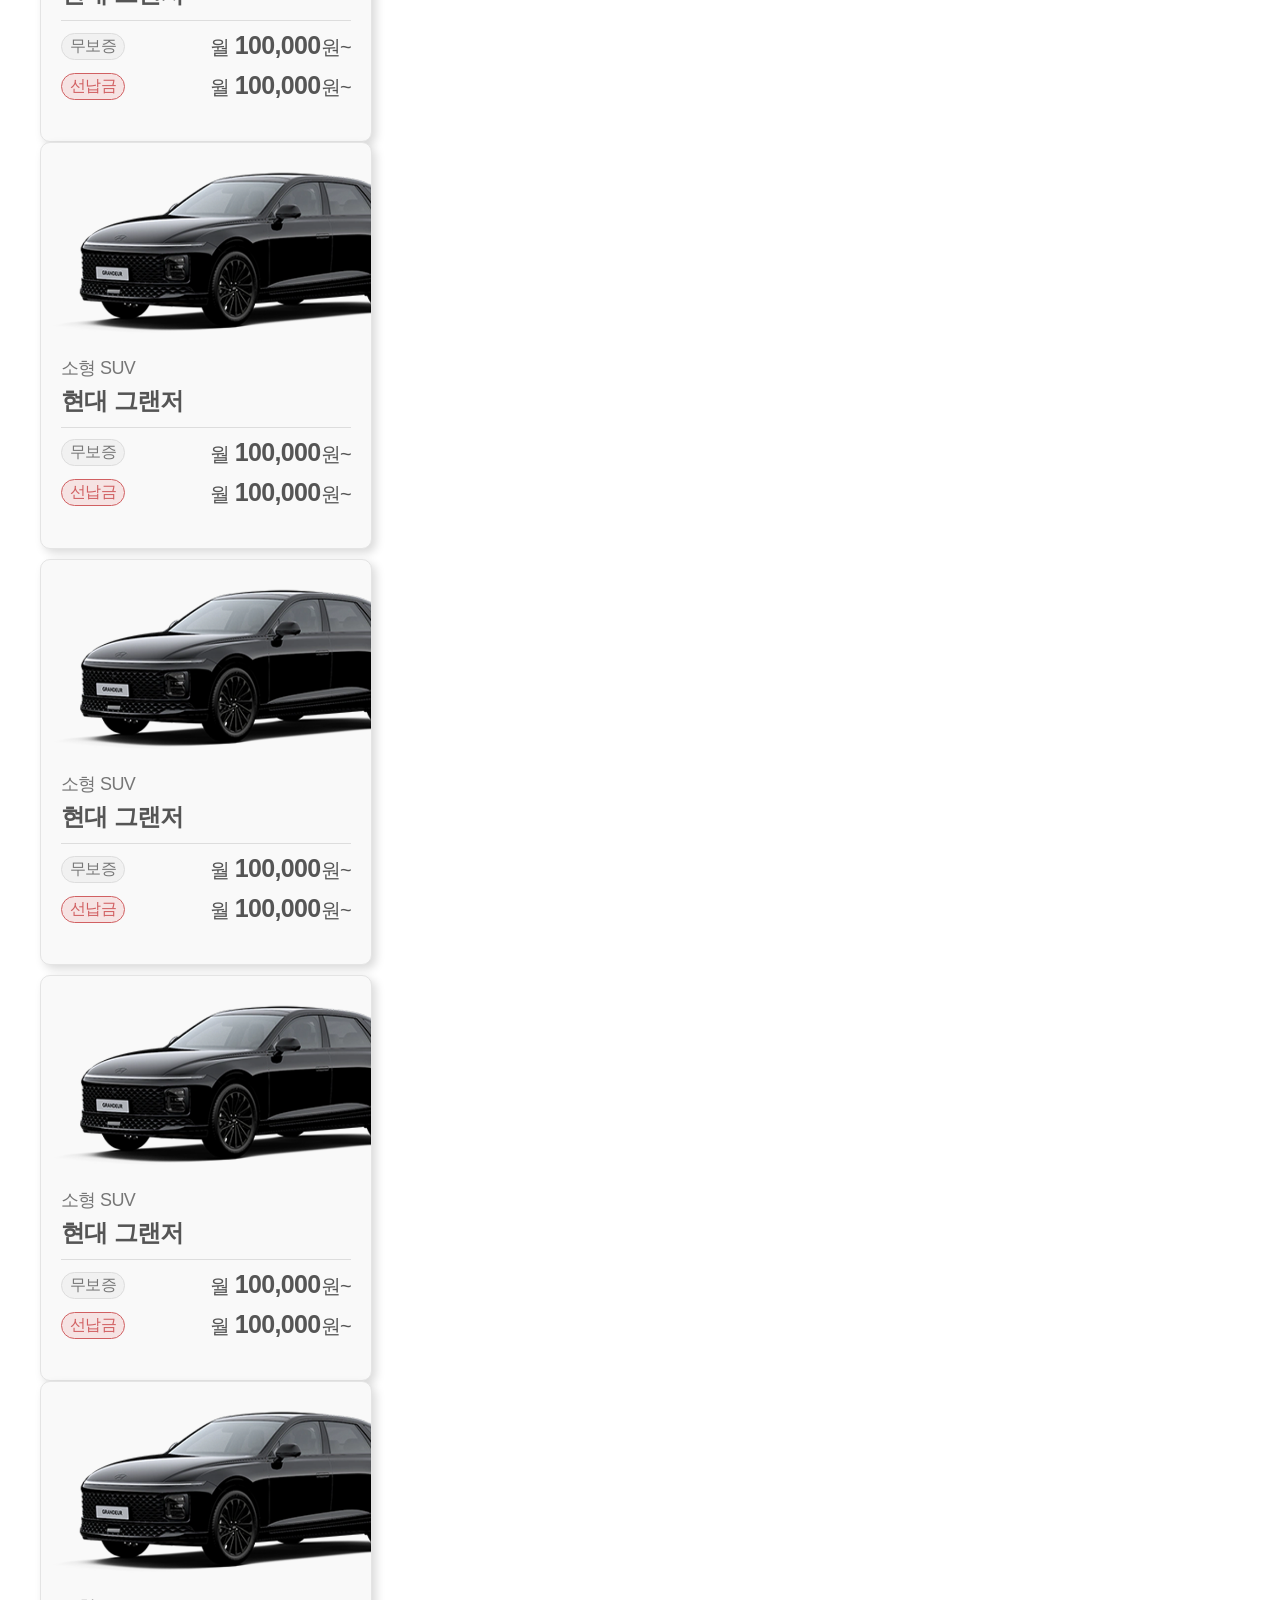
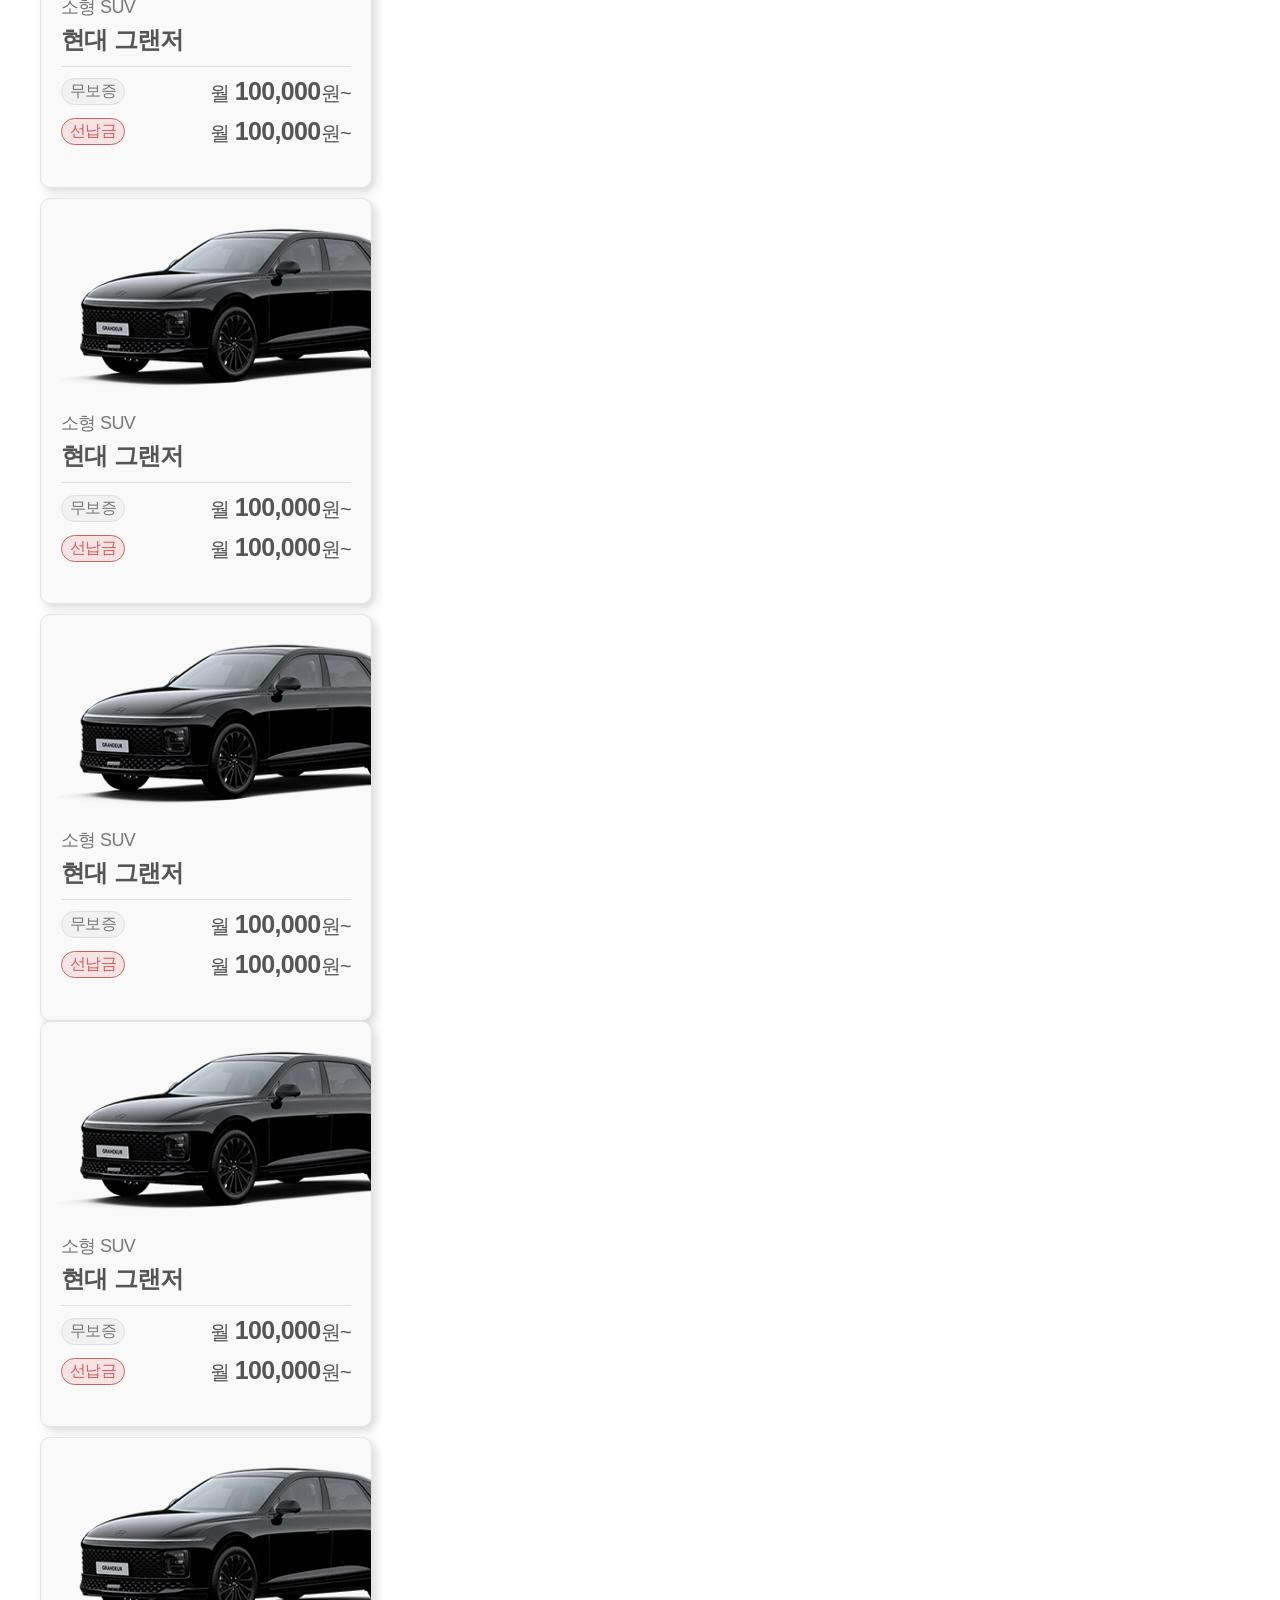
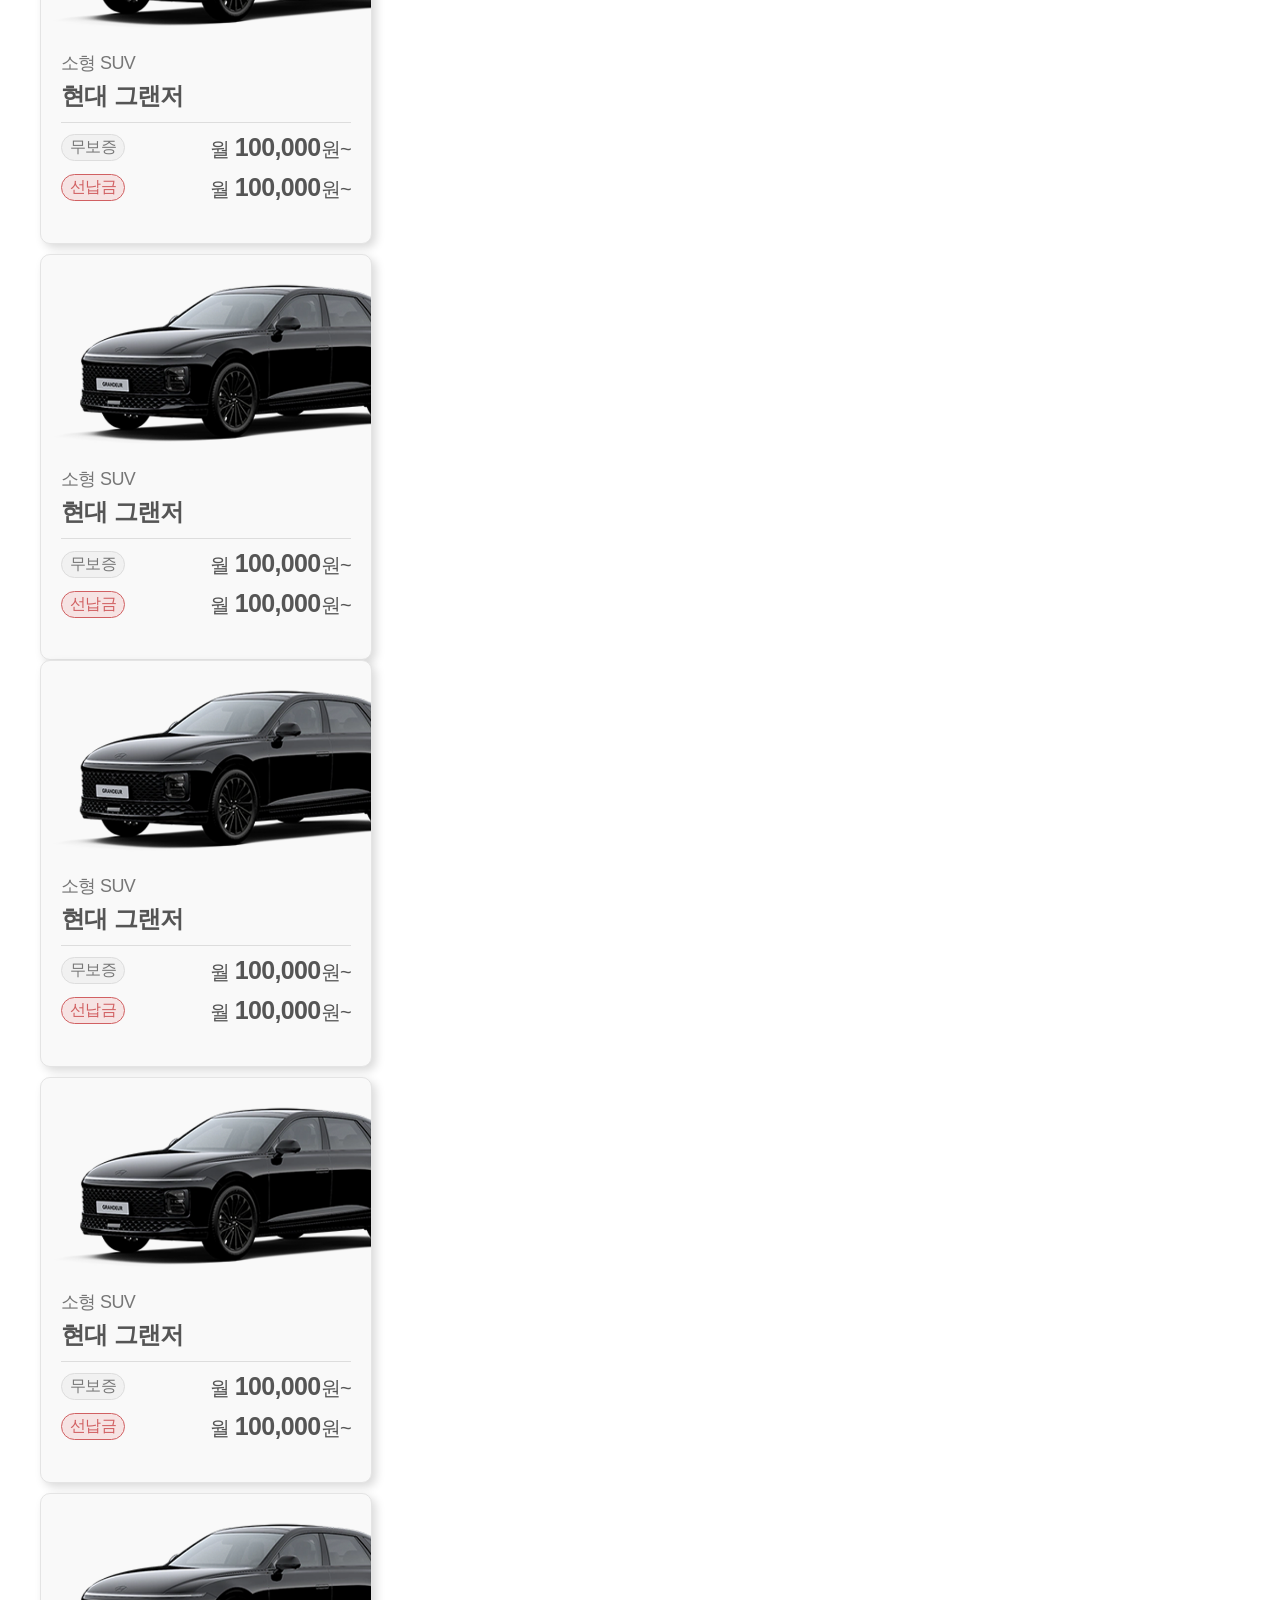
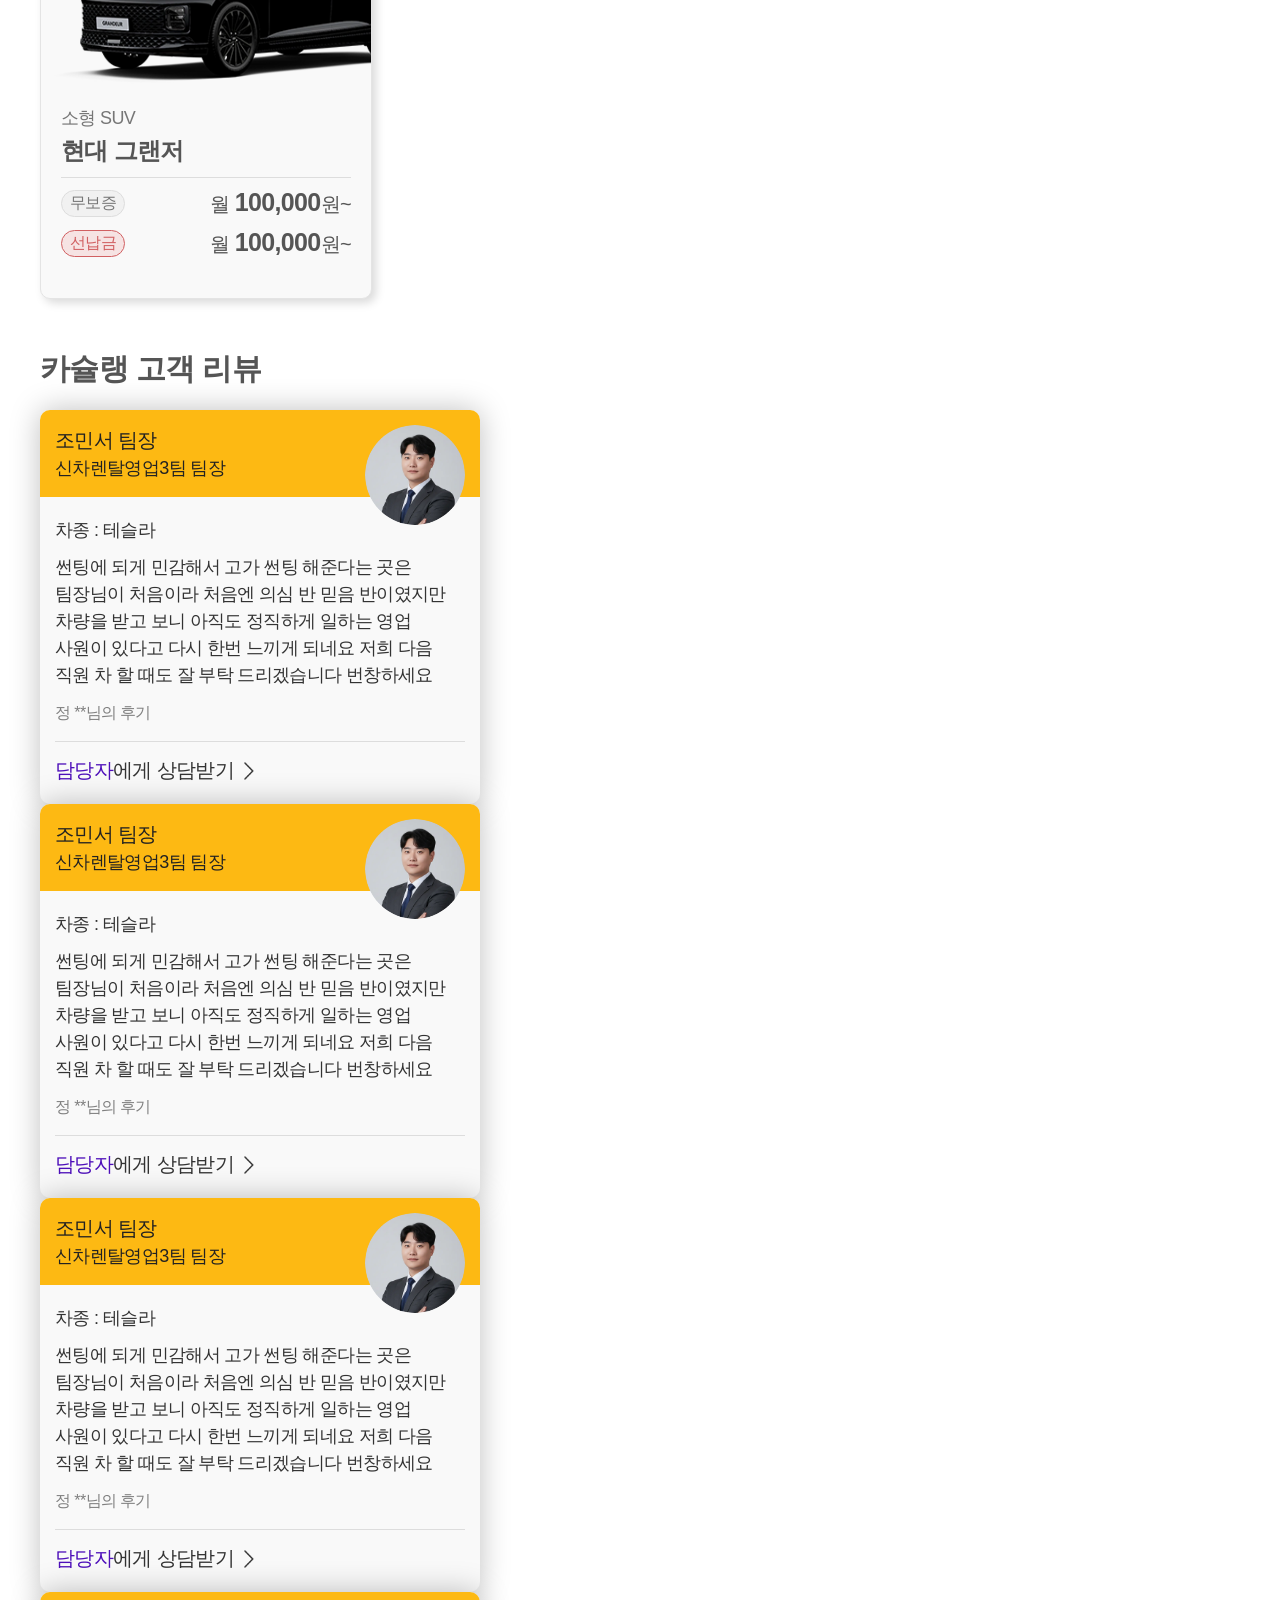
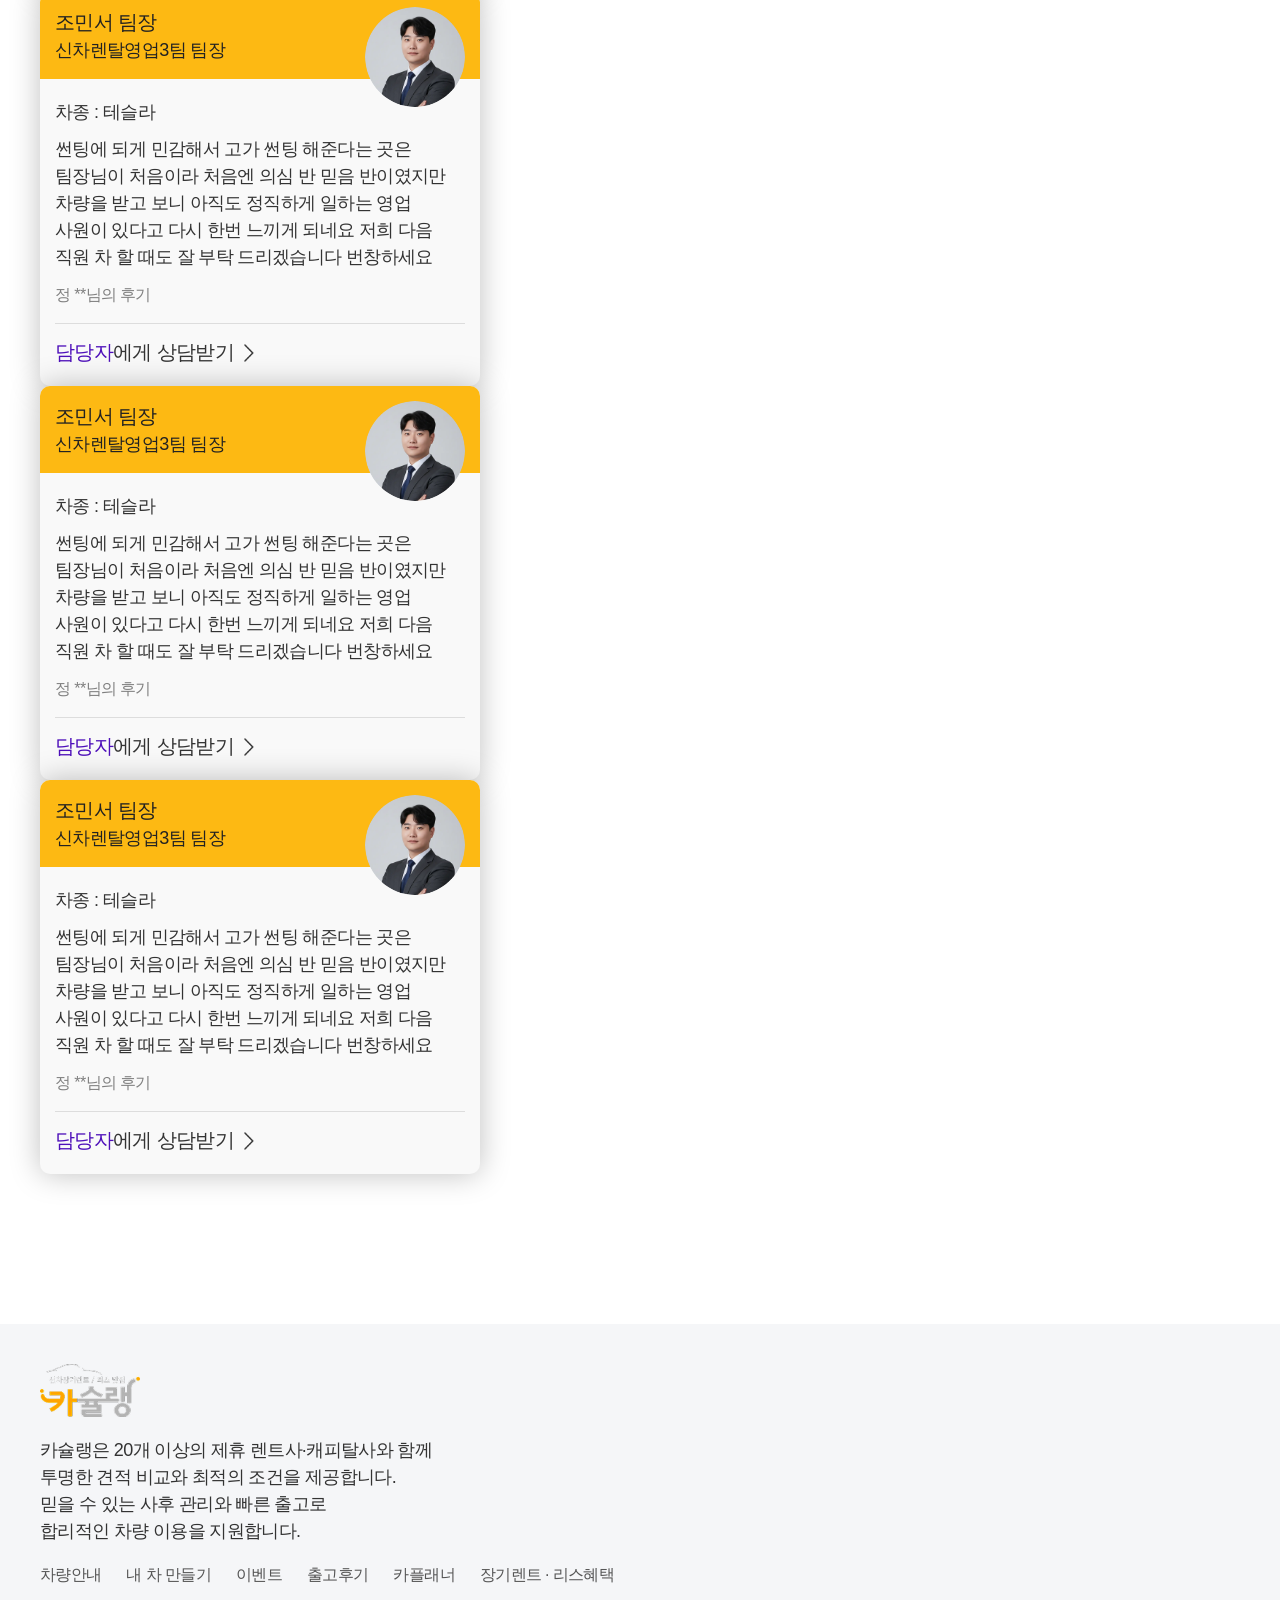
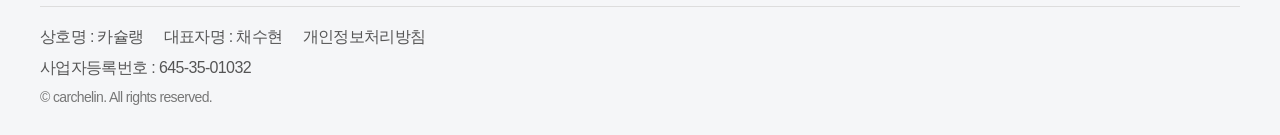
==== commit 41d308da: "퍼블리싱 완료" ====
--- a/car-detail.html
+++ b/car-detail.html
@@ -340,117 +340,328 @@
                         </div>
                     </section>
 
-                    <section class="section5">
-                        <div class="inner">
-                            <h2 class="sub-title">비슷한 가격대 추천 차량</h2>
-                            <div class="swiper mySwiper">
-                                <div class="swiper-wrapper">
-                                    <div class="swiper-slide">
-                                        <a href="./car-detail.html">
-                                            <div class="item">
-                                                <div class="car-img" style="background-image:url('./img/sub/car-detail/car-img.png')"></div>
-                                                <div class="car-name">현대 그랜저</div>
-                                                <div class="category">중형 SUV</div>
-                                                <div class="price-box">
-                                                    <div class="label">무보증</div>
-                                                    <div class="price">월 <b>100,000원~</b></div>
+                    <main class="main">
+                        <section class="carprice-section">
+                            <div class="inner">
+                                <h2 class="main-title">비슷한 가격대 추천 차량</h2>
+                                <ul class="main-tab-content">
+                                    <li class="is-active">
+                                        <div class="slide-div">
+                                            <div class="swiper mySwiper">
+                                                <div class="swiper-wrapper">
+                                                    <div class="swiper-slide">
+                                                        <ul class="item-list">
+                                                            <li>
+                                                                <a href="./car-detail.html">
+                                                                    <div class="item">
+                                                                        <div class="img-div" style="background-image:url('./img/main/carprice-section/car-example-img.png')"></div>
+                                                                        <div class="content-wrap">
+                                                                            <div class="car-content">소형 SUV</div>
+                                                                            <div class="car-name">현대 그랜저</div>
+                                                                            <div class="label-div">
+                                                                                <div class="label">무보증</div>
+                                                                                <div class="price">월 <b>100,000</b>원~</div>
+                                                                            </div>
+                                                                            <div class="label-div">
+                                                                                <div class="label red">선납금</div>
+                                                                                <div class="price">월 <b>100,000</b>원~</div>
+                                                                            </div>
+                                                                        </div>
+                                                                    </div>
+                                                                </a>
+                                                            </li>
+                                                            <li>
+                                                                <a href="./car-detail.html">
+                                                                    <div class="item">
+                                                                        <div class="img-div" style="background-image:url('./img/main/carprice-section/car-example-img.png')"></div>
+                                                                        <div class="content-wrap">
+                                                                            <div class="car-content">소형 SUV</div>
+                                                                            <div class="car-name">현대 그랜저</div>
+                                                                            <div class="label-div">
+                                                                                <div class="label">무보증</div>
+                                                                                <div class="price">월 <b>100,000</b>원~</div>
+                                                                            </div>
+                                                                            <div class="label-div">
+                                                                                <div class="label red">선납금</div>
+                                                                                <div class="price">월 <b>100,000</b>원~</div>
+                                                                            </div>
+                                                                        </div>
+                                                                    </div>
+                                                                </a>
+                                                            </li>
+                                                            <li>
+                                                                <a href="./car-detail.html">
+                                                                    <div class="item">
+                                                                        <div class="img-div" style="background-image:url('./img/main/carprice-section/car-example-img.png')"></div>
+                                                                        <div class="content-wrap">
+                                                                            <div class="car-content">소형 SUV</div>
+                                                                            <div class="car-name">현대 그랜저</div>
+                                                                            <div class="label-div">
+                                                                                <div class="label">무보증</div>
+                                                                                <div class="price">월 <b>100,000</b>원~</div>
+                                                                            </div>
+                                                                            <div class="label-div">
+                                                                                <div class="label red">선납금</div>
+                                                                                <div class="price">월 <b>100,000</b>원~</div>
+                                                                            </div>
+                                                                        </div>
+                                                                    </div>
+                                                                </a>
+                                                            </li>
+                                                        </ul>
+                                                    </div>
+                                                    <div class="swiper-slide">
+                                                        <ul class="item-list">
+                                                            <li>
+                                                                <a href="./car-detail.html">
+                                                                    <div class="item">
+                                                                        <div class="img-div" style="background-image:url('./img/main/carprice-section/car-example-img.png')"></div>
+                                                                        <div class="content-wrap">
+                                                                            <div class="car-content">소형 SUV</div>
+                                                                            <div class="car-name">현대 그랜저</div>
+                                                                            <div class="label-div">
+                                                                                <div class="label">무보증</div>
+                                                                                <div class="price">월 <b>100,000</b>원~</div>
+                                                                            </div>
+                                                                            <div class="label-div">
+                                                                                <div class="label red">선납금</div>
+                                                                                <div class="price">월 <b>100,000</b>원~</div>
+                                                                            </div>
+                                                                        </div>
+                                                                    </div>
+                                                                </a>
+                                                            </li>
+                                                            <li>
+                                                                <a href="./car-detail.html">
+                                                                    <div class="item">
+                                                                        <div class="img-div" style="background-image:url('./img/main/carprice-section/car-example-img.png')"></div>
+                                                                        <div class="content-wrap">
+                                                                            <div class="car-content">소형 SUV</div>
+                                                                            <div class="car-name">현대 그랜저</div>
+                                                                            <div class="label-div">
+                                                                                <div class="label">무보증</div>
+                                                                                <div class="price">월 <b>100,000</b>원~</div>
+                                                                            </div>
+                                                                            <div class="label-div">
+                                                                                <div class="label red">선납금</div>
+                                                                                <div class="price">월 <b>100,000</b>원~</div>
+                                                                            </div>
+                                                                        </div>
+                                                                    </div>
+                                                                </a>
+                                                            </li>
+                                                            <li>
+                                                                <a href="./car-detail.html">
+                                                                    <div class="item">
+                                                                        <div class="img-div" style="background-image:url('./img/main/carprice-section/car-example-img.png')"></div>
+                                                                        <div class="content-wrap">
+                                                                            <div class="car-content">소형 SUV</div>
+                                                                            <div class="car-name">현대 그랜저</div>
+                                                                            <div class="label-div">
+                                                                                <div class="label">무보증</div>
+                                                                                <div class="price">월 <b>100,000</b>원~</div>
+                                                                            </div>
+                                                                            <div class="label-div">
+                                                                                <div class="label red">선납금</div>
+                                                                                <div class="price">월 <b>100,000</b>원~</div>
+                                                                            </div>
+                                                                        </div>
+                                                                    </div>
+                                                                </a>
+                                                            </li>
+                                                        </ul>
+                                                    </div>
+                                                    <div class="swiper-slide">
+                                                        <ul class="item-list">
+                                                            <li>
+                                                                <a href="./car-detail.html">
+                                                                    <div class="item">
+                                                                        <div class="img-div" style="background-image:url('./img/main/carprice-section/car-example-img.png')"></div>
+                                                                        <div class="content-wrap">
+                                                                            <div class="car-content">소형 SUV</div>
+                                                                            <div class="car-name">현대 그랜저</div>
+                                                                            <div class="label-div">
+                                                                                <div class="label">무보증</div>
+                                                                                <div class="price">월 <b>100,000</b>원~</div>
+                                                                            </div>
+                                                                            <div class="label-div">
+                                                                                <div class="label red">선납금</div>
+                                                                                <div class="price">월 <b>100,000</b>원~</div>
+                                                                            </div>
+                                                                        </div>
+                                                                    </div>
+                                                                </a>
+                                                            </li>
+                                                            <li>
+                                                                <a href="./car-detail.html">
+                                                                    <div class="item">
+                                                                        <div class="img-div" style="background-image:url('./img/main/carprice-section/car-example-img.png')"></div>
+                                                                        <div class="content-wrap">
+                                                                            <div class="car-content">소형 SUV</div>
+                                                                            <div class="car-name">현대 그랜저</div>
+                                                                            <div class="label-div">
+                                                                                <div class="label">무보증</div>
+                                                                                <div class="price">월 <b>100,000</b>원~</div>
+                                                                            </div>
+                                                                            <div class="label-div">
+                                                                                <div class="label red">선납금</div>
+                                                                                <div class="price">월 <b>100,000</b>원~</div>
+                                                                            </div>
+                                                                        </div>
+                                                                    </div>
+                                                                </a>
+                                                            </li>
+                                                            <li>
+                                                                <a href="./car-detail.html">
+                                                                    <div class="item">
+                                                                        <div class="img-div" style="background-image:url('./img/main/carprice-section/car-example-img.png')"></div>
+                                                                        <div class="content-wrap">
+                                                                            <div class="car-content">소형 SUV</div>
+                                                                            <div class="car-name">현대 그랜저</div>
+                                                                            <div class="label-div">
+                                                                                <div class="label">무보증</div>
+                                                                                <div class="price">월 <b>100,000</b>원~</div>
+                                                                            </div>
+                                                                            <div class="label-div">
+                                                                                <div class="label red">선납금</div>
+                                                                                <div class="price">월 <b>100,000</b>원~</div>
+                                                                            </div>
+                                                                        </div>
+                                                                    </div>
+                                                                </a>
+                                                            </li>
+                                                        </ul>
+                                                    </div>
+                                                    <div class="swiper-slide">
+                                                        <ul class="item-list">
+                                                            <li>
+                                                                <a href="./car-detail.html">
+                                                                    <div class="item">
+                                                                        <div class="img-div" style="background-image:url('./img/main/carprice-section/car-example-img.png')"></div>
+                                                                        <div class="content-wrap">
+                                                                            <div class="car-content">소형 SUV</div>
+                                                                            <div class="car-name">현대 그랜저</div>
+                                                                            <div class="label-div">
+                                                                                <div class="label">무보증</div>
+                                                                                <div class="price">월 <b>100,000</b>원~</div>
+                                                                            </div>
+                                                                            <div class="label-div">
+                                                                                <div class="label red">선납금</div>
+                                                                                <div class="price">월 <b>100,000</b>원~</div>
+                                                                            </div>
+                                                                        </div>
+                                                                    </div>
+                                                                </a>
+                                                            </li>
+                                                            <li>
+                                                                <a href="./car-detail.html">
+                                                                    <div class="item">
+                                                                        <div class="img-div" style="background-image:url('./img/main/carprice-section/car-example-img.png')"></div>
+                                                                        <div class="content-wrap">
+                                                                            <div class="car-content">소형 SUV</div>
+                                                                            <div class="car-name">현대 그랜저</div>
+                                                                            <div class="label-div">
+                                                                                <div class="label">무보증</div>
+                                                                                <div class="price">월 <b>100,000</b>원~</div>
+                                                                            </div>
+                                                                            <div class="label-div">
+                                                                                <div class="label red">선납금</div>
+                                                                                <div class="price">월 <b>100,000</b>원~</div>
+                                                                            </div>
+                                                                        </div>
+                                                                    </div>
+                                                                </a>
+                                                            </li>
+                                                            <li>
+                                                                <a href="./car-detail.html">
+                                                                    <div class="item">
+                                                                        <div class="img-div" style="background-image:url('./img/main/carprice-section/car-example-img.png')"></div>
+                                                                        <div class="content-wrap">
+                                                                            <div class="car-content">소형 SUV</div>
+                                                                            <div class="car-name">현대 그랜저</div>
+                                                                            <div class="label-div">
+                                                                                <div class="label">무보증</div>
+                                                                                <div class="price">월 <b>100,000</b>원~</div>
+                                                                            </div>
+                                                                            <div class="label-div">
+                                                                                <div class="label red">선납금</div>
+                                                                                <div class="price">월 <b>100,000</b>원~</div>
+                                                                            </div>
+                                                                        </div>
+                                                                    </div>
+                                                                </a>
+                                                            </li>
+                                                        </ul>
+                                                    </div>
+                                                    <div class="swiper-slide">
+                                                        <ul class="item-list">
+                                                            <li>
+                                                                <a href="./car-detail.html">
+                                                                    <div class="item">
+                                                                        <div class="img-div" style="background-image:url('./img/main/carprice-section/car-example-img.png')"></div>
+                                                                        <div class="content-wrap">
+                                                                            <div class="car-content">소형 SUV</div>
+                                                                            <div class="car-name">현대 그랜저</div>
+                                                                            <div class="label-div">
+                                                                                <div class="label">무보증</div>
+                                                                                <div class="price">월 <b>100,000</b>원~</div>
+                                                                            </div>
+                                                                            <div class="label-div">
+                                                                                <div class="label red">선납금</div>
+                                                                                <div class="price">월 <b>100,000</b>원~</div>
+                                                                            </div>
+                                                                        </div>
+                                                                    </div>
+                                                                </a>
+                                                            </li>
+                                                            <li>
+                                                                <a href="./car-detail.html">
+                                                                    <div class="item">
+                                                                        <div class="img-div" style="background-image:url('./img/main/carprice-section/car-example-img.png')"></div>
+                                                                        <div class="content-wrap">
+                                                                            <div class="car-content">소형 SUV</div>
+                                                                            <div class="car-name">현대 그랜저</div>
+                                                                            <div class="label-div">
+                                                                                <div class="label">무보증</div>
+                                                                                <div class="price">월 <b>100,000</b>원~</div>
+                                                                            </div>
+                                                                            <div class="label-div">
+                                                                                <div class="label red">선납금</div>
+                                                                                <div class="price">월 <b>100,000</b>원~</div>
+                                                                            </div>
+                                                                        </div>
+                                                                    </div>
+                                                                </a>
+                                                            </li>
+                                                            <li>
+                                                                <a href="./car-detail.html">
+                                                                    <div class="item">
+                                                                        <div class="img-div" style="background-image:url('./img/main/carprice-section/car-example-img.png')"></div>
+                                                                        <div class="content-wrap">
+                                                                            <div class="car-content">소형 SUV</div>
+                                                                            <div class="car-name">현대 그랜저</div>
+                                                                            <div class="label-div">
+                                                                                <div class="label">무보증</div>
+                                                                                <div class="price">월 <b>100,000</b>원~</div>
+                                                                            </div>
+                                                                            <div class="label-div">
+                                                                                <div class="label red">선납금</div>
+                                                                                <div class="price">월 <b>100,000</b>원~</div>
+                                                                            </div>
+                                                                        </div>
+                                                                    </div>
+                                                                </a>
+                                                            </li>
+                                                        </ul>
+                                                    </div>
                                                 </div>
-                                                <div class="price-box">
-                                                    <div class="label red">선납금</div>
-                                                    <div class="price">월 <b>100,000원~</b></div>
-                                                </div>
-                                            </div>
-                                        </a>
-                                    </div>
-                                    <div class="swiper-slide">
-                                        <a href="./car-detail.html">
-                                            <div class="item">
-                                                <div class="car-img" style="background-image:url('./img/sub/car-detail/car-img.png')"></div>
-                                                <div class="car-name">현대 그랜저</div>
-                                                <div class="category">중형 SUV</div>
-                                                <div class="price-box">
-                                                    <div class="label">무보증</div>
-                                                    <div class="price">월 <b>100,000원~</b></div>
-                                                </div>
-                                                <div class="price-box">
-                                                    <div class="label red">선납금</div>
-                                                    <div class="price">월 <b>100,000원~</b></div>
-                                                </div>
-                                            </div>
-                                        </a>
-                                    </div>
-                                    <div class="swiper-slide">
-                                        <a href="./car-detail.html">
-                                            <div class="item">
-                                                <div class="car-img" style="background-image:url('./img/sub/car-detail/car-img.png')"></div>
-                                                <div class="car-name">현대 그랜저</div>
-                                                <div class="category">중형 SUV</div>
-                                                <div class="price-box">
-                                                    <div class="label">무보증</div>
-                                                    <div class="price">월 <b>100,000원~</b></div>
-                                                </div>
-                                                <div class="price-box">
-                                                    <div class="label red">선납금</div>
-                                                    <div class="price">월 <b>100,000원~</b></div>
-                                                </div>
-                                            </div>
-                                        </a>
-                                    </div>
-                                    <div class="swiper-slide">
-                                        <a href="./car-detail.html">
-                                            <div class="item">
-                                                <div class="car-img" style="background-image:url('./img/sub/car-detail/car-img.png')"></div>
-                                                <div class="car-name">현대 그랜저</div>
-                                                <div class="category">중형 SUV</div>
-                                                <div class="price-box">
-                                                    <div class="label">무보증</div>
-                                                    <div class="price">월 <b>100,000원~</b></div>
-                                                </div>
-                                                <div class="price-box">
-                                                    <div class="label red">선납금</div>
-                                                    <div class="price">월 <b>100,000원~</b></div>
-                                                </div>
-                                            </div>
-                                        </a>
-                                    </div>
-                                    <div class="swiper-slide">
-                                        <a href="./car-detail.html">
-                                            <div class="item">
-                                                <div class="car-img" style="background-image:url('./img/sub/car-detail/car-img.png')"></div>
-                                                <div class="car-name">현대 그랜저</div>
-                                                <div class="category">중형 SUV</div>
-                                                <div class="price-box">
-                                                    <div class="label">무보증</div>
-                                                    <div class="price">월 <b>100,000원~</b></div>
-                                                </div>
-                                                <div class="price-box">
-                                                    <div class="label red">선납금</div>
-                                                    <div class="price">월 <b>100,000원~</b></div>
-                                                </div>
-                                            </div>
-                                        </a>
-                                    </div>
-                                    <div class="swiper-slide">
-                                        <a href="./car-detail.html">
-                                            <div class="item">
-                                                <div class="car-img" style="background-image:url('./img/sub/car-detail/car-img.png')"></div>
-                                                <div class="car-name">현대 그랜저</div>
-                                                <div class="category">중형 SUV</div>
-                                                <div class="price-box">
-                                                    <div class="label">무보증</div>
-                                                    <div class="price">월 <b>100,000원~</b></div>
-                                                </div>
-                                                <div class="price-box">
-                                                    <div class="label red">선납금</div>
-                                                    <div class="price">월 <b>100,000원~</b></div>
-                                                </div>
-                                            </div>
-                                        </a>
-                                    </div>
-                                </div>
-                            </div>
-                        </div>
-                    </section>
+                                            </div>
+                                        </div>
+                                    </li>
+                                </ul>
+                            </div>
+                        </section>
+                    </main>
 
                     <main class="main">
                         <section class="review-section">
--- a/style/style.css
+++ b/style/style.css
@@ -337,8 +337,8 @@
 .main .bestcar-section .tab-content .item-list .item .left-div{ padding: 0 20px; border-right: 1px solid #DDDDDD; background-size: contain; background-repeat: no-repeat; background-position: left bottom; aspect-ratio: 292 / 200; width: 50%;}
 .main .bestcar-section .tab-content .item-list .item .left-div .number{ font-size: 30px; font-weight: 600; color: #1675E7; }
 .main .bestcar-section .tab-content .item-list .item .right-div{ flex-grow: 1; display: flex; flex-direction: column; width:50%; padding: 0 20px; }
-.main .bestcar-section .tab-content .item-list .item .car-name{ color: #434343; font-size: 24px; font-weight: 700; }
-.main .bestcar-section .tab-content .item-list .item .sub-text{ flex-grow: 1; margin-top: 10px; font-size: 18px; color: #777; }
+.main .bestcar-section .tab-content .item-list .item .car-name{ margin-top: 10px; flex-grow: 1; color: #434343; font-size: 24px; font-weight: 700; }
+.main .bestcar-section .tab-content .item-list .item .sub-text{ font-size: 18px; color: #777; }
 .main .bestcar-section .tab-content .item-list .item .price-div{ margin-top: 10px; display: flex; justify-content: space-between; align-items: center; }
 .main .bestcar-section .tab-content .item-list .item .price-div .label{ flex-shrink: 0; background-color: rgba(221, 221, 221, 0.30); padding: 2px 8px; border-radius: 30px; color: #777; border: 1px solid #DDD; }
 .main .bestcar-section .tab-content .item-list .item .price-div .label.red{ background-color: rgba(211, 33, 36, 0.10); border: 1px solid #D16062; color: #D16062; }
@@ -384,8 +384,8 @@
 .main .carprice-section .slide-div .item-list .item{ height: 100%; display: flex; flex-direction: column; padding: 20px 0; max-width: 100%; width: 332px; background-color: #F9F9F9; border-radius: 10px; border: 1px solid #E4E4E4; box-shadow: 4px 4px 10px 0 rgba(0, 0, 0, 0.15) }
 .main .carprice-section .slide-div .item-list .item .img-div{ aspect-ratio: 155 / 81; background-size: cover; background-repeat: no-repeat; background-position: center; }
 .main .carprice-section .slide-div .item-list .item .content-wrap{ padding: 20px; }
-.main .carprice-section .slide-div .item-list .item .car-name{ margin-top: 12px; font-size: 24px; font-weight: 700; }
-.main .carprice-section .slide-div .item-list .item .car-content{ flex-grow: 1; padding-bottom: 10px; border-bottom: 1px solid #DDD; margin-top: 6px; color: #777; font-size: 18px; }
+.main .carprice-section .slide-div .item-list .item .car-name{ padding-bottom: 10px; border-bottom: 1px solid #DDD; flex-grow: 1; margin-top: 5px; font-size: 24px; font-weight: 700; }
+.main .carprice-section .slide-div .item-list .item .car-content{ flex-grow: 1; color: #777; font-size: 18px; }
 .main .carprice-section .slide-div .item-list .item .label-div{ margin-top: 10px; display: flex; align-items: center; justify-content: space-between; gap: 10px; }
 .main .carprice-section .slide-div .item-list .item .label-div .label{ flex-shrink: 0; padding: 2px 8px; border: 1px solid #ddd; background-color: rgba(221, 221, 221, 0.30); border-radius: 30px; color: #777; }
 .main .carprice-section .slide-div .item-list .item .label-div .label.red{ background-color: rgba(211, 33, 36, 0.10); border: 1px solid #D16062; color: #D16062; }
@@ -553,6 +553,36 @@
     .excellence-apply-popup .content-arti .btn-wrap .bottom-btn{ font-size: 16px; }
 }
 
+/* .make-car-result-popup */
+.make-car-result-popup{ transition: opacity .2s, visibility .2s; opacity: 0; visibility: hidden; padding: 20px; flex-direction: column; gap: 10px; position: fixed; z-index: 999; left: 0; top: 0; width: 100%; height: 100%; display: flex; align-items: center; justify-content: center; background: rgba(0, 0, 0, 0.30); }
+.make-car-result-popup.show{ opacity: 1; visibility: visible; }
+.make-car-result-popup .logo{ width: 100px; }
+.make-car-result-popup .content-arti{ position: relative; display: flex; flex-direction:column; align-items: center; width: 100%; max-width: 420px; background-color: #fff; border-radius: 20px; padding: 25px 20px; padding-top: 50px; }
+.make-car-result-popup .content-arti .label-img{ position: absolute; top: -40px; width: 80px; }
+.make-car-result-popup .content-arti .title{ font-weight: 600; font-size: 28px; color: #1675E7; }
+.make-car-result-popup .content-arti .content{ margin-top: 5px; font-size: 18px; }
+.make-car-result-popup .content-arti .form-list{ font-size: 18px; margin-top: 20px; width: 100%; margin-bottom: 20px; }
+.make-car-result-popup .content-arti .form-list > li + li{ margin-top: 10px; } 
+.make-car-result-popup .content-arti .form-list .label{ color: #777;  }
+.make-car-result-popup .content-arti .form-list .ipt-div{ margin-top: 5px; }
+.make-car-result-popup .content-arti .form-list .ipt-div .ipt{ width: 100%; color: #1675E7; background-color: #F2F3F7; border: 1px solid #F2F3F7; border-radius: 10px; }
+.make-car-result-popup .content-arti .form-list .ipt-div .ipt:active,
+.make-car-result-popup .content-arti .form-list .ipt-div .ipt:focus{ color: #1675E7; border-color: #1675E7; }
+.make-car-result-popup .content-arti .form-list .ipt-div .ipt:active:flace-holder,
+.make-car-result-popup .content-arti .form-list .ipt-div .ipt:focus:flace-holder{ color: #1675E7; }
+.make-car-result-popup .content-arti .form-list .ipt-div .ipt:placeholder{ color: #ACB3BA; }
+.make-car-result-popup .content-arti .agreeCheckDiv{ width: 100%; }
+.make-car-result-popup .content-arti .btn-wrap{ margin-top: 20px; width: 100%; display: grid; grid-template-columns: repeat(2,1fr); grid-gap: 10px; }
+.make-car-result-popup .content-arti .btn-wrap .bottom-btn{ background-color: #F2F3F7; border: 1px solid #F2F3F7; border-radius: 5px; color: #7f7f7f; font-size: 18px; padding: 12px 10px; }
+.make-car-result-popup .content-arti .btn-wrap .bottom-btn.apply-btn{ background-color: #1675E7; color: #fff; border-color: #1675E7; }
+
+@media screen and (max-width: 650px) { 
+    .make-car-result-popup .content-arti .title{ font-size: 20px; word-break: keep-all; }
+    .make-car-result-popup .content-arti .content{ font-size: 16px; word-break: keep-all; }
+    .make-car-result-popup .content-arti .form-list{ font-size: 16px; }
+    .make-car-result-popup .content-arti .btn-wrap .bottom-btn{ font-size: 16px; }
+}
+
 /* .floating-apply-section */
 .floating-apply-section{ position: fixed; display: flex; justify-content: center; bottom: 0; height: 0; width: 100%; z-index: 99; }
 .floating-apply-section .content-arti{ position: absolute; width: 720px; max-width: 100%; padding: 16px 28px; background-color: #1675E7; color: #fff; border-radius: 50px 50px 0 0; bottom: 0; }
@@ -997,3 +1027,179 @@
 
 }
 
+/* .sub.make-car */
+.sub.make-car .make-car-section{ padding: 50px 0 100px 0; }
+.sub.make-car .make-car-section .step-list > li{ display: none; }
+.sub.make-car .make-car-section .step-list > li.is-active{ display: block; }
+
+.sub.make-car .make-car-section .pn-btn-wrap{ margin-top: 20px; display: grid; grid-template-columns: repeat(2,1fr); grid-gap: 10px; }
+.sub.make-car .make-car-section .pn-btn-wrap.full{ grid-template-columns: 1fr; }
+.sub.make-car .make-car-section .pn-btn-wrap .pn-btn{ font-size: 18px; border: none; background-color: #F6F6F6; border-radius: 10px; color: #777; font-weight: 600; padding: 15px 10px; }
+.sub.make-car .make-car-section .pn-btn-wrap .pn-btn.next-btn{ background-color: #008BFF; color: #fff; }
+
+@media screen and (max-width: 650px) {
+    .sub.make-car .make-car-section .pn-btn-wrap .pn-btn{ font-size: 16px; }
+}
+
+.sub.make-car .make-car-section .brand-wrap{ position: relative; overflow: hidden; border-radius: 10px; border: 1px solid #ACB3BA;  }
+.sub.make-car .make-car-section .brand-wrap + .brand-wrap{ margin-top:20px; } 
+.sub.make-car .make-car-section .brand-wrap .brand-title{ border-bottom: 1px solid #ACB3BA; background-color: #F2F3F7; text-align: center; font-size: 20px; font-weight: 500; padding: 20px; }
+.sub.make-car .make-car-section .brand-wrap .brand-car-list{ padding: 40px; display: grid; grid-template-columns: repeat(8,1fr); grid-gap: 10px; }
+.sub.make-car .make-car-section .brand-wrap .brand-car-list.car-name-list{ grid-template-columns: repeat(5,1fr); }
+.sub.make-car .make-car-section .brand-wrap .brand-car-list label input[type="radio"]{ display: none; }
+.sub.make-car .make-car-section .brand-wrap .brand-car-list label .item{ cursor: pointer; border-radius: 10px; padding:20px 10px; display: flex; flex-direction: column; align-items: center; justify-content: space-between; text-align: center; } 
+.sub.make-car .make-car-section .brand-wrap .brand-car-list label input[type="radio"]:checked + .item{ background-color: #008BFF; color: #fff; }
+.sub.make-car .make-car-section .brand-wrap .brand-car-list label .item .logo-div{ aspect-ratio: 174/103; width: 80%; background-size: contain; background-repeat: no-repeat; background-position: center; }
+.sub.make-car .make-car-section .brand-wrap .brand-car-list.car-name-list label .item .logo-div{ aspect-ratio: 2/1; width: 100%; }
+/* .sub.make-car .make-car-section .brand-wrap .brand-car-list label input[type="radio"]:checked + .item .logo-div{ filter: brightness(0) invert(1); } */
+.sub.make-car .make-car-section .brand-wrap .brand-car-list label .item .brand-name{ font-size: 18px; margin-top: 5px; }
+.sub.make-car .make-car-section .brand-toggle-wrap .brand-toggle-title{ cursor: pointer; margin-bottom: 20px; display: flex; align-items: center; gap: 10px; font-size: 20px; font-weight: 500; }
+.sub.make-car .make-car-section .brand-toggle-wrap .brand-toggle-title .icon{ transition: transform .3s ease-in-out; width: 20px; }
+.sub.make-car .make-car-section .brand-toggle-wrap.hide .brand-toggle-title .icon{ transform: rotate(180deg); }
+
+@media screen and (max-width: 1250px) {
+    .sub.make-car .make-car-section .brand-wrap .brand-title{ padding: 10px; }
+    .sub.make-car .make-car-section .brand-wrap .brand-car-list{ padding: 15px; grid-template-columns: repeat(6,1fr); }
+    .sub.make-car .make-car-section .brand-wrap .brand-car-list.car-name-list{ grid-template-columns: repeat(4,1fr); }
+}
+@media screen and (max-width: 950px) {
+    .sub.make-car .make-car-section .brand-wrap .brand-car-list{ grid-template-columns: repeat(5,1fr); }
+}
+@media screen and (max-width: 650px) {
+    .sub.make-car .make-car-section .sub-title{ margin-bottom: 20px; }
+    .sub.make-car .make-car-section .brand-wrap .brand-title{ font-size: 17px; } 
+    .sub.make-car .make-car-section .brand-wrap .brand-car-list{ padding: 10px; grid-template-columns: repeat(4,1fr); }
+    .sub.make-car .make-car-section .brand-wrap .brand-car-list.car-name-list{ grid-template-columns: repeat(3,1fr); }
+    .sub.make-car .make-car-section .brand-wrap .brand-car-list label .item{ padding: 15px 10px; }
+    .sub.make-car .make-car-section .brand-wrap .brand-car-list label .item .brand-name{ word-break: keep-all; font-size: 16px; }
+}
+
+.sub.make-car .step3 .text-content-wrap .sub-title{ margin-bottom: 10px; }
+.sub.make-car .step3 .text-content-wrap + .text-content-wrap{ margin-top: 30px; }
+.sub.make-car .step3 .text-content-wrap .choice-content{ font-size: 20px; }
+.sub.make-car .step3 .text-content-wrap .choice-content.margin-top-20{ margin-top: 20px; }
+.sub.make-car .step3 .text-content-wrap .text-label-wrap{ display: flex; flex-wrap: wrap; gap: 10px; }
+.sub.make-car .step3 .text-content-wrap .text-label-wrap label input[type="radio"]{ display: none; }
+.sub.make-car .step3 .text-content-wrap .text-label-wrap label input[type="radio"] + .item{ color: #ACB3BA; font-weight: 500; cursor: pointer; min-width: 100px; border-radius: 5px; padding: 10px 10px; background-color: #F2F3F7; border: 1px solid #F2F3F7; font-size: 18px; }
+.sub.make-car .step3 .text-content-wrap .text-label-wrap label input[type="radio"]:checked + .item{ font-weight: 500; border: 1px solid #008BFF; color: #008BFF; }
+.sub.make-car .step3 .text-content-wrap .text-label-wrap.full { display: grid; grid-template-columns: repeat(1,1fr); gap: 10px; }
+.sub.make-car .step3 .text-content-wrap .text-label-wrap .slide-choice-wrap .model{ display: flex; justify-content: space-between; gap: 10px; }
+.sub.make-car .step3 .text-content-wrap .text-label-wrap .slide-choice-wrap .model .item{ display: flex; align-items: flex-start; gap: 20px; justify-content: space-between; width: 100%; }
+.sub.make-car .step3 .text-content-wrap .text-label-wrap .slide-choice-wrap .model .item .slide-icon{ width: 20px; }
+.sub.make-car .step3 .text-content-wrap .text-label-wrap .slide-choice-wrap .model .item .slide-icon.show{ display: none; }
+.sub.make-car .step3 .text-content-wrap .text-label-wrap .slide-choice-wrap .model input[type="radio"]:checked + .item .slide-icon.show{ display: block; }
+.sub.make-car .step3 .text-content-wrap .text-label-wrap .slide-choice-wrap .model input[type="radio"]:checked + .item .slide-icon.default{ display: none; }
+.sub.make-car .step3 .text-content-wrap .text-label-wrap .slide-choice-wrap .model .item .text-wrap{ flex-grow: 1; display: flex; gap: 10px; align-items: flex-start; justify-content: space-between; }
+.sub.make-car .step3 .text-content-wrap .text-label-wrap .slide-choice-wrap .model .item .text-wrap .price{ flex-shrink: 0; }
+.sub.make-car .step3 .text-content-wrap .text-label-wrap .slide-choice-wrap .model + .sub-list{ display: none; background-color: #F2F3F7; border-radius: 10px; margin-top:10px }
+.sub.make-car .step3 .text-content-wrap .text-label-wrap .slide-choice-wrap .model + .sub-list > li + li{ margin-top: 10px; }
+.sub.make-car .step3 .text-content-wrap .text-label-wrap .slide-choice-wrap .model + .sub-list > li label .item{ gap: 10px; padding-left: 40px; background-image: url('../img/sub/make-car/radio-icon.png'); background-repeat: no-repeat; background-position: left 10px top 10px; background-size: 20px; display: flex; align-items: flex-start; justify-content: space-between; }
+.sub.make-car .step3 .text-content-wrap .text-label-wrap .slide-choice-wrap .model + .sub-list > li label .item .price{ flex-shrink: 0; }
+.sub.make-car .step3 .text-content-wrap .text-label-wrap .slide-choice-wrap .model + .sub-list > li label input[type="radio"]:checked + .item{ background-image: url('../img/sub/make-car/radio-active-icon.png'); }
+
+@media screen and (max-width: 650px) {
+    .sub.make-car .step3 .text-content-wrap .choice-content{ font-size: 16px; }
+    .sub.make-car .step3 .text-content-wrap .text-label-wrap label input[type="radio"] + .item{ font-size: 16px; }
+}
+
+.sub.make-car .step3 .text-content-wrap .carname-content{ margin-top: 20px; font-size: 18px; display: flex; flex-wrap: wrap; gap: 10px; }
+.sub.make-car .step3 .text-content-wrap .carname-content b{ font-weight: 700; margin-right: 20px; }
+.sub.make-car .step3 .text-content-wrap .carname-content .color-name{ color: #777; }
+.sub.make-car .step3 .text-content-wrap .color-check-div{ margin-top: 20px; display: flex; flex-wrap: wrap; gap: 10px; }
+.sub.make-car .step3 .text-content-wrap .color-check-div label input[type="radio"]{ display: none; }
+.sub.make-car .step3 .text-content-wrap .color-check-div label input[type="radio"] + .color-chart{ border: 1px solid #DDD; cursor: pointer; width: 80px; aspect-ratio: 1/1; border-radius: 50%; }
+.sub.make-car .step3 .text-content-wrap .color-check-div label input[type="radio"]:checked + .color-chart{ border: 2px solid #008BFF; }
+
+@media screen and (max-width: 650px) {
+    .sub.make-car .step3 .text-content-wrap .carname-content{ font-size: 16px; }
+    .sub.make-car .step3 .text-content-wrap .color-check-div label input[type="radio"] + .color-chart{ width: 50px; }
+}
+
+.sub.make-car .step3 .text-content-wrap .text-label-wrap label.option-label input[type="radio"] + .item{ display: flex; align-items: flex-start; justify-content: space-between; gap: 20px; }
+.sub.make-car .step3 .text-content-wrap .text-label-wrap label.option-label input[type="radio"] + .item .price{ flex-shrink: 0; }
+
+
+.sub.make-car .step3 .text-content-wrap .text-label-wrap.grid-2{ display: grid; grid-template-columns: repeat(2,1fr); gap: 10px; }
+.sub.make-car .step3 .text-content-wrap .text-label-wrap.grid-3{ margin-top: 10px; display: grid; grid-template-columns: repeat(3,1fr); gap: 10px; }
+
+.sub.make-car .result-title{ margin-bottom: 10px; }
+.sub.make-car .result-content{ font-size: 20px; }
+.sub.make-car .result-img{ aspect-ratio: 383/173; background-size: cover; background-repeat: no-repeat; background-position: center; display: block; margin: 20px auto; max-width: 80%;  }
+.sub.make-car .gray-box{ background-color: #F2F3F7; height: 10px; }
+.sub.make-car .result-content-box{ padding: 20px 0; }
+.sub.make-car .result-content-box .title-wrap{ margin-bottom: 20px; display: flex; align-items: center; gap: 10px; justify-content: space-between; }
+.sub.make-car .result-content-box .title-wrap .sub-title{ margin-bottom: 0; }
+.sub.make-car .result-content-box .title-wrap .price{ flex-shrink: 0; font-size: 20px; font-weight: 600; }
+.sub.make-car .result-content-box .content-list > li{ display: flex; align-items: flex-start; gap: 10px; font-size: 18px; }
+.sub.make-car .result-content-box .content-list > li + li{ margin-top: 10px; }
+.sub.make-car .result-content-box .content-list > li .label{ color: #555; width: 100px; flex-shrink: 0; }
+.sub.make-car .result-content-box .content-list > li .content{ line-height: 1.5em; flex-grow: 1; } 
+.sub.make-car .result-content-box .content-list > li .price-box{ width: 100%; flex-shrink: 0; display: flex; gap: 10px; justify-content: space-between; }
+.sub.make-car .result-content-box .content-list > li .price-box .price{ flex-shrink: 0; }
+
+.sub.make-car .result-content-box .result-color-text{ margin-bottom: 40px; display: flex; align-items: center; gap: 10px; justify-content: space-between; margin-top: 10px; font-size: 18px; }
+.sub.make-car .result-content-box .result-color-text .color-wrap{ display: flex; align-items: center; gap: 10px; }
+.sub.make-car .result-content-box .result-color-text .color-div{ width: 30px; height: 30px; border-radius: 50%; flex-shrink: 0; }
+.sub.make-car .result-content-box .result-color-text .price{ flex-shrink: 0; }
+
+
+@media screen and (max-width: 650px) {
+    .sub.make-car .result-content-box .content-list{ font-size: 16px; }
+}
+
+
+/* .sub.car-rental */
+.sub.car-rental .vs-arti{ padding: 50px 0 50px 0; }
+.sub.car-rental .vs-arti .vs-img{ display: block; margin: 20px auto 0 auto; max-width: 80%; }
+.sub.car-rental .vs-arti .half-box{ display: flex; border: 5px solid #1675E7; border-radius: 20px;  }
+.sub.car-rental .vs-arti .half-box .box{ line-height: 1.5em; font-size: 18px; text-align: center; width: 50%; padding: 30px; }
+.sub.car-rental .vs-arti .half-box .box .title{ font-size: 24px; font-weight: 600; }
+.sub.car-rental .vs-arti .half-box .box p{ margin-top: 20px; }
+.sub.car-rental .vs-arti .half-box .box.right-box{ background-color: rgba(22, 117, 231, .1); }
+
+@media screen and (max-width: 650px) {
+    .sub.car-rental .vs-arti .half-box .box{ padding: 20px 10px; font-size: 15px; }
+    .sub.car-rental .vs-arti .half-box .box .title{ font-size: 18px; }
+}
+
+/* .sub.car-rental .down-arti */
+.sub.car-rental .down-arti{ padding: 50px 0 50px 0; }
+.sub.car-rental .sub-title{ margin-bottom: 20px; }
+.sub.car-rental .small-title{ font-size: 20px; margin-bottom: 5px; }
+.sub.car-rental .down-arti .item-list{ display: grid; grid-template-columns: repeat(3,1fr); grid-gap: 20px; }
+.sub.car-rental .down-arti .item-list .item{ border-radius: 10px; overflow: hidden; }
+.sub.car-rental .down-arti .item-list .item .title{ font-size: 20px; font-weight: 600; padding: 10px 15px; background-color: #1675E7; color: #fff; }
+.sub.car-rental .down-arti .item-list .item .content{ word-break: keep-all; padding: 20px; color: #222; padding: 20px; background-color: #F9F9F9; line-height: 1.5em; }
+
+@media screen and (max-width: 1250px) {
+    .sub.car-rental .down-arti .item-list{ grid-template-columns: repeat(2,1fr); }
+}
+@media screen and (max-width: 950px) {
+    .sub.car-rental .down-arti .item-list{ grid-template-columns: repeat(1,1fr); }
+    .sub.car-rental .down-arti .item-list .item .title{ font-size: 18px; }
+    .sub.car-rental .down-arti .item-list .item .content{ font-size: 16px; }
+}
+@media screen and (max-width: 650px) {
+    .sub.car-rental .small-title{ font-size: 16px; }
+    .sub.car-rental .down-arti .item-list .item .content{ padding: 15px; }
+}
+
+/* .sub.car-rental .step-arti */
+.sub.car-rental .step-arti{ padding: 50px 0 50px 0; }
+.sub.car-rental .step-arti .sub-title{ margin-bottom: 20px; }
+.sub.car-rental .step-arti .step-list{ position: relative; }
+.sub.car-rental .step-arti .step-list::before{ content: ''; position: absolute; top: 0; left: 36px; width: 10px; height: calc(100% - 50px); background-color: rgba(89, 156, 237, 1); }
+.sub.car-rental .step-arti .step-list > li + li{ margin-top: 40px; }
+.sub.car-rental .step-arti .step-list > li{ display: flex; gap: 20px; align-items: flex-start; }
+.sub.car-rental .step-arti .step-list .icon{ flex-shrink: 0; position: relative; z-index: 2; aspect-ratio: 1/1; width: 80px; background-size: cover; background-repeat: no-repeat; background-position: center; }
+.sub.car-rental .step-arti .step-list .title{ margin-top: 5px; font-weight: 600; font-size: 20px; }
+.sub.car-rental .step-arti .step-list .content{ color: #555; margin-top: 10px; line-height: 1.5em; font-size: 18px; }
+
+@media screen and (max-width: 650px) {
+    .sub.car-rental .step-arti .step-list::before{ width: 4px; left: 18px; }
+    .sub.car-rental .step-arti .step-list .icon{ width: 40px; height: 40px; }
+    .sub.car-rental .step-arti .step-list .title{ margin-top: 0; font-size: 18px; }
+    .sub.car-rental .step-arti .step-list .content{ font-size: 16px; }
+}
+
+
